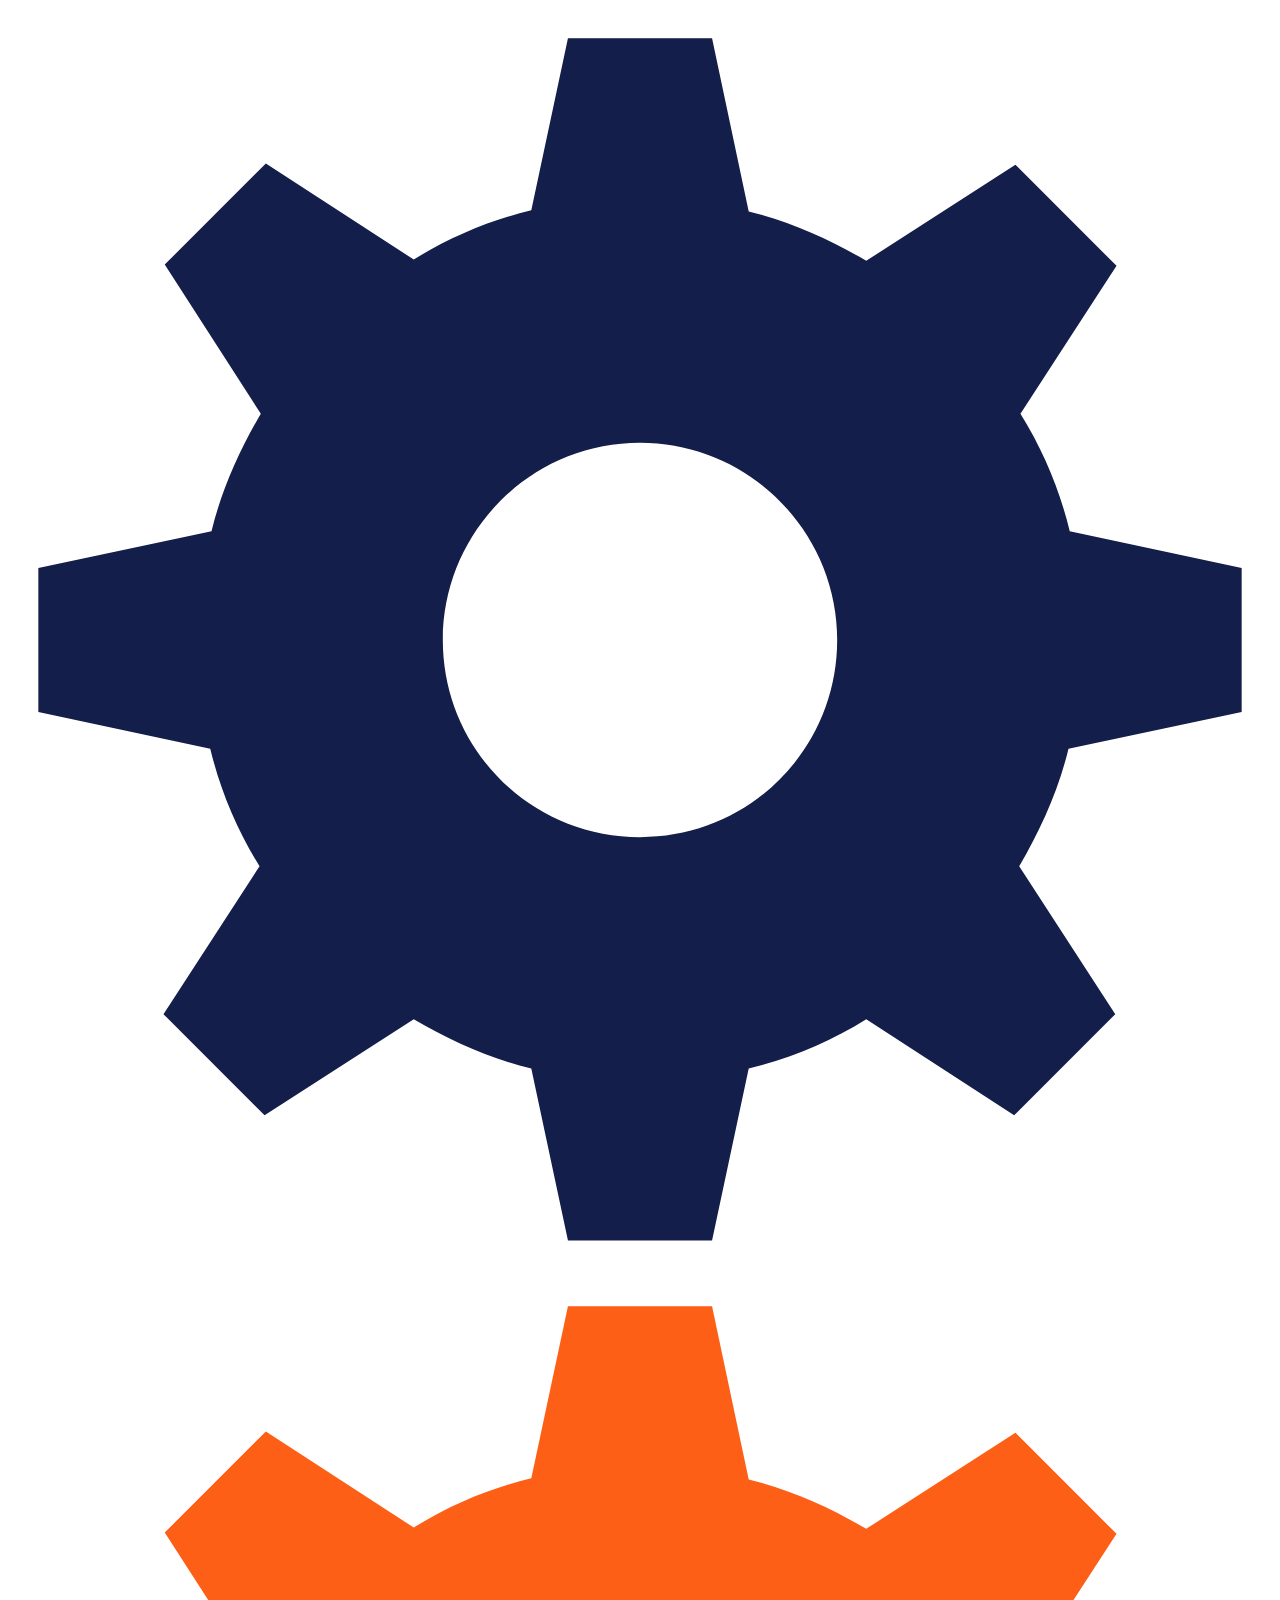
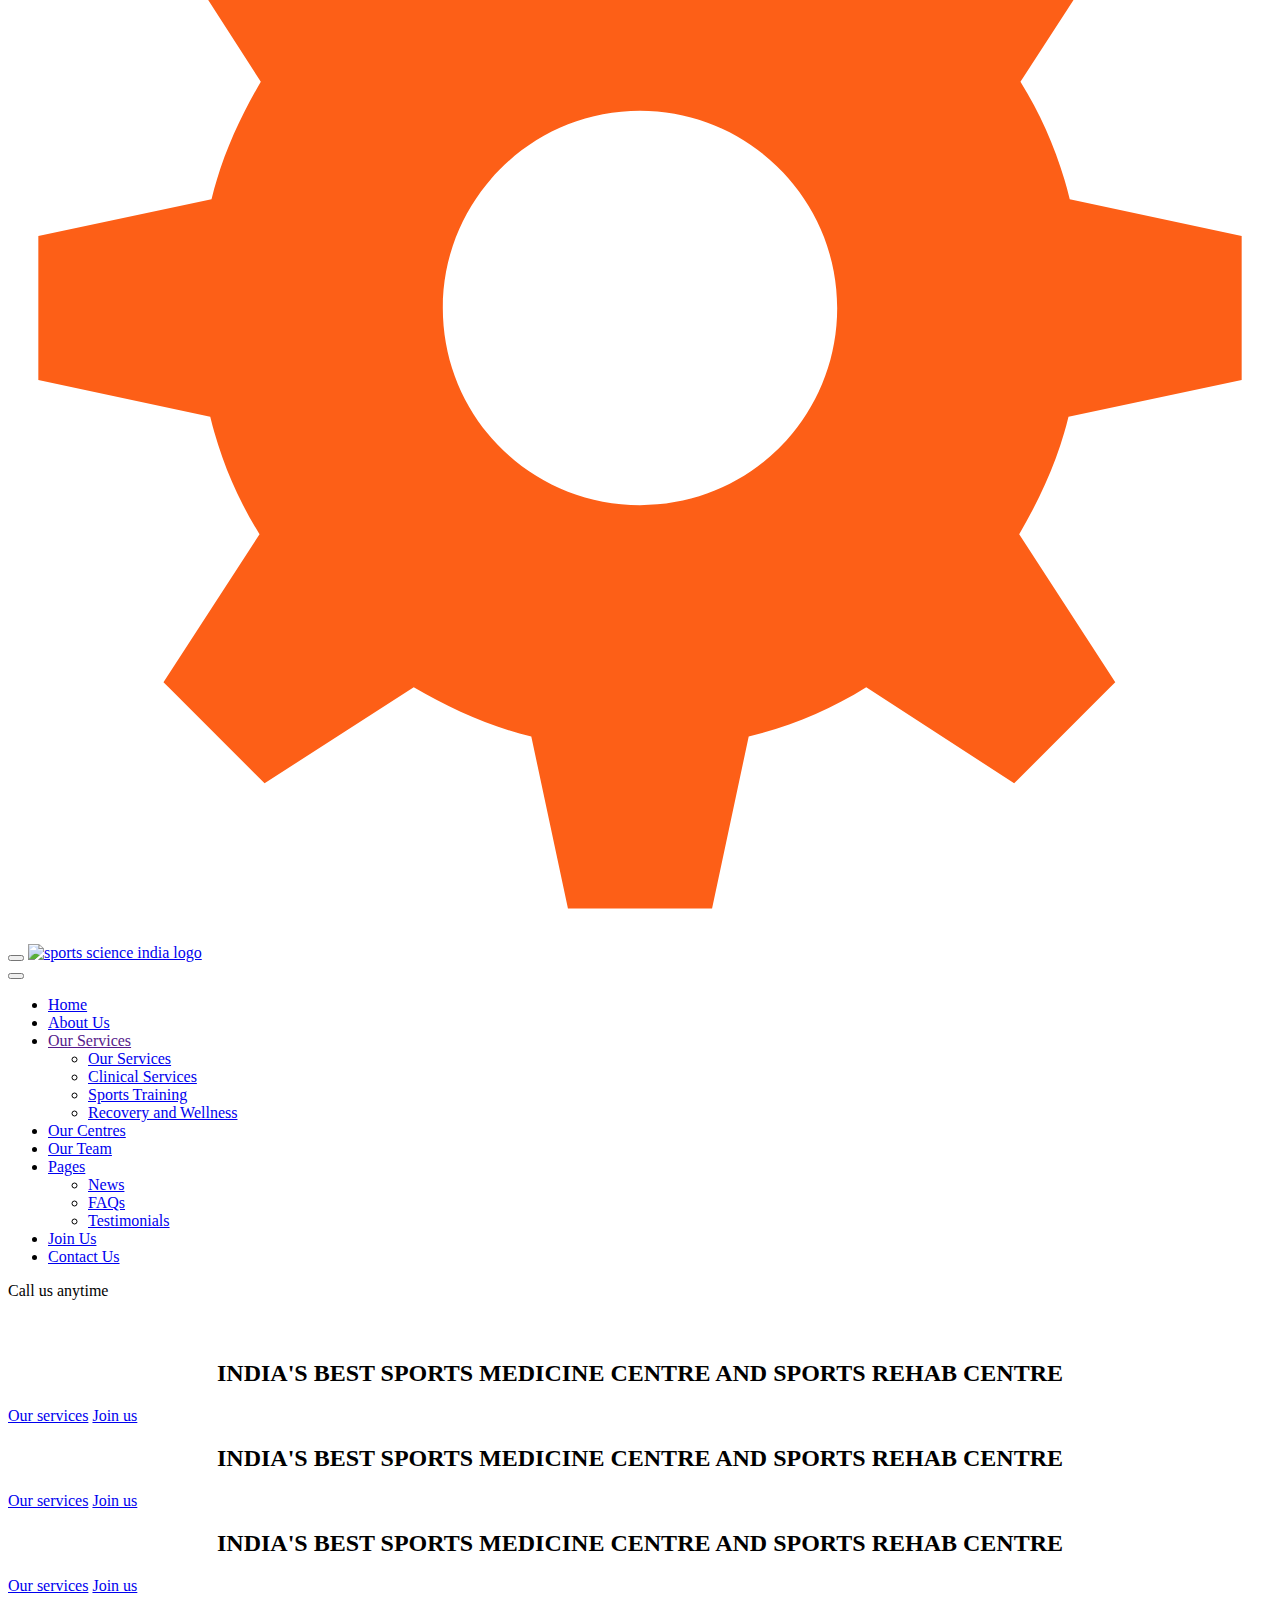
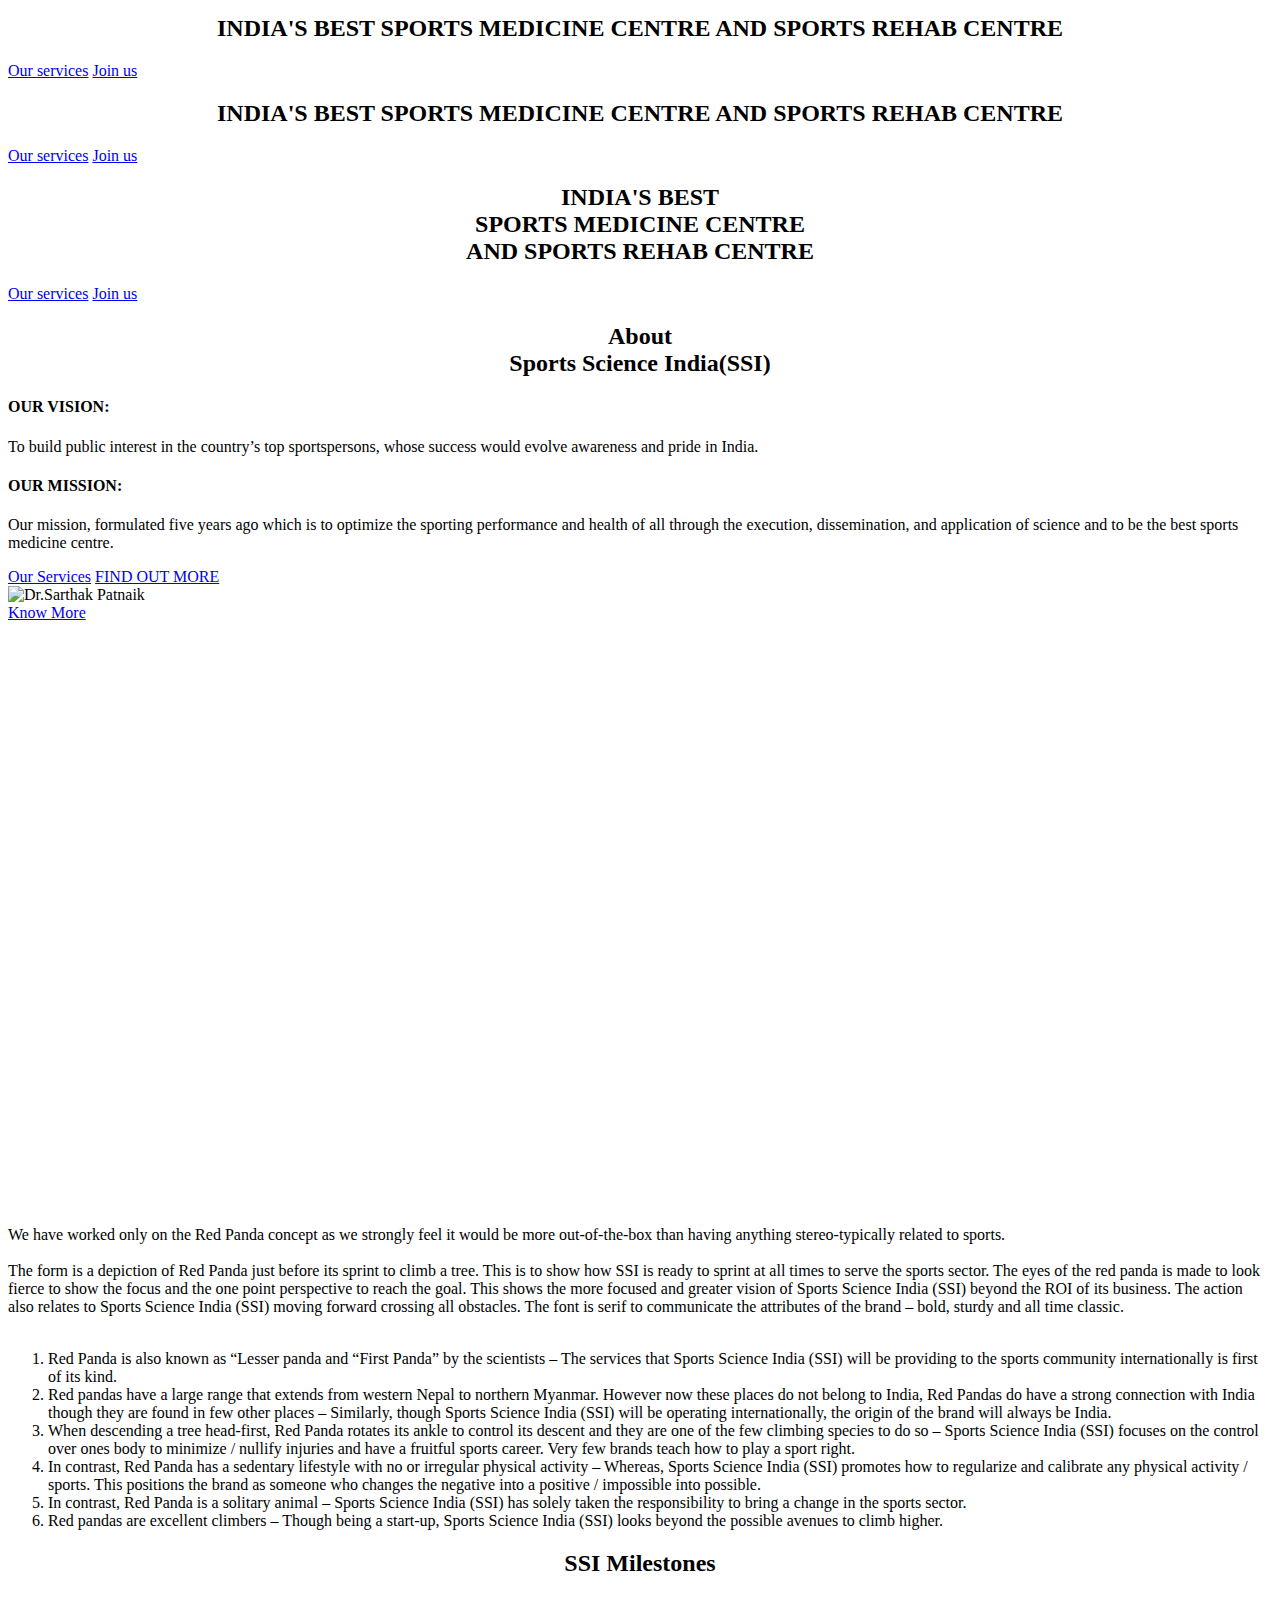
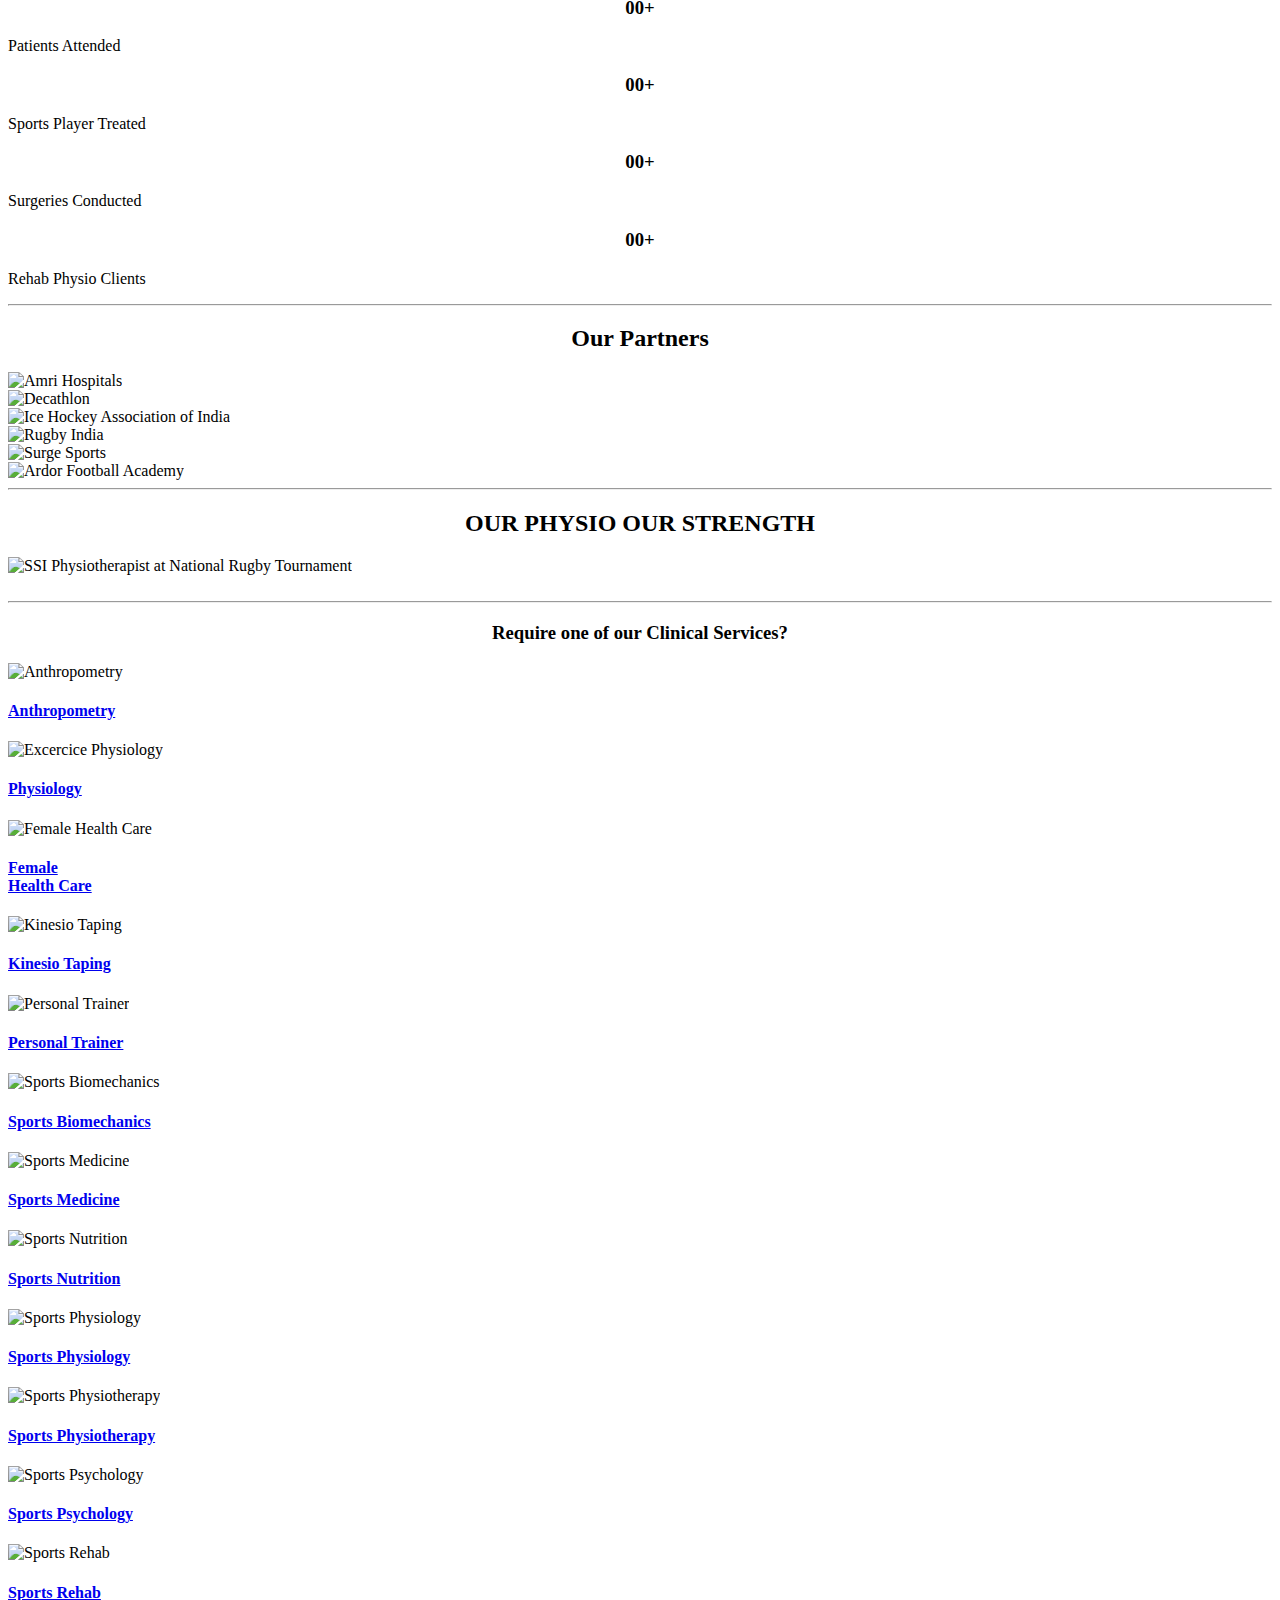
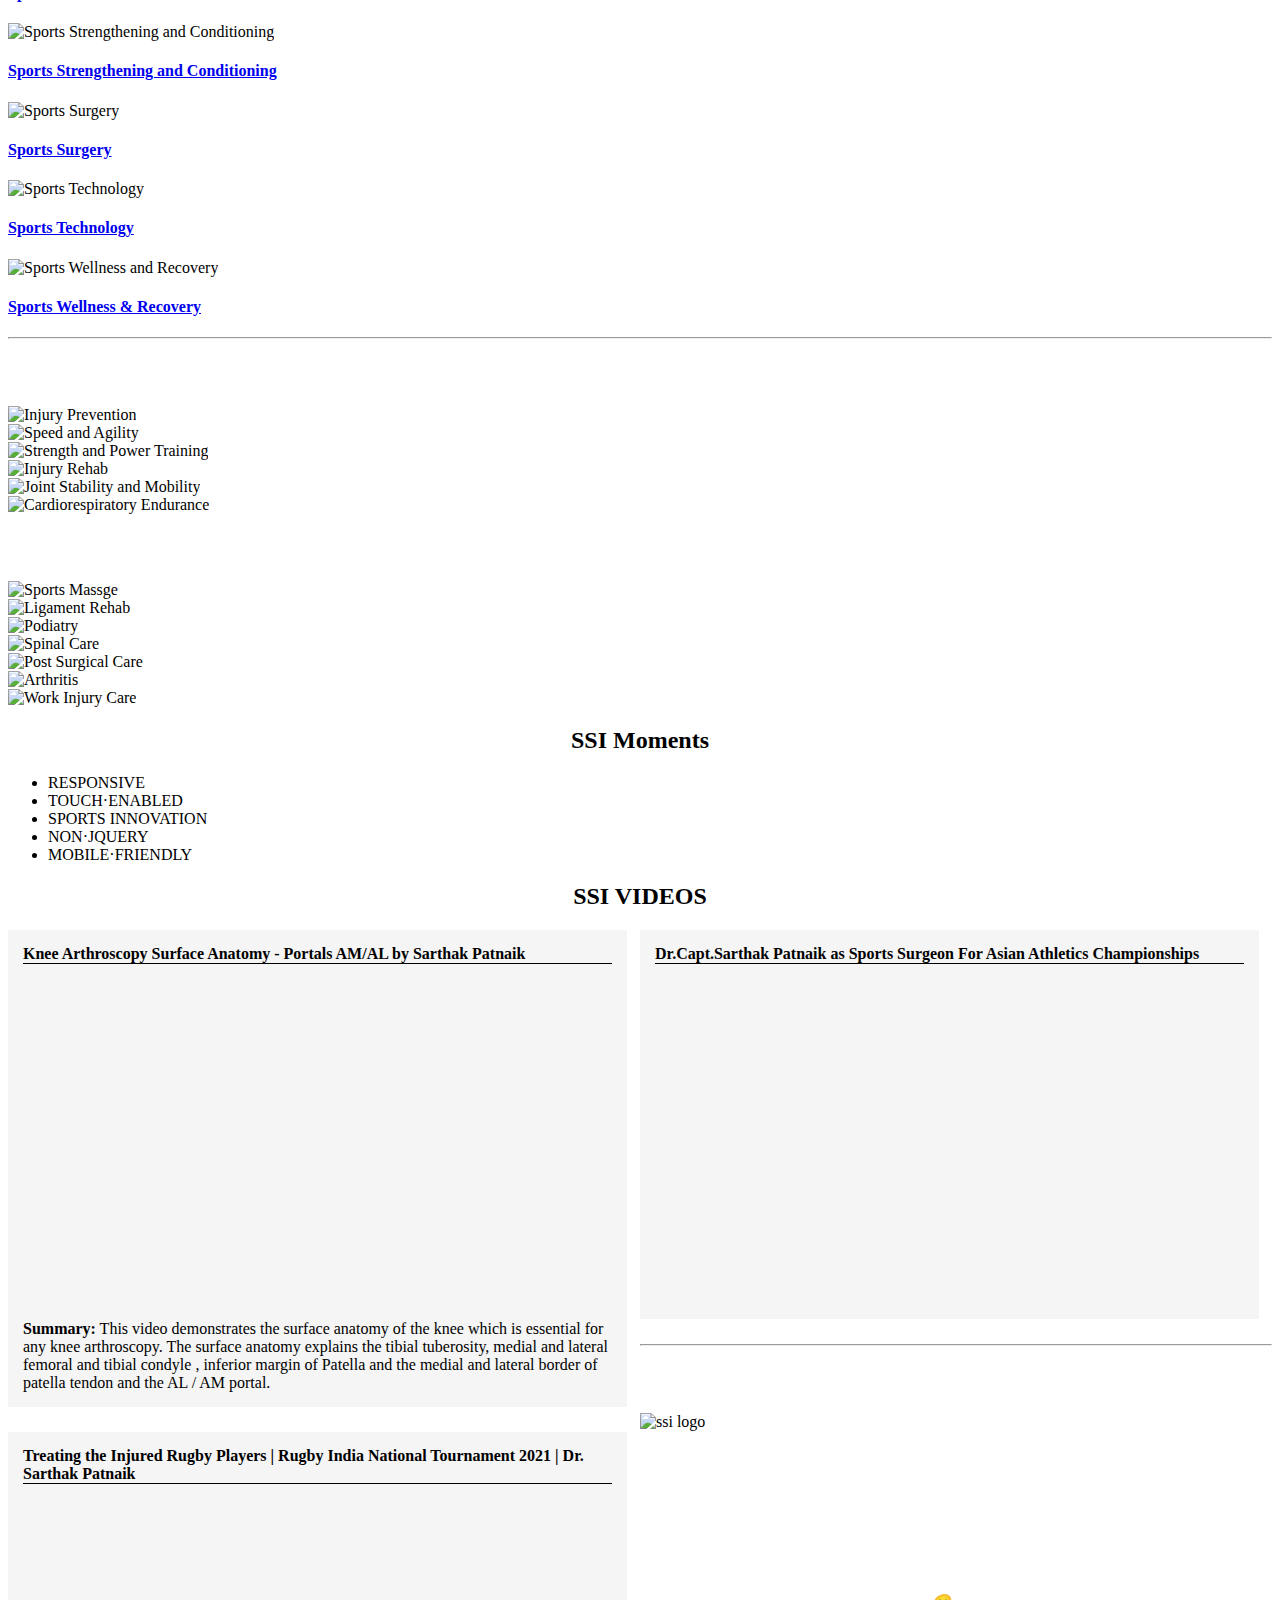
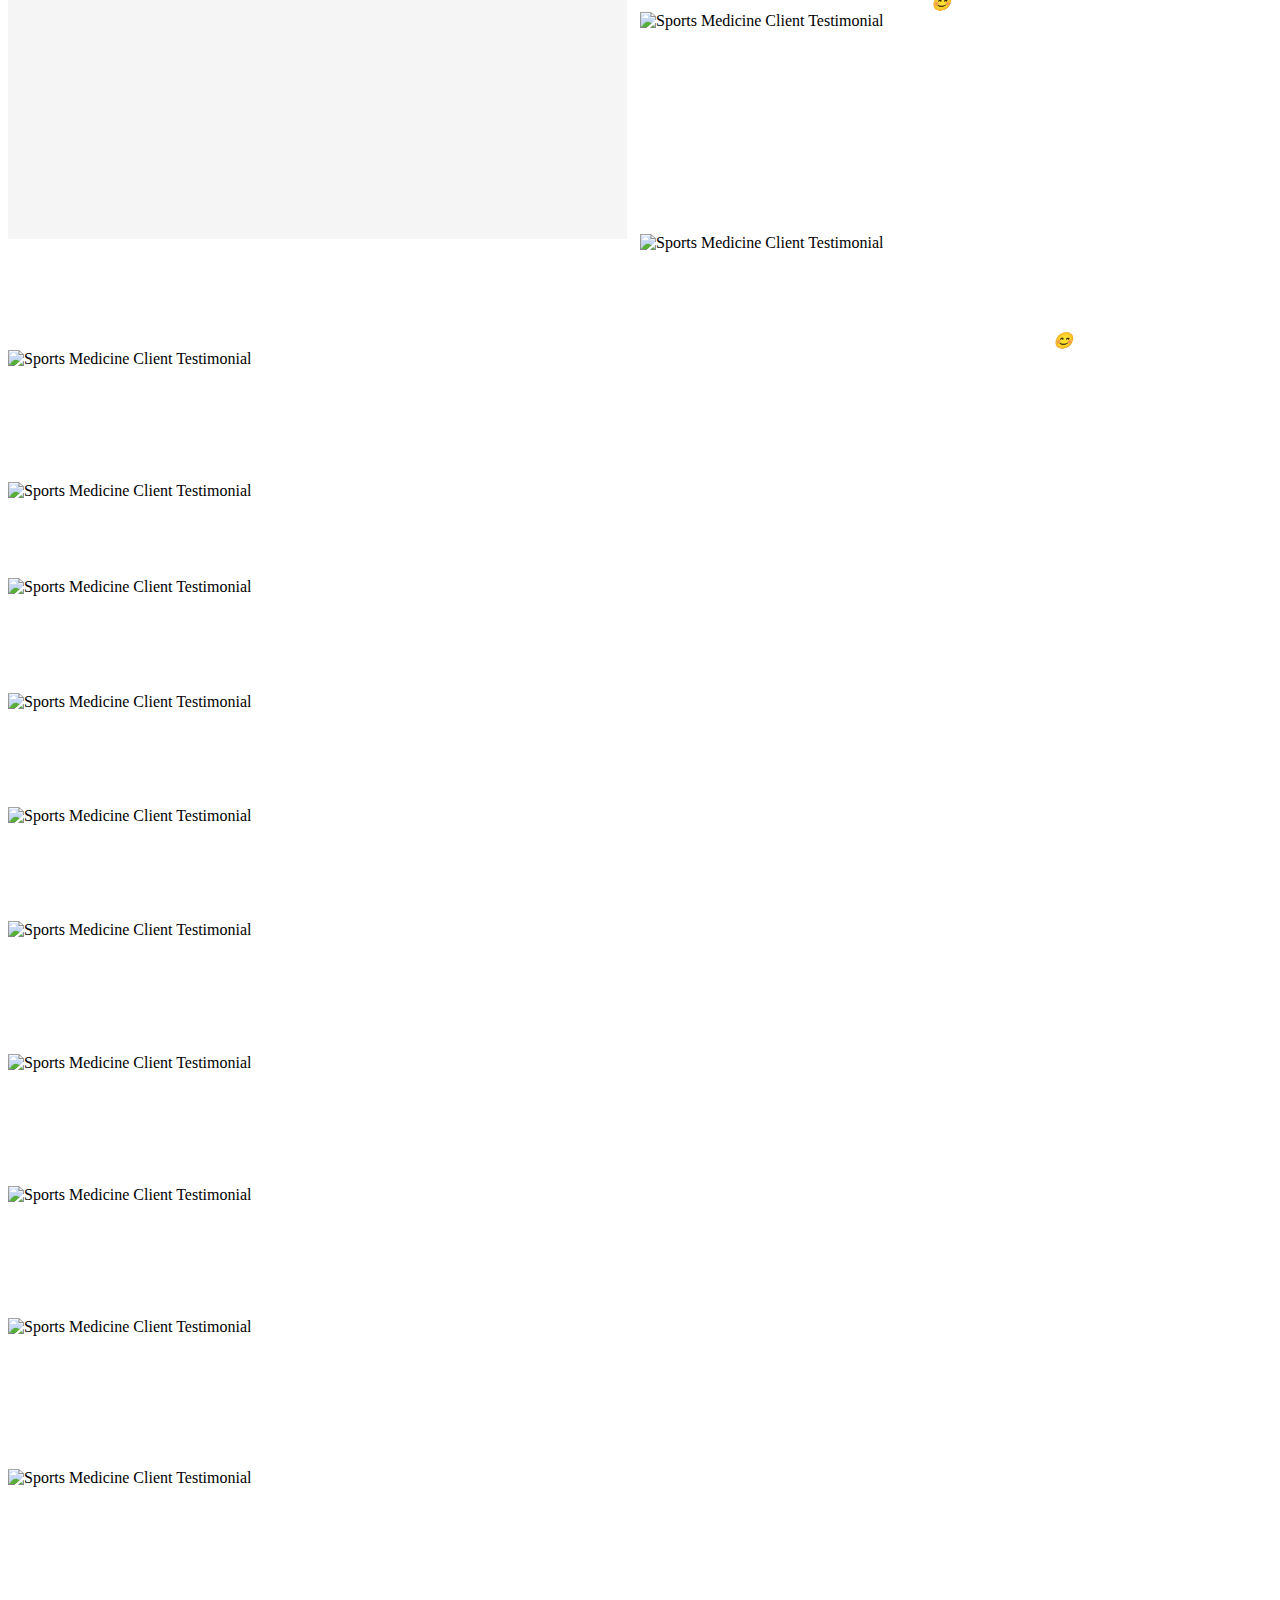
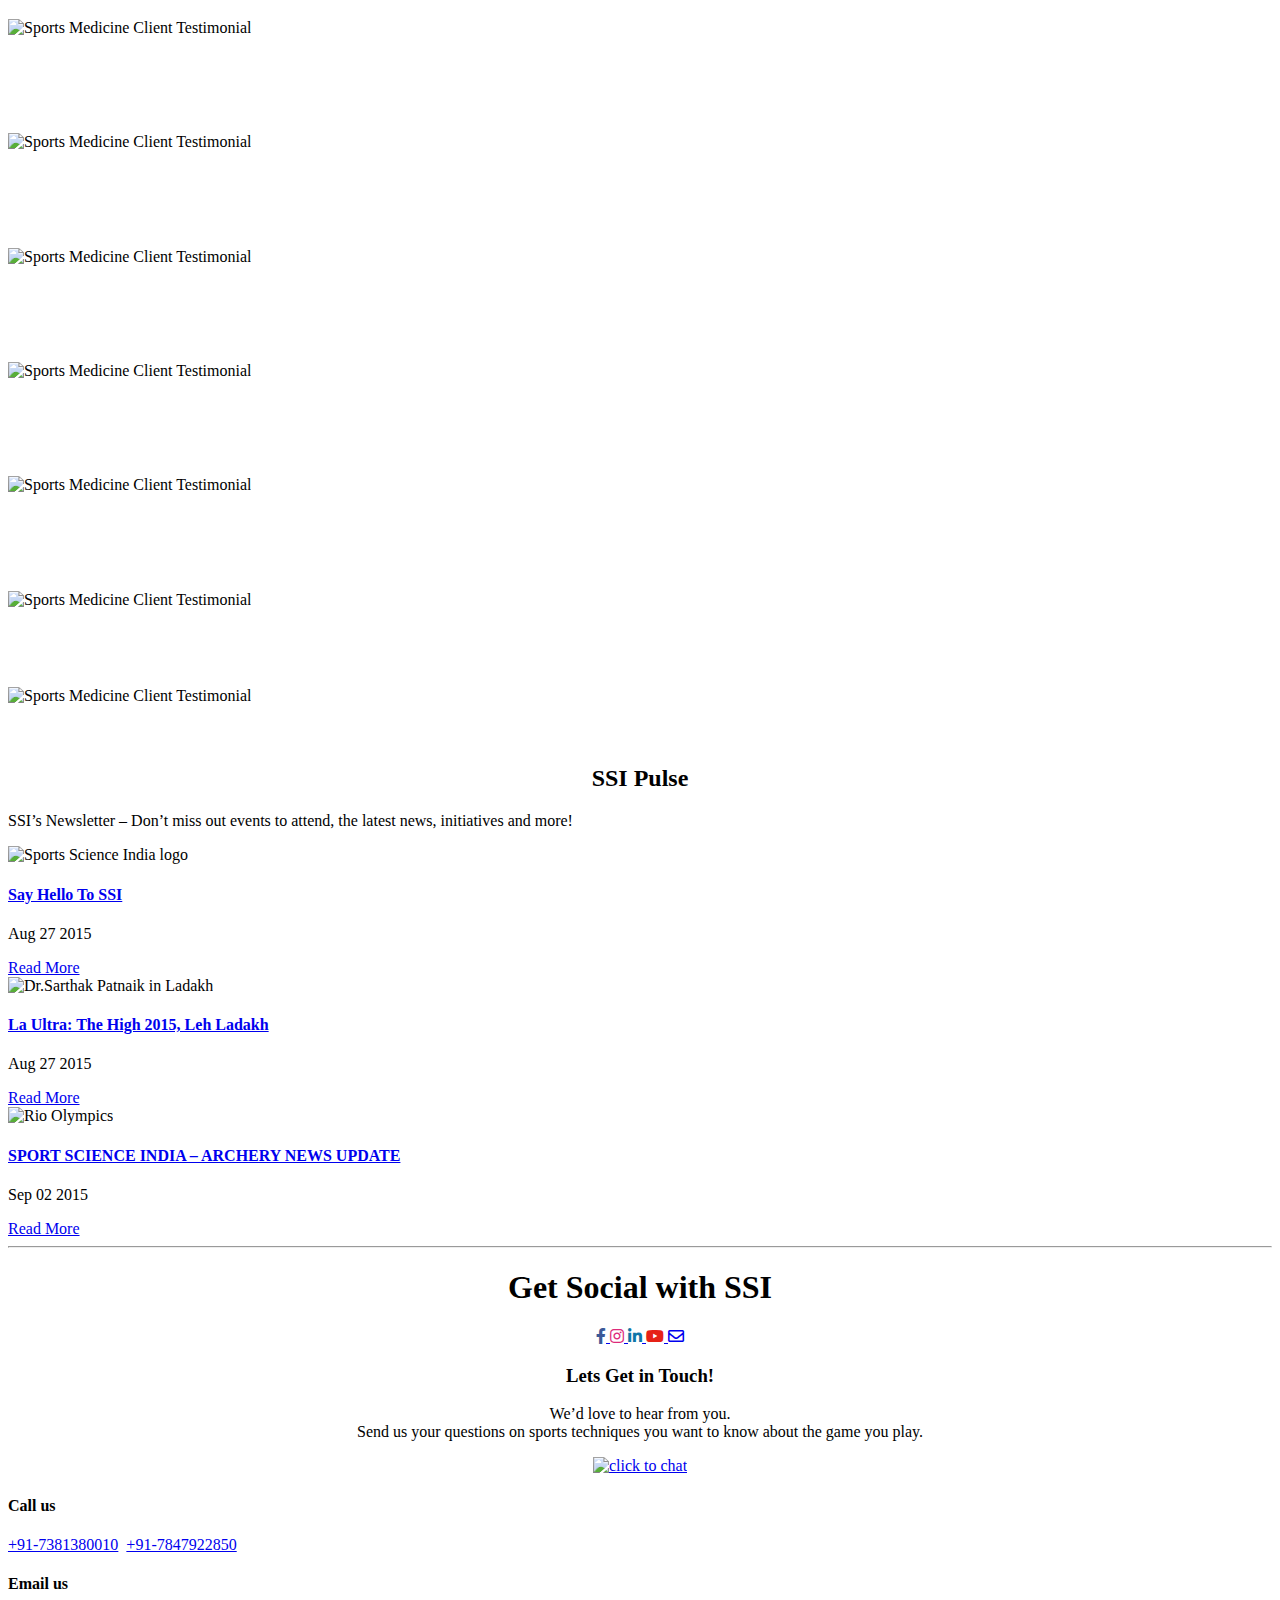
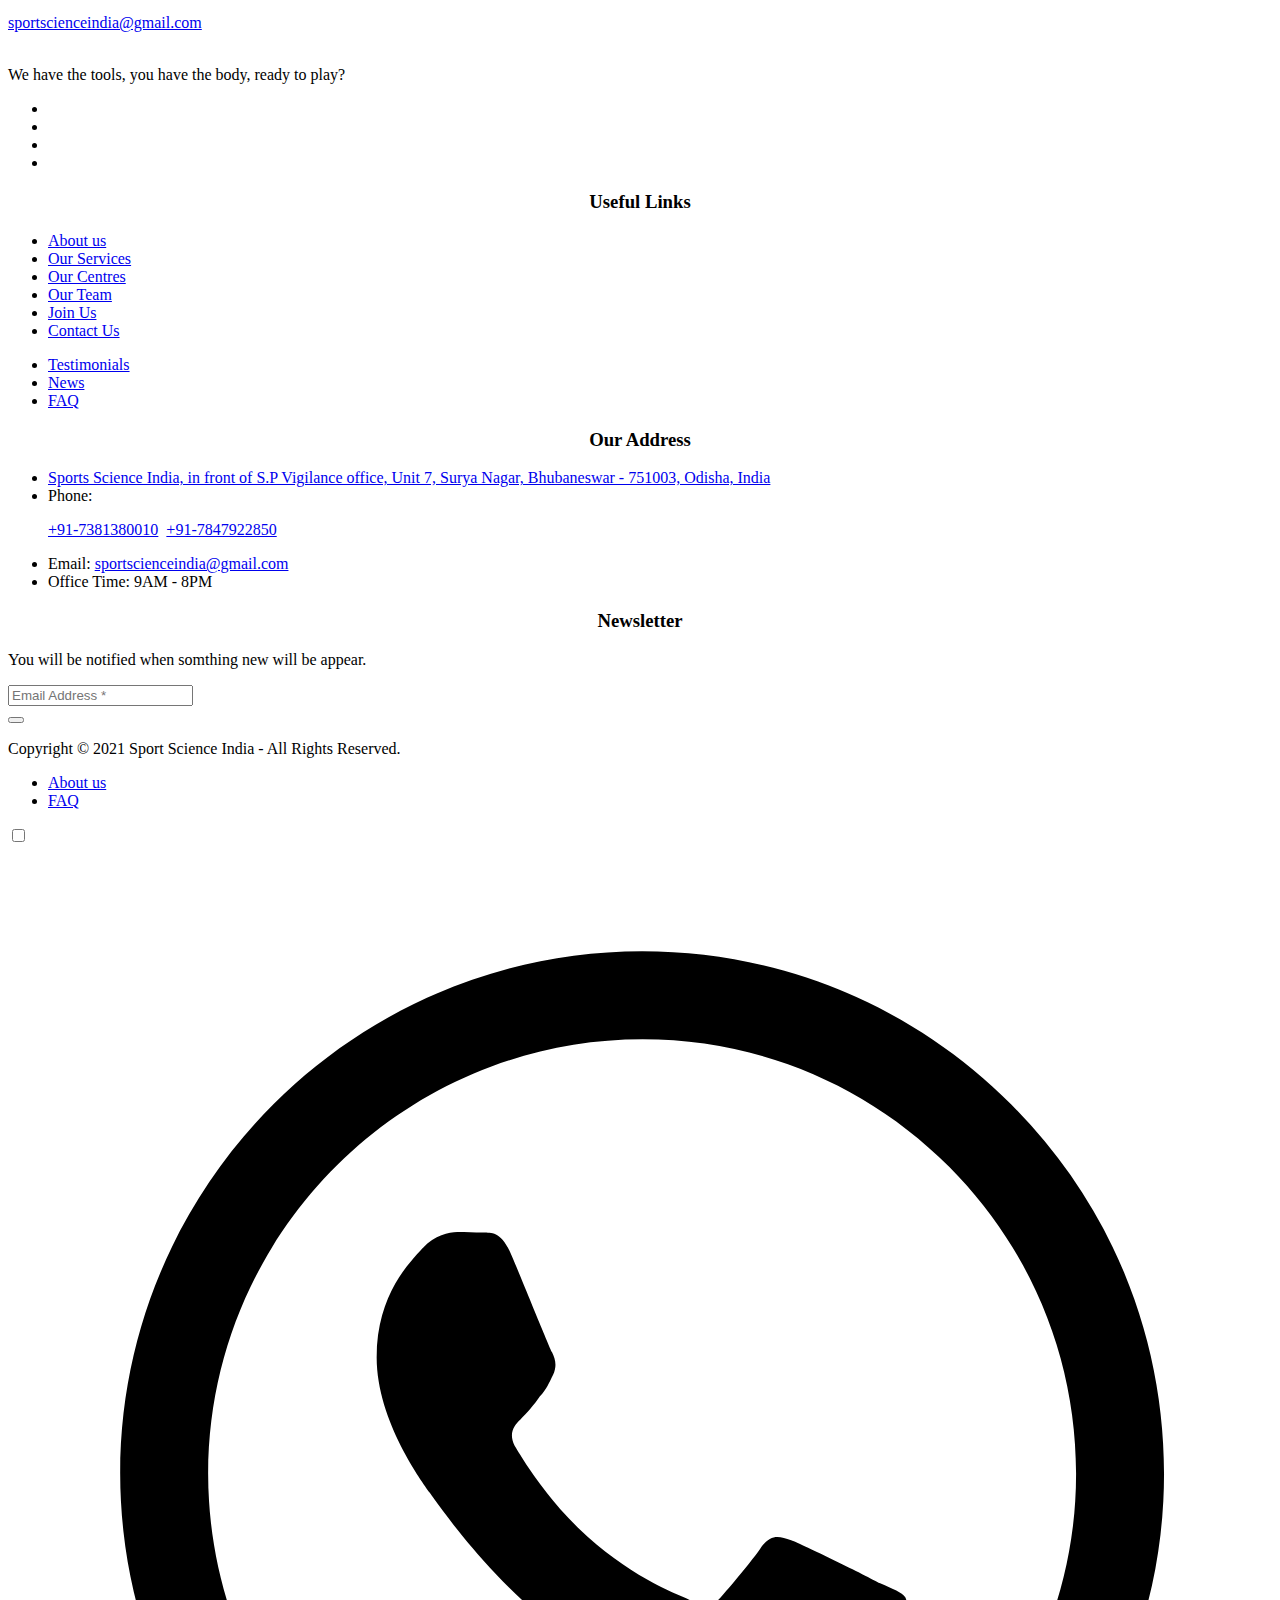
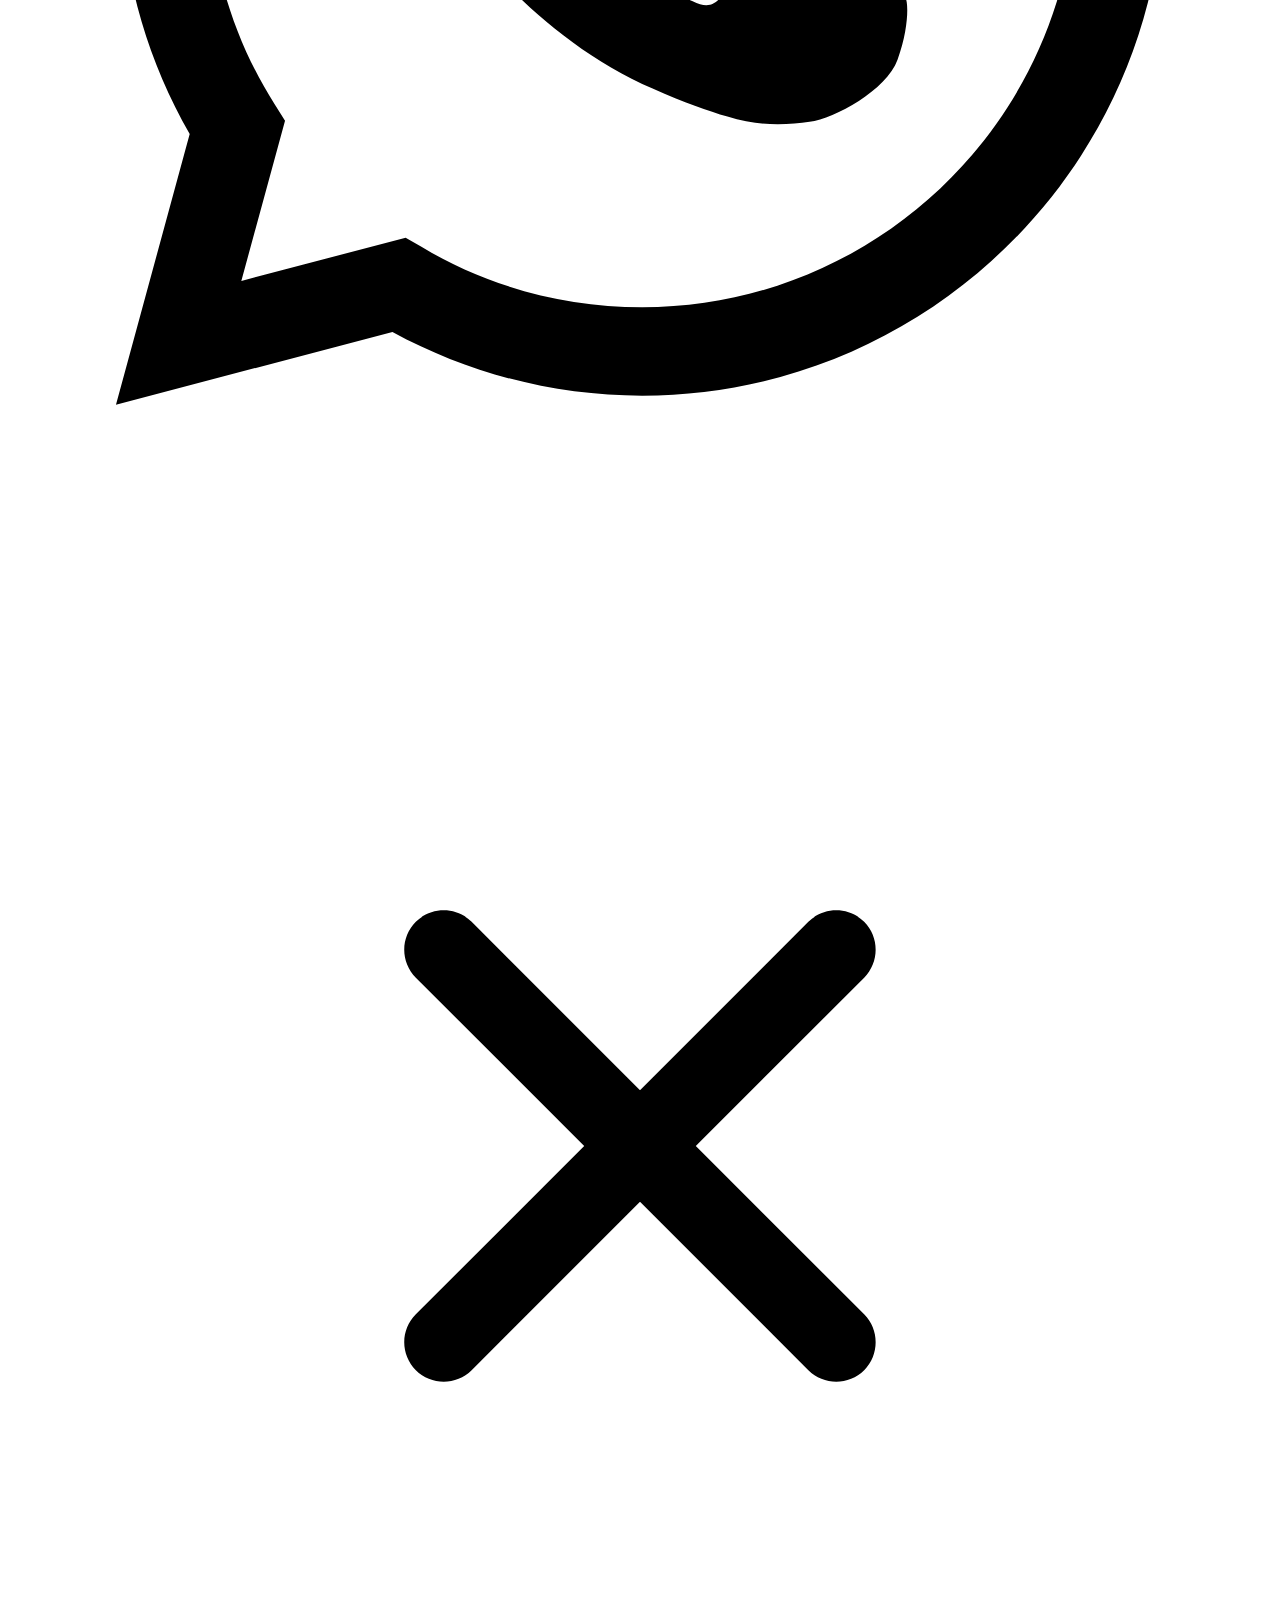
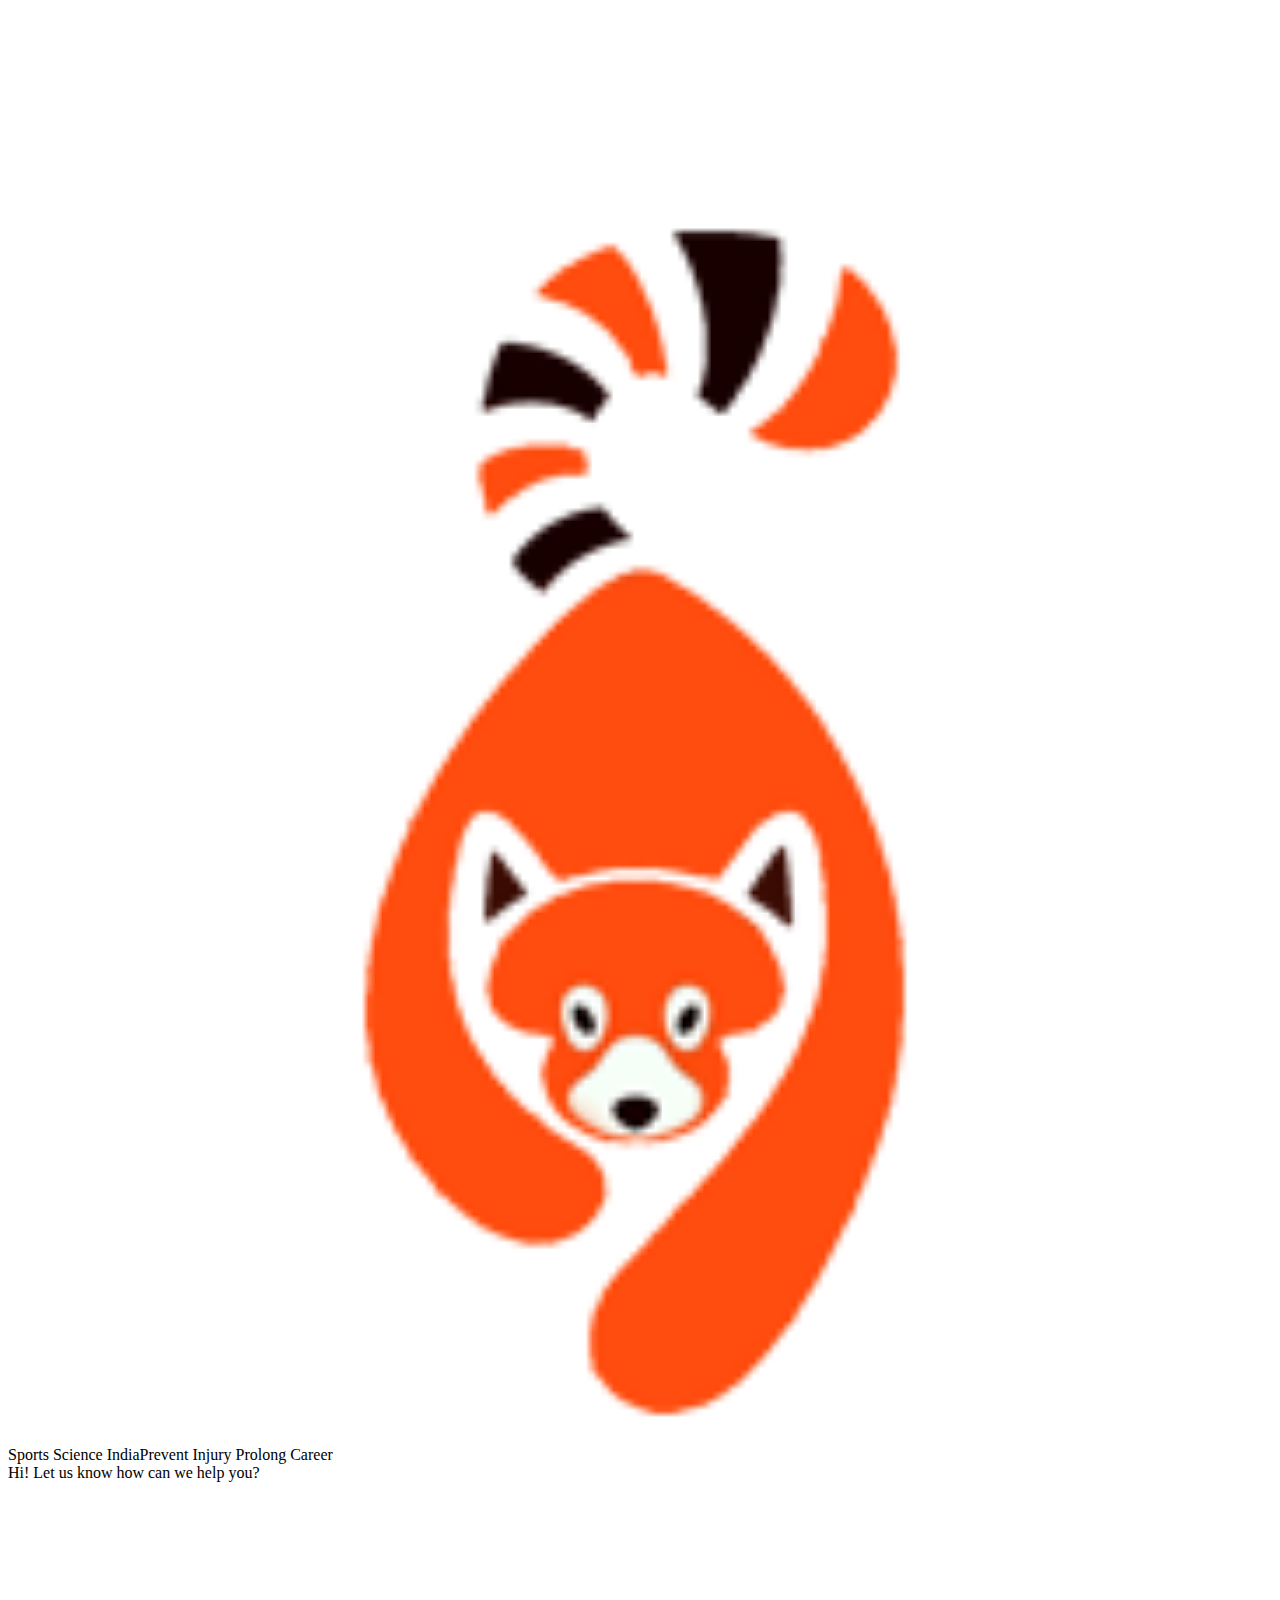
==== index.html @ 955af153 "Update index.html" ====
<!DOCTYPE html>
<html lang="en">


<head>
    <meta charset="utf-8">
    <meta http-equiv="X-UA-Compatible" content="IE=edge">
    <meta name="viewport" content="width=device-width, initial-scale=1">
    <meta name="author" content="irstheme">

    <title> Home - Sports Science India </title>
    
	<link rel="icon" href="assets/images/favicon.png" type="image/png" sizes="16x16">
    <link href="assets/css/themify-icons.css" rel="stylesheet">
    <link href="assets/css/flaticon.css" rel="stylesheet">
    <link href="assets/css/bootstrap.min.css" rel="stylesheet">
    <link href="assets/css/animate.css" rel="stylesheet">
    <link href="assets/css/owl.carousel.css" rel="stylesheet">
    <link href="assets/css/owl.theme.css" rel="stylesheet">
    <link href="assets/css/slick.css" rel="stylesheet">
    <link href="assets/css/slick-theme.css" rel="stylesheet">
    <link href="assets/css/swiper.min.css" rel="stylesheet">
    <link href="assets/css/odometer-theme-default.css" rel="stylesheet">
    <link href="assets/css/owl.transitions.css" rel="stylesheet">
    <link href="assets/css/jquery.fancybox.css" rel="stylesheet">
    <link href="assets/css/style.css" rel="stylesheet">
	

    <!-- HTML5 shim and Respond.js for IE8 support of HTML5 elements and media queries -->
    <!--[if lt IE 9]>
    <script src="https://oss.maxcdn.com/html5shiv/3.7.3/html5shiv.min.js"></script>
    <script src="https://oss.maxcdn.com/respond/1.4.2/respond.min.js"></script>
    <![endif]-->

</head>

<body>

    <!-- start page-wrapper -->
    <div class="page-wrapper">

        <!-- start preloader -->
        <div class="preloader">
            <div class="loader">
                <div class="gear two">
                    <svg viewbox="0 0 100 100" fill="#131e4a">
                        <path d="M97.6,55.7V44.3l-13.6-2.9c-0.8-3.3-2.1-6.4-3.9-9.3l7.6-11.7l-8-8L67.9,20c-2.9-1.7-6-3.1-9.3-3.9L55.7,2.4H44.3l-2.9,13.6      c-3.3,0.8-6.4,2.1-9.3,3.9l-11.7-7.6l-8,8L20,32.1c-1.7,2.9-3.1,6-3.9,9.3L2.4,44.3v11.4l13.6,2.9c0.8,3.3,2.1,6.4,3.9,9.3      l-7.6,11.7l8,8L32.1,80c2.9,1.7,6,3.1,9.3,3.9l2.9,13.6h11.4l2.9-13.6c3.3-0.8,6.4-2.1,9.3-3.9l11.7,7.6l8-8L80,67.9      c1.7-2.9,3.1-6,3.9-9.3L97.6,55.7z M50,65.6c-8.7,0-15.6-7-15.6-15.6s7-15.6,15.6-15.6s15.6,7,15.6,15.6S58.7,65.6,50,65.6z"></path>
                    </svg>
                </div>
                <div class="gear three">
                    <svg viewbox="0 0 100 100" fill="#fd5f17">
                        <path d="M97.6,55.7V44.3l-13.6-2.9c-0.8-3.3-2.1-6.4-3.9-9.3l7.6-11.7l-8-8L67.9,20c-2.9-1.7-6-3.1-9.3-3.9L55.7,2.4H44.3l-2.9,13.6      c-3.3,0.8-6.4,2.1-9.3,3.9l-11.7-7.6l-8,8L20,32.1c-1.7,2.9-3.1,6-3.9,9.3L2.4,44.3v11.4l13.6,2.9c0.8,3.3,2.1,6.4,3.9,9.3      l-7.6,11.7l8,8L32.1,80c2.9,1.7,6,3.1,9.3,3.9l2.9,13.6h11.4l2.9-13.6c3.3-0.8,6.4-2.1,9.3-3.9l11.7,7.6l8-8L80,67.9      c1.7-2.9,3.1-6,3.9-9.3L97.6,55.7z M50,65.6c-8.7,0-15.6-7-15.6-15.6s7-15.6,15.6-15.6s15.6,7,15.6,15.6S58.7,65.6,50,65.6z"></path>
                    </svg>
                </div>
            </div>
        </div>
        <!-- end preloader -->



        <!-- Start header -->
        <header id="header" class="site-header header-style-1">
            <nav class="navigation navbar navbar-default">
                <div class="container-fluid">
                    <div class="navbar-header">
                        <button type="button" class="open-btn">
                            <span class="sr-only">Toggle navigation</span>
                            <span class="icon-bar"></span>
                            <span class="icon-bar"></span>
                            <span class="icon-bar"></span>
                        </button>
                        <a class="navbar-brand" href="index.html"><img src="assets/images/ssi white text.png" alt="sports science india logo"></a>
                    </div>
                    <div id="navbar" class="navbar-collapse collapse navigation-holder">
                        <button class="close-navbar"><i class="ti-close"></i></button>
                        <ul class="nav navbar-nav">
                            <li>
                                <a href="index.html">Home</a>
                            </li>
                            <li><a href="about.html">About Us</a></li>
							<li class="menu-item-has-children">
                                <a href="">Our Services</a>
                                <ul class="sub-menu">
                                    <li><a href="services.html">Our Services</a></li>
                                    <li><a href="clinical-services.html">Clinical Services</a></li>
                                    <li><a href="sports-training.html">Sports Training</a></li>
                                    <li><a href="recovery-wellness.html">Recovery and Wellness</a></li>
                                </ul>
                            </li>
							<li><a href="our-centres.html">Our Centres</a></li>
							<li><a href="our-team.html">Our Team</a></li>
                            <li class="menu-item-has-children">
                                <a href="#">Pages</a>
                                <ul class="sub-menu">
									<li><a href="news.html">News</a></li>
                                    <li><a href="faq.html">FAQs</a></li>
                                    <li><a href="testimonials.html">Testimonials</a></li>
                                </ul>
                            </li>
                            <li><a href="join-us.html">Join Us</a></li>
                            <li><a href="contact.html">Contact Us</a></li>
                        </ul>
                    </div><!-- end of nav-collapse -->

                    <div class="search-contact">
                        
                        <div class="contact">
                            <div class="call">
                                <i class="fi flaticon-call"></i>
                                <p>Call us anytime</p>
                                <h5><a style="color:white" href="tel:7381380010">+91-738 1380 010</a></h5>
                            </div>
                           
                        </div>
                    </div>
                </div><!-- end of container -->
            </nav>
        </header>
        <!-- end of header -->


        <!-- start of hero -->
        <section class="hero-slider hero-style-1">
            <div class="swiper-container">
                <div class="swiper-wrapper">
                    <div class="swiper-slide">
                        <div class="slide-inner slide-bg-image" data-background="assets/images/slider/1.jpg" alt="Indian Ice Hockey Team">
                            <div class="container">
                                <div data-swiper-parallax="300" class="slide-title">
                                    <h2>INDIA'S BEST SPORTS MEDICINE CENTRE AND SPORTS REHAB CENTRE</h2>
                                </div>
                                <div data-swiper-parallax="400" class="slide-text">
                                    <!--<p>Recently cut out of an illustrated magazine and housed in a nice, gilded frame. It showed a lady fitted out with a fur hat and fur boa</p>-->
                                </div>
                                <div class="clearfix"></div>
                                <div data-swiper-parallax="500" class="slide-btns">
                                    <a href="services.html" class="theme-btn">Our services</a> 
                                    <a href="tel:7381380010" class="theme-btn-s2">Join us</a> 
                                </div>
                            </div>
                        </div> <!-- end slide-inner --> 
                    </div> <!-- end swiper-slide -->

                    <div class="swiper-slide">
                        <div class="slide-inner slide-bg-image" data-background="assets/images/slider/2.jpg" alt="Head Coach Bahadur Singh Chouhan">
                            <div class="container">
                                <div data-swiper-parallax="300" class="slide-title">
                                    <h2>INDIA'S BEST SPORTS MEDICINE CENTRE AND SPORTS REHAB CENTRE</h2>
                                </div>
                                <div data-swiper-parallax="400" class="slide-text">
                                    <!--<p>Recently cut out of an illustrated magazine and housed in a nice, gilded frame. It showed a lady fitted out with a fur hat and fur boa</p>-->
                                </div>
                                <div class="clearfix"></div>
                                <div data-swiper-parallax="500" class="slide-btns">
                                    <a href="#" class="theme-btn">Our services</a> 
                                    <a href="tel:7381380010" class="theme-btn-s2">Join us</a>  
                                </div>
                            </div>
                        </div> <!-- end slide-inner --> 
                    </div> <!-- end swiper-slide -->
					<div class="swiper-slide">
                        <div class="slide-inner slide-bg-image" data-background="assets/images/slider/3.jpg" alt="T-20 World Cup for Blind">
                            <div class="container">
                                <div data-swiper-parallax="300" class="slide-title">
                                    <h2>INDIA'S BEST SPORTS MEDICINE CENTRE AND SPORTS REHAB CENTRE</h2>
                                </div>
                                <div data-swiper-parallax="400" class="slide-text">
                                    <!--<p>Recently cut out of an illustrated magazine and housed in a nice, gilded frame. It showed a lady fitted out with a fur hat and fur boa</p>-->
                                </div>
                                <div class="clearfix"></div>
                                <div data-swiper-parallax="500" class="slide-btns">
                                    <a href="#" class="theme-btn">Our services</a> 
                                    <a href="tel:7381380010" class="theme-btn-s2">Join us</a> 
                                </div>
                            </div>
                        </div> <!-- end slide-inner --> 
                    </div> <!-- end swiper-slide -->
					<div class="swiper-slide">
                        <div class="slide-inner slide-bg-image" data-background="assets/images/slider/4.jpg" alt="Dr.Sarthak Patnaik with Neeraj Chopra">
                            <div class="container">
                                <div data-swiper-parallax="300" class="slide-title">
                                    <h2>INDIA'S BEST SPORTS MEDICINE CENTRE AND SPORTS REHAB CENTRE</h2>
                                </div>
                                <div data-swiper-parallax="400" class="slide-text">
                                    <!--<p>Recently cut out of an illustrated magazine and housed in a nice, gilded frame. It showed a lady fitted out with a fur hat and fur boa</p>-->
                                </div>
                                <div class="clearfix"></div>
                                <div data-swiper-parallax="500" class="slide-btns">
                                    <a href="#" class="theme-btn">Our services</a> 
                                    <a href="tel:7381380010" class="theme-btn-s2">Join us</a> 
                                </div>
                            </div>
                        </div> <!-- end slide-inner --> 
                    </div> <!-- end swiper-slide -->
					<div class="swiper-slide">
                        <div class="slide-inner slide-bg-image" data-background="assets/images/slider/5.jpg" alt="SSI Medical Partner for ISL">
                            <div class="container">
                                <div data-swiper-parallax="300" class="slide-title">
                                    <h2>INDIA'S BEST SPORTS MEDICINE CENTRE AND SPORTS REHAB CENTRE</h2>
                                </div>
                                <div data-swiper-parallax="400" class="slide-text">
                                    <!--<p>Recently cut out of an illustrated magazine and housed in a nice, gilded frame. It showed a lady fitted out with a fur hat and fur boa</p>-->
                                </div>
                                <div class="clearfix"></div>
                                <div data-swiper-parallax="500" class="slide-btns">
                                    <a href="#" class="theme-btn">Our services</a> 
                                   <a href="tel:7381380010" class="theme-btn-s2">Join us</a> 
                                </div>
                            </div>
                        </div> <!-- end slide-inner --> 
                    </div> <!-- end swiper-slide -->
					<div class="swiper-slide">
                        <div class="slide-inner slide-bg-image" data-background="assets/images/slider/6.jpg" alt="Dr.Sarthak Patnaik with Jonty Rhodes">
                            <div class="container">
                                <div data-swiper-parallax="300" class="slide-title">
                                    <h2>INDIA'S BEST<br> SPORTS MEDICINE CENTRE </br>AND SPORTS REHAB CENTRE</h2>
                                </div>
                                <div data-swiper-parallax="400" class="slide-text">
                                    <!--<p>Recently cut out of an illustrated magazine and housed in a nice, gilded frame. It showed a lady fitted out with a fur hat and fur boa</p>-->
                                </div>
                                <div class="clearfix"></div>
                                <div data-swiper-parallax="500" class="slide-btns">
                                    <a href="#" class="theme-btn">Our services</a> 
                                   <a href="tel:7381380010" class="theme-btn-s2">Join us</a> 
                                </div>
                            </div>
                        </div> <!-- end slide-inner --> 
                    </div> <!-- end swiper-slide -->
                </div>
                <!-- end swiper-wrapper -->

                <!-- swipper controls -->
                <div class="swiper-pagination"></div>
                <div class="swiper-button-next"></div>
                <div class="swiper-button-prev"></div>
            </div>
        </section>
        <!-- end of hero slider -->


        <!-- start about-us-section -->
        <section class="about-us-section section-padding">
            <div class="container">
                <div class="row">
                    <div class="col col-md-6">
                        <div class="section-title">
                            <!--<span>About us</span>-->
                            <h2>About<br>Sports Science India(SSI)</h2>
                        </div>
                        <div class="details">
						<h4>OUR VISION:</h4>
                            <p>To build public interest in the country’s top sportspersons, whose success would evolve awareness and pride in India.</p>
							<h4>OUR MISSION:</h4>
                            <p>Our mission, formulated five years ago which is to optimize the sporting performance and health of all through the execution, dissemination, and application of science and to be the best sports medicine centre.</p>
                           <!-- <div class="clearfix">
                                <ul>
                                    <li><i class="ti-check"></i> Cut out of an illustrated magazine</li>
                                    <li><i class="ti-check"></i> Showed a lady fitted out</li>
                                </ul>
                                <ul>
                                    <li><i class="ti-check"></i> Raising a heavy fur muff</li>
                                    <li><i class="ti-check"></i> Magazine and housed in a nice</li>
                                </ul>
                            </div>-->
                            <div class="btns">
                                <a href="services.html" class="theme-btn">Our Services</a>
                                <a href="tel:7381380010" class="theme-btn-s3">FIND OUT MORE</a>
                            </div>
                        </div>
                    </div>
                    <div class="col col-md-6">
                        <div class="right-col">
                            <div class="img-holder">
                                <img src="assets/images/about 1.jpg" alt="Dr.Sarthak Patnaik">
                            </div>
                            <div class="video-holder">
                                <a href="https://www.youtube.com/embed/AU0IUBCdCoA" class="hero-video-btn video-btn"  data-type="iframe" tabindex="0"><i class="fi flaticon-play-button"></i>Know More </a> 
                            </div>
                        </div>
                    </div>
                </div>
            </div> <!-- end container -->
		</section>
		
        <!-- end about-us-section -->
		       
                            <!--<span>About us</span>-->
							<div class="width=device-width">
							<style>
                            video {
                            width: 100%;
                            height: auto;
                             }
                            </style>
							<video width="1000" height="400" autoplay muted loop playsinline preload="metadata">
	                        <source src="assets/images/intro.mp4" type="video/mp4" alt="Sports Science India Intro Video">
                            </video>
                            </div>
							<section class="red-panda section-padding">
							<div class="container">
                            <h2 style="color:white;">HOW RED PANDA REPRESENTS<br>SPORTS SCIENCE INDIA?</br></h2>
							<div class="title-text">
							    We have worked only on the Red Panda concept as we strongly feel it would be more  out-of-the-box than having anything stereo-typically related to sports.<br>
								<br>The form is a depiction of Red Panda just before its sprint to climb a tree. This is to show how SSI is ready to sprint at all times to serve the sports sector. The eyes of the red panda is made to look fierce to show the focus and the one point perspective to reach the goal. This shows the more focused and greater vision of Sports Science India (SSI) beyond the ROI of its business. The action also relates to Sports Science India (SSI) moving forward crossing all obstacles. The font is serif to communicate the attributes of the brand – bold, sturdy and all time classic.<br>
							  <br>
							  <ol>
							   <li style="text-align:left;">Red Panda is also known as “Lesser panda and “First Panda” by the scientists – The services that Sports Science India (SSI) will be providing to the sports community internationally is first of its kind.</li>
                               <li style="text-align:left;">Red pandas have a large range that extends from western Nepal to northern Myanmar. However now these places do not belong to India, Red Pandas do have a strong connection with India though they are found in few other places – Similarly, though Sports Science India (SSI) will be operating internationally, the origin of the brand will always be India.</li>
                               <li style="text-align:left;">When descending a tree head-first, Red Panda rotates its ankle to control its descent and they are one of the few climbing species to do so – Sports Science India (SSI) focuses on the control over ones body to minimize / nullify injuries and have a fruitful sports career. Very few brands teach how to play a sport right.</li>
                               <li style="text-align:left;">In contrast, Red Panda has a sedentary lifestyle with no or irregular physical activity – Whereas, Sports Science India (SSI) promotes how to regularize and calibrate any physical activity / sports. This positions the brand as someone who changes the negative into a positive / impossible into possible.</li>
                               <li style="text-align:left;">In contrast, Red Panda is a solitary animal – Sports Science India (SSI) has solely taken the responsibility to bring a change in the sports sector.</li>
                               <li style="text-align:left;">Red pandas are excellent climbers – Though being a start-up, Sports Science India (SSI) looks beyond the possible avenues to climb higher.</li>
							  </ol>
							</div>
							</div>
							</section>
							
		<!-- start fun-fact-section -->
        <section class="fun-fact-section">
		<style>
		h2 {text-align: center;}
		</style>
		<h2>SSI Milestones</h2>
            <div class="container">
                <div class="row">
                    <div class="col col-xs-12">
                        <div class="fun-fact-grids clearfix">
                            <div class="grid">
                                <div class="info">
                                    <h3><span class="odometer" data-count="11000">00</span>+</h3>
                                    <p>Patients Attended</p>
                                </div>
                            </div>
                            <div class="grid">
                                <div class="info">
                                    <h3><span class="odometer" data-count="800">00</span>+</h3>
                                    <p>Sports Player Treated</p>
                                </div>
                            </div>
                            <div class="grid">
                                <div class="info">
                                    <h3><span class="odometer" data-count="1200">00</span>+</h3>
                                    <p>Surgeries Conducted</p>
                                </div>
                            </div>
                            <div class="grid">
                                <div class="info">
                                    <!--<i class="fi flaticon-like-1"></i>-->
                                    <h3><span class="odometer" data-count="18000">00</span>+</h3>
                                    <p>Rehab Physio Clients</p>
                                </div>
                            </div>
                        </div>
                    </div>
                </div>
            <hr>
			</div> <!-- end container -->
		</section>
        <!-- end fun-fact-section -->


       <!-- start partners-section -->
        <section class="partners-section">
		<body style="background-color:#161616:">
		<style>
		h2 {text-align: center;}
		</style>
            <h2>Our Partners</h2>
            <div class="container">
                <div class="row">
                    <div class="col col-xs-12">
                        <div class="partner-grids partners-slider">
                            <div class="grid">
                                <img src="assets/images/partners/amri.png" alt="Amri Hospitals">
                            </div>
                            <div class="grid">
                                <img src="assets/images/partners/decathlon.png" alt="Decathlon">
                            </div>
                            <div class="grid">
                                <img src="assets/images/partners/ice hockey.png" alt="Ice Hockey Association of India">
                            </div>
                            <div class="grid">
                                <img src="assets/images/partners/rugby india.png" alt="Rugby India">
                            </div>
                            <div class="grid">
                                <img src="assets/images/partners/sports surge logo.png" alt="Surge Sports">
                            </div>
							<div class="grid">
                                <img src="assets/images/partners/ardor.png" alt="Ardor Football Academy">
                            </div>
                        </div>
                    </div>
                </div>
				<hr>
            </div> <!-- end container -->
        </body>
		</section>
        <!-- end partners-section -->

		
		
		<!-- Begin Slide Image gallery -->
				<div class="container">
					<meta name="viewport" content="width=device-width, initial-scale=1">
					<h2>OUR PHYSIO OUR STRENGTH</h2>

					<div class="slideshow-container">

					<div class="mySlides fade">
					  <img src="assets/images/our-physio/1.jpeg" style="width:100%" alt="SSI Physiotherapist at National Rugby Tournament">
					</div>

					<div class="mySlides fade">
					  <img src="assets/images/our-physio/2.jpeg" style="width:100%" alt="SSI Physiotherapist at National Rugby Tournament">
					</div>

					<div class="mySlides fade">
					  <img src="assets/images/our-physio/3.jpeg" style="width:100%" alt="SSI Physiotherapist at National Rugby Tournament">
					</div>

					<div class="mySlides fade">
					  <img src="assets/images/our-physio/4.jpeg" style="width:100%" alt="SSI Physiotherapist at National Rugby Tournament">
					</div>

					<div class="mySlides fade">
					  <img src="assets/images/our-physio/5.jpeg" style="width:100%" alt="SSI Physiotherapist at National Rugby Tournament">
					</div>

					<div class="mySlides fade">
					  <img src="assets/images/our-physio/6.jpeg" style="width:100%" alt="SSI Physiotherapist at National Rugby Tournament">
					</div>

					<div class="mySlides fade">
					  <img src="assets/images/our-physio/7.jpeg" style="width:100%" alt="SSI Physiotherapist at National Rugby Tournament">
					</div>

					<div class="mySlides fade">
					  <img src="assets/images/our-physio/8.jpeg" style="width:100%" alt="SSI Physiotherapist at National Rugby Tournament">
					</div>
					  
					<div class="mySlides fade">
					  <img src="assets/images/our-physio/9.jpeg" style="width:100%" alt="SSI Physiotherapist at National Rugby Tournament">
					</div>
					  
					<div class="mySlides fade">
					  <img src="assets/images/our-physio/10.jpeg" style="width:100%" alt="SSI Physiotherapist at National Rugby Tournament">
					</div>

					<div class="mySlides fade">
					  <img src="assets/images/our-physio/11.jpeg" style="width:100%" alt="SSI Physiotherapist at National Rugby Tournament">
					</div>

					<div class="mySlides fade">
					  <img src="assets/images/our-physio/12.jpeg" style="width:100%" alt="SSI Physiotherapist at National Rugby Tournament">
					</div>

					<div class="mySlides fade">
					  <img src="assets/images/our-physio/13.jpeg" style="width:100%" alt="SSI Physiotherapist at National Rugby Tournament">
					</div>

					</div>
					<br>

					<div style="text-align:center">
					  <span class="dot"></span> 
					  <span class="dot"></span> 
					  <span class="dot"></span> 
					  <span class="dot"></span> 
					  <span class="dot"></span> 
					  <span class="dot"></span> 
					  <span class="dot"></span> 
					  <span class="dot"></span> 
					  <span class="dot"></span> 
					  <span class="dot"></span> 
					  <span class="dot"></span> 
					  <span class="dot"></span> 
					  <span class="dot"></span> 
					</div>
					</div>


					<script>
					var slideIndex = 0;
					showSlides();

					function showSlides() {
					  var i;
					  var slides = document.getElementsByClassName("mySlides");
					  var dots = document.getElementsByClassName("dot");
					  for (i = 0; i < slides.length; i++) {
						slides[i].style.display = "none";  
					  }
					  slideIndex++;
					  if (slideIndex > slides.length) {slideIndex = 1}    
					  for (i = 0; i < dots.length; i++) {
						dots[i].className = dots[i].className.replace(" on ", "");
					  }
					  slides[slideIndex-1].style.display = "block";  
					  dots[slideIndex-1].className += " on ";
					  setTimeout(showSlides, 3000); // Change image every 3 seconds
					}
					</script>
					<hr>



	<!-- start clinical service section -->
	<section class="partners-section">
		<body style="background-color:#161616:">
		<style>
		h3 {text-align: center;}
		</style>
            <h3>Require one of our Clinical Services?</h3>
            <div class="container">
                <div class="row">
                    <div class="col col-xs-12">
                        <div class="partner-grids partners-slider">
                            <div class="grid">
                                <img src="assets/images/services/anthropometry.png" alt="Anthropometry">
								<h4><a href="clinical-services.html">Anthropometry</a></h4>
                            </div>
                            <div class="grid">
                                <img src="assets/images/services/exercise physiology.png" alt="Excercice Physiology">
								<h4><a href="clinical-services.html">Physiology</a></h4>
                            </div>
                            <div class="grid">
                                <img src="assets/images/services/female health care.png" alt="Female Health Care">
								<h4><a href="clinical-services.html">Female<br>Health Care</a></h4>
                            </div>                               
                            <div class="grid">
							<img src="assets/images/services/kinesotaping.png" alt="Kinesio Taping">
								<h4><a href="clinical-services.html">Kinesio Taping</a></h4>
                            </div>
                            <div class="grid">
                                <img src="assets/images/services/personal trainer.png" alt="Personal Trainer">
								<h4><a href="clinical-services.html">Personal Trainer</a></h4>
                            </div>
							<div class="grid">
                                <img src="assets/images/services/sports biomechanics.png" alt="Sports Biomechanics">
								<h4><a href="clinical-services.html">Sports Biomechanics</a></h4>
                            </div>
							<div class="grid">
                                <img src="assets/images/services/sports medicine.png" alt="Sports Medicine">
								<h4><a href="clinical-services.html">Sports Medicine</a></h4>
                            </div>
							<div class="grid">
                                <img src="assets/images/services/sports nutrition.png" alt="Sports Nutrition">
								<h4><a href="clinical-services.html">Sports Nutrition</a></h4>
                            </div>
							<div class="grid">
                                <img src="assets/images/services/sports physiology.png" alt="Sports Physiology">
								<h4><a href="clinical-services.html">Sports Physiology</a></h4>
                            </div>
							<div class="grid">
                                <img src="assets/images/services/sports physiotherapy.png" alt="Sports Physiotherapy">
								<h4><a href="clinical-services.html">Sports Physiotherapy</a></h4>
                            </div>
							<div class="grid">
                                <img src="assets/images/services/sports psychology.png" alt="Sports Psychology">
								<h4><a href="clinical-services.html">Sports Psychology</a></h4>
                            </div>
							<div class="grid">
                                <img src="assets/images/services/sports rehab.png" alt="Sports Rehab">
								<h4><a href="clinical-services.html">Sports Rehab</a></h4>
                            </div>
							<div class="grid">
                                <img src="assets/images/services/sports strengthening and conditioning.png" alt="Sports Strengthening and Conditioning">
								<h4><a href="clinical-services.html">Sports Strengthening and Conditioning</a></h4>
                            </div>
							<div class="grid">
                                <img src="assets/images/services/sports surgery.png" alt="Sports Surgery">
								<h4><a href="clinical-services.html">Sports Surgery</a></h4>
                            </div>
							<div class="grid">
                                <img src="assets/images/services/sports technology.png" alt="Sports Technology">
								<h4><a href="clinical-services.html">Sports Technology</a></h4>
                            </div>
							<div class="grid">
                                <img src="assets/images/services/sports wellness and recovery.png" alt="Sports Wellness and Recovery">
								<h4><a href="clinical-services.html">Sports Wellness & Recovery</a></h4>
                            </div>
                        </div>
                    </div>
                </div>
				<hr>
            </div> <!-- end container -->
        </body>
		</section>
   <!--  end clinical section -->
   
   <!-- Sports Science Training Process -->
   
  <section class="mygallery section-padding"> 
  <h2 style="color:white;">SPORTS SCIENCE TRAINING PROCESS</h2>
<div class="myGallery">
  <div class="item">
    <img src="assets/images/training-process/injury prevention.jpg" alt="Injury Prevention">
    <span class="caption"><a style="color:white;" href="sports-training.html">Injury Prevention</a></span>
  </div>
  <div class="item">
    <img src="assets/images/training-process/speed and agility.jpg" alt="Speed and Agility">
    <span class="caption"><a style="color:white;" href="sports-training.html">Speed And Agility</a></span>
  </div>
  <div class="item">
    <img src="assets/images/training-process/strength and power training.jpg" alt="Strength and Power Training">
    <span class="caption"><a style="color:white;" href="sports-training.html">Strength and power Training</a></span>
  </div>
  <div class="item">
    <img src="assets/images/training-process/injury rehab.jpg" alt="Injury Rehab">
    <span class="caption"><a style="color:white;" href="sports-training.html">Injury Rehab</a></span>
  </div>
  <div class="item">
    <img src="assets/images/training-process/joint stability and mobility.jpg" alt="Joint Stability and Mobility">
    <span class="caption"><a style="color:white;" href="sports-training.html">Joint Stability and Mobility</a></span>
  </div>
  <div class="item">
    <img src="assets/images/training-process/cardiorespiratory.jpg" alt="Cardiorespiratory Endurance">
    <span class="caption"><a style="color:white;" href="sports-training.html">Cardiorespiratory Endurance</a></span>
  </div>
</div>
</section>  
 
<!-- img gallery -->
   
   <!-- start sports recovery and wellness -->
  <section class="mygallery section-padding"> 
  <h2 style="color:white;">SPORTS RECOVERY AND WELLNESS</h2>
<div class="myGallery">
  <div class="item">
    <img src="assets/images/recovery-wellness/sports massage.jpg" alt="Sports Massge">
    <span class="caption"><a style="color:white;" href="recovery-wellness.html">Sports Massage</a></span>
  </div>
  <div class="item">
    <img src="assets/images/recovery-wellness/ligament rehab.jpg" alt="Ligament Rehab">
    <span class="caption"><a style="color:white;" href="recovery-wellness.html">Ligament Rehab</a></span>
  </div>
  <div class="item">
    <img src="assets/images/recovery-wellness/podiatry.jpg" alt="Podiatry">
    <span class="caption"><a style="color:white;" href="recovery-wellness.html">Podiatry</a></span>
  </div>
  <div class="item">
    <img src="assets/images/recovery-wellness/spinal care.jpg" alt="Spinal Care">
    <span class="caption"><a style="color:white;" href="recovery-wellness.html">Spinal Care</a></span>
  </div>
  <div class="item">
    <img src="assets/images/recovery-wellness/post surgical care.jpg" alt="Post Surgical Care">
    <span class="caption"><a style="color:white;" href="recovery-wellness.html">Post Surgical Care</a></span>
  </div>
  <div class="item">
    <img src="assets/images/recovery-wellness/Arthritis care.jpg" alt="Arthritis">
    <span class="caption"><a style="color:white;" href="recovery-wellness.html">Arthritis</a></span>
  </div>
  <div class="item">
    <img src="assets/images/recovery-wellness/work injury care.jpg" alt="Work Injury Care">
    <span class="caption"><a style="color:white;" href="recovery-wellness.html">Work Injury Care</a></span>
  </div>
</div>
</section>
   
   <!-- end sports recovery and wellness -->
   
   

<!-- img gallery -->

<html>
<head>
	<section class="container">
    <title>SSI Gallery</title>
	<h2>SSI Moments</h2>
    <meta name="viewport" content="width=device-width, initial-scale=1.0" />
    <link href='http://fonts.googleapis.com/css?family=Bree+Serif' rel='stylesheet' type='text/css'>
    <link href="assets/css/ninja-slider.css" rel="stylesheet" type="text/css" />
    <script src="assets/js/ninja-slider.js" type="text/javascript"></script>
    <!--<style>
        body {font: normal 0.9em Arial;margin:0;}
        a {color:#1155CC;}
        ul li {padding: 10px 0;}
        header {display:block;padding:60px 0 20px;text-align:center;position:absolute;top:8%;left:8%;z-index:4;}
        header a {
            font-family: sans-serif;
            font-size: 24px;
            line-height: 24px;
            padding: 8px 13px 7px;
            color: #fff;
            text-decoration:none;
            transition: color 0.7s;
        }
        header a.active {
            font-weight:bold;
            width: 24px;
            height: 24px;
            padding: 4px;
            text-align: center;
            display:inline-block;
            border-radius: 50%;
            background: #C00;
            color: #fff;
        }
    </style>-->
</head>
<body>
    <!--start-->
    <div id="ninja-slider">
        <div class="slider-inner">
            <ul>
                <li>
                    <a class="ns-img" href="assets/images/slide/1.jpeg"></a>
                    <div class="caption">RESPONSIVE</div>
                </li>
                <li>
                    <a class="ns-img" href="assets/images/slide/2.jpeg"></a>
                    <div class="caption">TOUCH·ENABLED</div>
                </li>
                <li>
                    <a class="ns-img" href="assets/images/slide/3.jpg"></a>
                    <div class="caption">SPORTS INNOVATION</div>
                </li>
                <li>
                    <a class="ns-img" href="img/4.jpg"></a>
                    <div class="caption">NON·JQUERY</div>
                </li>
                <li>
                    <a class="ns-img" href="img/5.jpg"></a>
                    <div class="caption">MOBILE·FRIENDLY</div>
                </li>
            </ul>
            <div class="navsWrapper">
                <div id="ninja-slider-prev"></div>
                <div id="ninja-slider-next"></div>
            </div>
        </div>
    </div>
	</section>
    <!--end-->  
</body>
</html>


		<!-- end img gallery -->

<!-- end img gallery -->
		
   <!-- End Sports Science Training Process -->
		
<!-- -----------------------------YOUTUBE-------------------------------------------------- -->
 <section class="container">
 <h2>SSI VIDEOS</h2>
<!-- Left Column -->
<div style="width: 50%; min-width: 300px; float: left;">
  <!-- Video 1 -->
  <div style="background-color: whitesmoke; padding: 15px; margin: 0 2% 4% 0;">
    <h4 style="border-bottom: 1px solid; margin: 0 0 8px 0;">Knee Arthroscopy Surface Anatomy - Portals AM/AL by Sarthak Patnaik</h4>
    <div style="position: relative; width: 100%; padding-top: 56.25%;">
      <iframe style="position: absolute; top: 0; left: 0; width: 100%; height: 100%;" src="https://www.youtube.com/embed/2O3K_e8lDZY" frameborder="0" allow="autoplay; encrypted-media" allowfullscreen></iframe>
    </div>
    <p style="margin: 16px 0 0 0;"><strong>Summary:</strong> This video demonstrates the surface anatomy of the knee which is essential for any knee arthroscopy. The surface anatomy explains the tibial tuberosity, medial and lateral femoral and tibial condyle , inferior margin of Patella and the medial and lateral border of patella tendon and the AL / AM portal.</p>
  </div>
   <div style="background-color: whitesmoke; padding: 15px; margin: 0 2% 4% 0;">
    <h4 style="border-bottom: 1px solid; margin: 0 0 8px 0;">Treating the Injured Rugby Players | Rugby India National Tournament 2021 | Dr. Sarthak Patnaik</h4>
    <div style="position: relative; width: 100%; padding-top: 56.25%;">
      <iframe style="position: absolute; top: 0; left: 0; width: 100%; height: 100%;" src="https://www.youtube.com/embed/borkHQHx2wU" frameborder="0" allow="autoplay; encrypted-media" allowfullscreen></iframe>
    </div>
    <!--<p style="margin: 16px 0 0 0;"><strong>Summary:</strong> This video demonstrates the surface anatomy of the knee which is essential for any knee arthroscopy. The surface anatomy explains the tibial tuberosity, medial and lateral femoral and tibial condyle , inferior margin of Patella and the medial and lateral border of patella tendon and the AL / AM portal.</p>-->
  </div>
</div>

<!-- Right Column -->
<div style="width: 50%; min-width: 300px; float: left;">
  <!-- Video 3 -->
  <div style="background-color: whitesmoke; padding: 15px; margin: 0 2% 4% 0;">
    <h4 style="border-bottom: 1px solid; margin: 0 0 8px 0;">Dr.Capt.Sarthak Patnaik as Sports Surgeon For Asian Athletics Championships</h4>
    <div style="position: relative; width: 100%; padding-top: 56.25%;">
      <iframe style="position: absolute; top: 0; left: 0; width: 100%; height: 100%;" src="https://www.youtube.com/embed/AU0IUBCdCoA" frameborder="0" allow="autoplay; encrypted-media" allowfullscreen></iframe>
    </div>
    <!--<p style="margin: 16px 0 0 0;"><strong>Summary:</strong> ssi journey </p>-->
  </div>
</div>
<hr>
</section>
<!-- --------------------------------------------------------------------- -->

        <!-- start testimonials-section -->
        <section class="testimonials-section">
            <div class="container">
                <div class="row">
                    <div class="col col-lg-6 col-lg-offset-3">
                        <div class="section-title-s4">
                            <h2 style="color:white;">What People say’s About us</h2>
                        </div>
                    </div>
                </div>
                <div class="row">
                    <div class="col col-md-4">
                        <div class="testimonial-left-img-holder">
                            <img src="assets/images/testimonials/ssi black text.png" alt="ssi logo">
                        </div>
                    </div>
                    <div class="col col-md-8">
                        <div class="testimonial-grids testimonial-slider clearfix">
                            <div class="grid">
                                <div class="quote">
                                    <i class="fi flaticon-quote"></i>
                                    <i style="color:white;">“Some months back i had an ACL surgery and the doctor and my coach said me to have sports physiotherapy for better and sooner recovery. I searched google and i got to know about this SSI and by reading all the informations i was very keen to go there for my therapy. I went there with my friends and i met Dr. Gayatri, i thought she might be very strict and all but believe me she is very friendly and will always help you in your problems. I was always scared and used to question myself will i be able to play again?...then Gayatri maam with full confidence said me Yes. Her confidence gave me confidence to recover faster. Thankyou so much maam. If any sports injury person is reading this review..then you are advised to have a visit there..i swear you will recover faster. But i have a complain to SSI and that is they should open more branches in other areas also..so that it would be easy for all to travel 😊. Love You Gayatri Maam❤”</i>
                                </div>
                                <div class="client-info">
                                    <div class="img-holder">
                                        <img src="assets/images/testimonials/ankita dalai.png" alt="Sports Medicine Client Testimonial">
                                    </div>
                                    <div class="details">
                                        <h5 style="color:white;">Ankita Dalai</h5>
                                    </div>
                                </div>
                            </div>
							<!--<div class="grid">
                                <div class="quote">
                                    <i class="fi flaticon-quote"></i>
                                    <i style="color:white;">“I have been nursing an ACL and Meniscus injury for some time. After numerous physiotherapy sessions at different places I stumbled upon SSI which made wonders for my injury. Pre-surgery SSI conditioned and strengthened my knee to the optimum level making it ready for surgery. Post my ACL and Meniscus surgery it was SSI which came to my rescue again and how. The way they carefully handle and push you during your post-surgery rehab is commendable. They take utmost care with a friendly environment and put you at ease from the very beginning making it easier for you to cope with the rigours of rehabilitation. Now it has been over 10 months post surgery and now I don't even feel I ever had one, all thanks to effort and expertise of SSI personnel. A big shout out to Mr. ABHISHEK who has at every step taken care of my injury and the rehab that followed after surgery. If not for his continuous push, effort and experience I probably would not have reached the fitness level I am at now. He is a very friendly guy always wearing a smile on his face. Thanks a lot Mr. ABHISHEK. If any one out there is seeking for a sports physiotherapy center or just a physiotherapy center, Sports Science India (SSI) is the ultimate place for you. Go ahead without a doubt.</i>
                                </div>
                                <div class="client-info">
                                    <div class="img-holder">
                                        <img src="assets/images/testimonials/avijeet pattnaik.png" alt>
                                    </div>
                                    <div class="details">
                                        <h5 style="color:white;">Avijeet Pattnaik</h5>
                                    </div>
                                </div>
                            </div>-->
							<div class="grid">
                                <div class="quote">
                                    <i class="fi flaticon-quote"></i>
                                    <i style="color:white;">Well, I would only call it a miracle of " alternative medicine " that was God sent ! Thank you Dr . SARTHAK PATNAIK & SATYAJIT , who changed the way I saw and experienced pain. Our only resort to an injury or soreness would be popping a few pills, rather spoiling the gut and ruining the natural defense mechanism of fighting, recovering , relaxing and rejuvenation. A 13 year old pain , got diagnosed, and fixed in just 3 days without a single medicine! I am amazed, thrilled and feeling so full of energy !. I am coming back again and again and again .. And recommendating it to every human I know of any body pain.. go back stronger and positive into a great life full of health and .. excellent anesthetics of self healing.</i>
                                </div>
                                <div class="client-info">
                                    <div class="img-holder">
                                        <img src="assets/images/testimonials/Luma R.P. Rath.png" alt="Sports Medicine Client Testimonial">
                                    </div>
                                    <div class="details">
                                        <h5 style="color:white;">Luma R.P. Rath</h5>
                                    </div>
                                </div>
                            </div>
							<div class="grid">
                                <div class="quote">
                                    <i class="fi flaticon-quote"></i>
                                    <i style="color:white;">I had a ligament tear in my ankle after 1 year I had severe pain due to which I was unable to work properly. I consulted Dr. Sarthak Patnaik and he is very patient and kind, the physio team and staff are very supportive and Dr.Anish is a very good physiotherapist and I am very much thankful to him and he truly care about his patients. Thank you so much! 😊</i>
                                </div>
                                <div class="client-info">
                                    <div class="img-holder">
                                        <img src="assets/images/testimonials/abha patnaik.png" alt="Sports Medicine Client Testimonial">
                                    </div>
                                    <div class="details">
                                        <h5 style="color:white;">Abha Patnaik</h5>
                                    </div>
                                </div>
                            </div>
							<div class="grid">
                                <div class="quote">
                                    <i class="fi flaticon-quote"></i>
                                    <i style="color:white;">Talking with Dr. Sathak Patnaik on the scheduling of the surgery was effortless. He knew exactly what we needed and was very reassuring. My wife has done ACL Reconstruction Surgery under guidance of Dr Sarthak Patnaik. She is recovering very well. This is happened due to magical hand of Dr Sarthak Pattnaik. He is really co-operative and after all very nice human being. Currently she is undergoing Physiotherapy in SSI. The staffs of SSI are really co-operative. I would recommend Dr Sarthak patnaik for ACL and Ligament problem..</i>
                                </div>
                                <div class="client-info">
                                    <div class="img-holder">
                                        <img src="assets/images/testimonials/satya nath.png" alt="Sports Medicine Client Testimonial">
                                    </div>
                                    <div class="details">
                                        <h5 style="color:white;">Satya Nath</h5>
                                    </div>
                                </div>
                            </div>
							<div class="grid">
                                <div class="quote">
                                    <i class="fi flaticon-quote"></i>
                                    <i style="color:white;">This place is a blessing for all the sports fraternity of Odisha. Very professional and scientific approach gives the players an edge to work on their rehabilitation from injury as well as prevention.</i>
                                </div>
                                <div class="client-info">
                                    <div class="img-holder">
                                        <img src="assets/images/testimonials/durga prasad.png" alt="Sports Medicine Client Testimonial">
                                    </div>
                                    <div class="details">
                                        <h5 style="color:white;">Durga Prasad</h5>
                                    </div>
                                </div>
                            </div>
							<div class="grid">
                                <div class="quote">
                                    <i class="fi flaticon-quote"></i>
                                    <i style="color:white;">Underwent knee surgery while playing and thanks to sessions by Abhishek and Sudeep banerjee recovered within 4 months and got back on field within least time expected by everyone. Currently playing full fledged matches and also working with Odisha fc as a youth and grassroot trainer . Best place for sportsperson, if you want proper and quick rehabilitation and recovery.</i>
                                </div>
                                <div class="client-info">
                                    <div class="img-holder">
                                        <img src="assets/images/testimonials/Saurav Virdi.png" alt="Sports Medicine Client Testimonial">
                                    </div>
                                    <div class="details">
                                        <h5 style="color:white;">Saurav Virdi</h5>
                                    </div>
                                </div>
                            </div>
							<div class="grid">
                                <div class="quote">
                                    <i class="fi flaticon-quote"></i>
                                    <i style="color:white;">Really Professional and Careful Help and Analysis of your problems and solutions made available tailor-made to your ailments. I have come across very VERY FEW establishments like these in India. And if you are a Sports person,you DEFINITELY NEED TO visit here..</i>
                                </div>
                                <div class="client-info">
                                    <div class="img-holder">
                                        <img src="assets/images/testimonials/Anshuman Bhagwati.png" alt="Sports Medicine Client Testimonial">
                                    </div>
                                    <div class="details">
                                        <h5 style="color:white;">Ansuman Bhagwati</h5>
                                    </div>
                                </div>
                            </div>
							<div class="grid">
                                <div class="quote">
                                    <i class="fi flaticon-quote"></i>
                                    <i style="color:white;">I was suffering from knee injury , there guidance and physiotherapy techinque was very gud and were very cooperative specially Mr Sudip Sir and Abhishek Sir guided me very well now feeling much better than before.....</i>
                                </div>
                                <div class="client-info">
                                    <div class="img-holder">
                                        <img src="assets/images/testimonials/manish ranjan sinku.png" alt="Sports Medicine Client Testimonial">
                                    </div>
                                    <div class="details">
                                        <h5 style="color:white;">Manish Ranjan Sinku</h5>
                                    </div>
                                </div>
                            </div>
							<div class="grid">
                                <div class="quote">
                                    <i class="fi flaticon-quote"></i>
                                    <i style="color:white;">Finest place in Bhubaneswar for sports persons to treat injury and also to get normal sports massage to relax your muscles, relieve pain etc. I do lots of running, cycling and in the process get various types of sports injuries at times. I also regularly visit for sports massage to relax the muscles and body. Dr Sarthak has lots of experience and expertise to give you appropriate guidance. The Centre is neat and clean. Don't expect the luxurious interior or air conditioning as it is meant for sports persons and they know how to rough it out.</i>
                                </div>
                                <div class="client-info">
                                    <div class="img-holder">
                                        <img src="assets/images/testimonials/sanjeeb panda.png" alt="Sports Medicine Client Testimonial">
                                    </div>
                                    <div class="details">
                                        <h5 style="color:white;">Sanjeeb Panda</h5>
                                    </div>
                                </div>
                            </div>
							<div class="grid">
                                <div class="quote">
                                    <i class="fi flaticon-quote"></i>
                                    <i style="color:white;">First of all I sending a warm thanks to Doctor Sri Sarthak Pattanaik, Physio Sri satyajit, Gokula and Abhishek and all staff of SSI for giving their valueable time for me. I am so happy for their behaviour with all the patient, dedication of their assigned work and time to time guidelines to patient for early recovery of their enjury. In my view SSI is best rehab center for sports person as well as civilian.. Once again thanking to all.... </i>
                                </div>
                                <div class="client-info">
                                    <div class="img-holder">
                                        <img src="assets/images/testimonials/rahul biswakarma.png" alt="Sports Medicine Client Testimonial">
                                    </div>
                                    <div class="details">
                                        <h5 style="color:white;">Rahul Biswakarma</h5>
                                    </div>
                                </div>
                            </div>
							<div class="grid">
                                <div class="quote">
                                    <i class="fi flaticon-quote"></i>
                                    <i style="color:white;">Would highly recommend Dr. Gayatri she is a wonderful physiotherapist. I would 100% recommend the clinic to any of my friends and family. I would also like to give a massive thanks. After few days of work on my knee I felt better. She has helped me overcome my injury, mainly sports injuries from running. Her each treatment is unique and brilliant with so much expertise and also such a nice friendly person. Thank you so much Ma'am</i>
                                </div>
                                <div class="client-info">
                                    <div class="img-holder">
                                        <img src="assets/images/testimonials/nivedita john.png" alt="Sports Medicine Client Testimonial">
                                    </div>
                                    <div class="details">
                                        <h5 style="color:white;">Nivedita John</h5>
                                    </div>
                                </div>
                            </div>
							<div class="grid">
                                <div class="quote">
                                    <i class="fi flaticon-quote"></i>
                                    <i style="color:white;">I had a acl strain and get operated and after that I went to ssi for post off rehab.After1 week of rehab at ssi my range of motion improved and my quadriceps strength improved and I got the knee joint stability. Abhishek sir & sudip sir helped me a lot his training program is really tough.But it will give me very fast recovery after I went to ssi I got so many of information about the rehab exercise and many more thnks a lot abhi sir and ssi he is a champ and I suggest other u must visit ssi for post of rehab it will help to speedy recovery and help you guys to return to sporting activities.</i>
                                </div>
                                <div class="client-info">
                                    <div class="img-holder">
                                        <img src="assets/images/testimonials/mantu jnp.png" alt="Sports Medicine Client Testimonial">
                                    </div>
                                    <div class="details">
                                        <h5 style="color:white;">Mantu JNP</h5>
                                    </div>
                                </div>
                            </div>
							<div class="grid">
                                <div class="quote">
                                    <i class="fi flaticon-quote"></i>
                                    <i style="color:white;">Pradeep Kumar Dash, at present working as Public Prosecutor(O.S.P.S-1 -Sr)at Angul, in Govt. of Orissa State cadre prosecution, highly recommend Dr. Gayatree, Physiotherapist for her advice and treatment for getting rid of my severe physical pain in the right side arm and right leg thigh within a few appointments.I would like to extend my heartfelt thanks to her, because presently I felt relaxed and better. I have 100% recommendation to her and also from my family and friends. I star her 100 out of 100. Her treatment is unique with expertise. She is one of the efficient and versatile Physiotherapist, I have ever consulted. I wish her all the success and achievement in her profession and life. Thanks and highly obliged Madam.</i>
                                </div>
                                <div class="client-info">
                                    <div class="img-holder">
                                        <img src="assets/images/testimonials/pradeep kumar dash.png" alt="Sports Medicine Client Testimonial">
                                    </div>
                                    <div class="details">
                                        <h5 style="color:white;">Pradeep Kumar Dash</h5>
                                    </div>
                                </div>
                            </div>
							<div class="grid">
                                <div class="quote">
                                    <i class="fi flaticon-quote"></i>
                                    <i style="color:white;">Very effective Thank you Satyajit Saren, a very good physiotherapist.. Really relaxed my back pain and other muscular problems... Over all ambiance and behavior of staff are excellent... Good rehab centre..</i>
                                </div>
                                <div class="client-info">
                                    <div class="img-holder">
                                        <img src="assets/images/testimonials/Dr. Durga Prasan Nayak.png" alt="Sports Medicine Client Testimonial">
                                    </div>
                                    <div class="details">
                                        <h5 style="color:white;">Dr.Durga Pasan Nayak</h5>
                                    </div>
                                </div>
                            </div>
							<div class="grid">
                                <div class="quote">
                                    <i class="fi flaticon-quote"></i>
                                    <i style="color:white;">Dr. Sarthak sir and team are really hardworking, knowledgeable and professional. They hear out the patient with a lot of patience and recommend the best treatment. That is all a patient wants! They always ensure that your visit was worth it!</i>
                                </div>
                                <div class="client-info">
                                    <div class="img-holder">
                                        <img src="assets/images/testimonials/s s.png" alt="Sports Medicine Client Testimonial">
                                    </div>
                                    <div class="details">
                                        <h5 style="color:white;">S S</h5>
                                    </div>
                                </div>
                            </div>
							<div class="grid">
                                <div class="quote">
                                    <i class="fi flaticon-quote"></i>
                                    <i style="color:white;">Got treated on many injuries and niggles in past and thanks to Abhishek malla and sudip Banerjee I was able to play a rough cricket season of 6 months. Best place for physiotherapy and strengthening. Highly recommend to go if you're suffering from any Pain or even looking for some guidance on strengthening</i>
                                </div>
                                <div class="client-info">
                                    <div class="img-holder">
                                        <img src="assets/images/testimonials/preet singh chohan.png" alt="Sports Medicine Client Testimonial">
                                    </div>
                                    <div class="details">
                                        <h5 style="color:white;">Preet Singh Chohan</h5>
                                    </div>
                                </div>
                            </div>
							<div class="grid">
                                <div class="quote">
                                    <i class="fi flaticon-quote"></i>
                                    <i style="color:white;">If you have any joint or muscle pain do yourself a favour and give the clinic a call. You wont regret it. Totally relaxed atmosphere and professional service. i cant praise them enough. Best place for treatment for sports persons. Doctors are well trained and very patient in nature. I will surely recommend dis</i>
                                </div>
                                <div class="client-info">
                                    <div class="img-holder">
                                        <img src="assets/images/testimonials/nikita mohanty.png" alt="Sports Medicine Client Testimonial">
                                    </div>
                                    <div class="details">
                                        <h5 style="color:white;">Nikita Mohanty</h5>
                                    </div>
                                </div>
                            </div>
							<div class="grid">
                                <div class="quote">
                                    <i class="fi flaticon-quote"></i>
                                    <i style="color:white;">I hv done my ACL Reconstruction Surgery yesterday, The feeling a day after surgery is awesome.I am able to keep my feet on ground today with no difficulties. It is due to only for the magical hand of Dr Sarthak Pattnaik, a gift for Odisha in the field of Orthoscopic surgery. I personally recommend him for the treatment of any sort of Ligament problem.</i>
                                </div>
                                <div class="client-info">
                                    <div class="img-holder">
                                        <img src="assets/images/testimonials/nihar panda.png" alt="Sports Medicine Client Testimonial">
                                    </div>
                                    <div class="details">
                                        <h5 style="color:white;">Nihar Panda</h5>
                                    </div>
                                </div>
                            </div>
							<div class="grid">
                                <div class="quote">
                                    <i class="fi flaticon-quote"></i>
                                    <i style="color:white;">when in doubt about your body functionality. just come here.</i>
                                </div>
                                <div class="client-info">
                                    <div class="img-holder">
                                        <img src="assets/images/testimonials/suhaas tsunduru.png" alt="Sports Medicine Client Testimonial">
                                    </div>
                                    <div class="details">
                                        <h5 style="color:white;">Suhaas Tsunduru</h5>
                                    </div>
                                </div>
                            </div>
                        </div>
                    </div>
                </div>
            </div> <!-- end container -->
        </section>
        <!-- end testimonials-section -->

        <!-- start blog-section -->
        <section class="blog-section section-padding">
            <div class="container">
                <div class="row">
                    <div class="col col-lg-6 col-lg-offset-3 col-md-8 col-md-offset-2">
                        <div class="section-title-s5">
                            <h2><span>SSI Pulse</h2>
                            <p>SSI’s Newsletter – Don’t miss out events to attend, the latest news, initiatives and more!</p>
                        </div>
                    </div>
                </div> 
                <div class="row">
                    <div class="col col-xs-12">
                        <div class="blog-grids">
                            <div class="grid">
                                <div class="entry-media">
                                    <img src="assets/images/blog/logo.jpg" alt="Sports Science India logo">
                                </div>
                                <div class="entry-body">
                                    <div class="cats"></div>
                                    <h4><a href="news.html">Say Hello To SSI</a></h4>
                                    <p class="date">Aug 27 2015</p>
                                    <a href="news.html" class="read-more">Read More <i class="fi flaticon-next"></i></a>
                                </div>
                            </div>
                            <div class="grid">
                                <div class="entry-media">
                                    <img src="assets/images/blog/ladakh.jpg" alt="Dr.Sarthak Patnaik in Ladakh">
                                </div>
                                <div class="entry-body">
                                    <div class="cats"></div>
                                    <h4><a href="news.html">La Ultra: The High 2015, Leh Ladakh</a></h4>
                                    <p class="date">Aug 27 2015</p>
                                    <a href="#" class="read-more">Read More <i class="fi flaticon-next"></i></a>
                                </div>
                            </div>
                            <div class="grid">
                                <div class="entry-media">
                                    <img src="assets/images/blog/rio.png" alt="Rio Olympics">
                                </div>
                                <div class="entry-body">
                                    <div class="cats"></div>
                                    <h4><a href="news.html">SPORT SCIENCE INDIA – ARCHERY NEWS UPDATE</a></h4>
                                    <p class="date">Sep 02 2015</p>
                                    <a href="news.html" class="read-more">Read More <i class="fi flaticon-next"></i></a>
                                </div>
                            </div>
                        </div>
                    </div>
                </div>               
            </div> <!-- end container -->
			<hr>
        </section>
        <!-- end blog-section -->
		
<!-- ------------------------------------------------------------------------------ -->
<head>
<link href="https://use.fontawesome.com/releases/v5.6.1/css/all.css" rel="stylesheet">
</head>

<center><body>
 <section class="container">
  <center><h1>Get Social with SSI</h1></center>
  <div class ="frame">
    <a href="https://www.facebook.com/sportscienceindia" class="btn">
 <i class="fab fa-facebook-f" style="color: #3b5998;"></i>
</a>
    <a href="https://www.instagram.com/sports_science_india/" class="btn">
  <i class="fab fa-instagram" style="color: #dd2a7b;"></i>
</a>
    <a href="https://www.linkedin.com/company/sports-science-india/?originalSubdomain=in" class="btn">
 <i class="fab fa-linkedin-in" style="color:#0e76a8;"></i>
</a>
    <a href="https://www.youtube.com/channel/UCtOvDuCReussgDKGEo9REAQ" class="btn">
 <i class="fab fa-youtube" style="color:#e62117;"></i>
</a>
    <a href="mailto:sportscienceindia@gmail.com" class="btn">
 <i class="far fa-envelope"></i>
</a>
</div>
</section>
</body></center>
<!-- ------------------------------------------------------------------------------ -->

        <!-- start cta-section -->
        <section class="cta-section">
            <div class="container">
                <div class="row">
                    <div class="col col-lg-6 col-md-6">
                        <div class="cta-text">
                            <h3>Lets Get in Touch!</h3>
                            <p style="text-align:center;">We’d love to hear from you.<br>Send us your questions on sports techniques you want to know about the game you play.</p>
							<center><a href="https://wa.me/7381380010"><img src="assets/images/whatsapp-footer.png" alt="click to chat"/></a></center>
                        </div>
                    </div>
                    <div class="col col-lg-5 col-lg-offset-1 col-md-6">
                        <div class="contact-info">
                            <div>
                                <i class="fi flaticon-call"></i>
                                <h4>Call us</h4>
                                <a href="tel:7381380010">+91-7381380010</a>&nbsp;&nbsp;<a href="tel:7847922850">+91-7847922850</a>
                            </div>
                            <div>
                                <i class="fi flaticon-contact"></i>
                                <h4>Email us</h4>
                                <a href="mailto:sportscienceindia@gmail.com">sportscienceindia@gmail.com</a>
                            </div>
                        </div>
                    </div>
                </div>
            </div> <!-- end container -->
        </section>
        <!-- end cta-section -->


        <!-- start site-footer -->
        <footer class="site-footer">
            <div class="upper-footer">
                <div class="container">
                    <div class="row">
                        <div class="col col-lg-3 col-md-3 col-sm-6">
                            <div class="widget about-widget">
                                <div class="logo widget-title">
                                    <img src="assets/images/ssi original.png" alt>
                                </div>
                                <p>We have the tools, you have the body, ready to play?</p>
                                <div class="social-icons">
                                    <ul>
                                        <li><a href="https://www.facebook.com/sportscienceindia"><i class="ti-facebook"></i></a></li>
										<li><a href="https://www.instagram.com/sports_science_india/"><i class="ti-instagram"></i></a></li>
                                        <li><a href="https://www.linkedin.com/company/sports-science-india/?originalSubdomain=in"><i class="ti-linkedin"></i></a></li>
                                        <li><a href="https://www.youtube.com/channel/UCtOvDuCReussgDKGEo9REAQ"><i class="ti-youtube"></i></a></li>
                                    </ul>
                                </div>
                            </div>
                        </div>
                        <div class="col col-lg-3 col-md-3 col-sm-6">
                            <div class="widget link-widget">
                                <div class="widget-title">
                                    <h3>Useful Links</h3>
                                </div>
                                <ul>
                                    <li><a href="about.html">About us</a></li>
                                    <li><a href="services.html">Our Services</a></li>
									<li><a href="our-centres">Our Centres</a></li>
                                    <li><a href="our-team.html">Our Team</a></li>
                                    <li><a href="join-us.html">Join Us</a></li>
									<li><a href="contact.html">Contact Us</a></li>
                                </ul>
                                <ul>
                                    
                                    <li><a href="testimonials.html">Testimonials</a></li>
                                    <li><a href="news.html">News</a></li>
                                    <li><a href="faq.html">FAQ</a></li>
                                </ul>
                            </div>
                        </div>
                        <div class="col col-lg-3 col-md-3 col-sm-6">
                            <div class="widget contact-widget service-link-widget">
                                <div class="widget-title">
                                    <h3>Our Address</h3>
                                </div>
                                <ul>
                                    <li><a href="https://maps.app.goo.gl/Rnhb8DfFu7na8LeN9"> Sports Science India, in front of S.P Vigilance office, Unit 7, Surya Nagar, Bhubaneswar - 751003, Odisha, India </a></li>
                                    <li><span>Phone:</span> 
									<p><a href="tel:7381380010">+91-7381380010</a>&nbsp;&nbsp;<a href="tel:7847922850">+91-7847922850</a></li></p>
                                    <li><span>Email:</span> <a href="mailto:sportscienceindia@gmail.com">sportscienceindia@gmail.com</a></li>
                                    <li><span>Office Time:</span> 9AM - 8PM</li>
                                </ul>
                            </div>
                        </div>
                        <div class="col col-lg-3 col-md-3 col-sm-6">
                            <div class="widget newsletter-widget">
                                <div class="widget-title">
                                    <h3>Newsletter</h3>
                                </div>
                                <p>You will be notified when somthing new will be appear.</p>
                                <form>
                                    <div class="input-1">
                                        <input type="email" class="form-control" placeholder="Email Address *" required>
                                    </div>
                                    <div class="submit clearfix">
                                        <button type="submit"><i class="ti-email"></i></button>
                                    </div>
                                </form>
                            </div>
                        </div>
                    </div>
                </div> <!-- end container -->
            </div>
            <div class="lower-footer">
                <div class="container">
                    <div class="row">
                        <div class="separator"></div>
                        <div class="col col-xs-12">
                            <p class="copyright">Copyright © 2021 Sport Science India - All Rights Reserved.</a></p>
                            <div class="extra-link">
                                <ul>
                                    
                                    <li><a href="about.html">About us</a></li>
                                    <li><a href="faq.html">FAQ</a></li>
                                </ul>
                            </div>
                        </div>
                    </div>
                </div>
            </div>
        </footer>
        <!-- end site-footer -->


    </div>
    <!-- end of page-wrapper -->

<input class="chat-menu hidden" id="offchat-menu" type="checkbox"/>
<div class="sticky-button" id="sticky-button">
	<label for="offchat-menu">
		<svg class="chat-icon" viewBox="0 0 24 24">
			<path d="M12.04 2C6.58 2 2.13 6.45 2.13 11.91C2.13 13.66 2.59 15.36 3.45 16.86L2.05 22L7.3 20.62C8.75 21.41 10.38 21.83 12.04 21.83C17.5 21.83 21.95 17.38 21.95 11.92C21.95 9.27 20.92 6.78 19.05 4.91C17.18 3.03 14.69 2 12.04 2M12.05 3.67C14.25 3.67 16.31 4.53 17.87 6.09C19.42 7.65 20.28 9.72 20.28 11.92C20.28 16.46 16.58 20.15 12.04 20.15C10.56 20.15 9.11 19.76 7.85 19L7.55 18.83L4.43 19.65L5.26 16.61L5.06 16.29C4.24 15 3.8 13.47 3.8 11.91C3.81 7.37 7.5 3.67 12.05 3.67M8.53 7.33C8.37 7.33 8.1 7.39 7.87 7.64C7.65 7.89 7 8.5 7 9.71C7 10.93 7.89 12.1 8 12.27C8.14 12.44 9.76 14.94 12.25 16C12.84 16.27 13.3 16.42 13.66 16.53C14.25 16.72 14.79 16.69 15.22 16.63C15.7 16.56 16.68 16.03 16.89 15.45C17.1 14.87 17.1 14.38 17.04 14.27C16.97 14.17 16.81 14.11 16.56 14C16.31 13.86 15.09 13.26 14.87 13.18C14.64 13.1 14.5 13.06 14.31 13.3C14.15 13.55 13.67 14.11 13.53 14.27C13.38 14.44 13.24 14.46 13 14.34C12.74 14.21 11.94 13.95 11 13.11C10.26 12.45 9.77 11.64 9.62 11.39C9.5 11.15 9.61 11 9.73 10.89C9.84 10.78 10 10.6 10.1 10.45C10.23 10.31 10.27 10.2 10.35 10.04C10.43 9.87 10.39 9.73 10.33 9.61C10.27 9.5 9.77 8.26 9.56 7.77C9.36 7.29 9.16 7.35 9 7.34C8.86 7.34 8.7 7.33 8.53 7.33Z"/>
		</svg>
		<svg class="close-icon" viewBox="0 0 512 512">
			<path d="M278.6 256l68.2-68.2c6.2-6.2 6.2-16.4 0-22.6-6.2-6.2-16.4-6.2-22.6 0L256 233.4l-68.2-68.2c-6.2-6.2-16.4-6.2-22.6 0-3.1 3.1-4.7 7.2-4.7 11.3 0 4.1 1.6 8.2 4.7 11.3l68.2 68.2-68.2 68.2c-3.1 3.1-4.7 7.2-4.7 11.3 0 4.1 1.6 8.2 4.7 11.3 6.2 6.2 16.4 6.2 22.6 0l68.2-68.2 68.2 68.2c6.2 6.2 16.4 6.2 22.6 0 6.2-6.2 6.2-16.4 0-22.6L278.6 256z"/>
		</svg>
	</label>
</div>
<div class="sticky-chat">
	<div class="chat-content">
		<div class="chat-header">
			<svg version="1.1" id="Layer_1" xmlns="http://www.w3.org/2000/svg" xmlns:xlink="http://www.w3.org/1999/xlink" x="0px" y="0px"
	 viewBox="0 0 612 610" style="enable-background:new 0 0 612 610;" xml:space="preserve">
<image style="overflow:visible;" width="180" height="180" xlink:href="[data-uri]" transform="matrix(3.3889 0 0 3.3889 0 0)">
</image>
</svg>
			<div class="title">Sports Science India<span>Prevent Injury Prolong Career</span>
			</div>
		</div>
		<div class="chat-text"><span>Hi! Let us know how can we help you?</span>
      <span class="typing">
        <svg viewBox="0 0 512 512">
          <circle cx="256" cy="256" r="48"></circle>
          <circle cx="416" cy="256" r="48"></circle>
          <circle cx="96" cy="256" r="48"></circle>
        </svg>
       </span>
      </div>
	  </div>
  <a class="chat-button" href="https://wa.me/+917381380010" rel="nofollow noreferrer" target="_blank">
    <span>Type a message</span>
    <svg viewBox="0 0 32 32">
      <path d="M19.47,31a2,2,0,0,1-1.8-1.09l-4-7.57a1,1,0,0,1,1.77-.93l4,7.57L29,3.06,3,12.49l9.8,5.26,8.32-8.32a1,1,0,0,1,1.42,1.42l-8.85,8.84a1,1,0,0,1-1.17.18L2.09,14.33a2,2,0,0,1,.25-3.72L28.25,1.13a2,2,0,0,1,2.62,2.62L21.39,29.66A2,2,0,0,1,19.61,31Z"/>
    </svg> 
   </a>
  </div>

    <!-- All JavaScript files
    ================================================== -->
    <script src="assets/js/jquery.min.js"></script>
    <script src="assets/js/bootstrap.min.js"></script>

    <!-- Plugins for this template -->
    <script src="assets/js/jquery-plugin-collection.js"></script>

    <!-- Custom script for this template -->
    <script src="assets/js/script.js"></script>
</body>


</html>
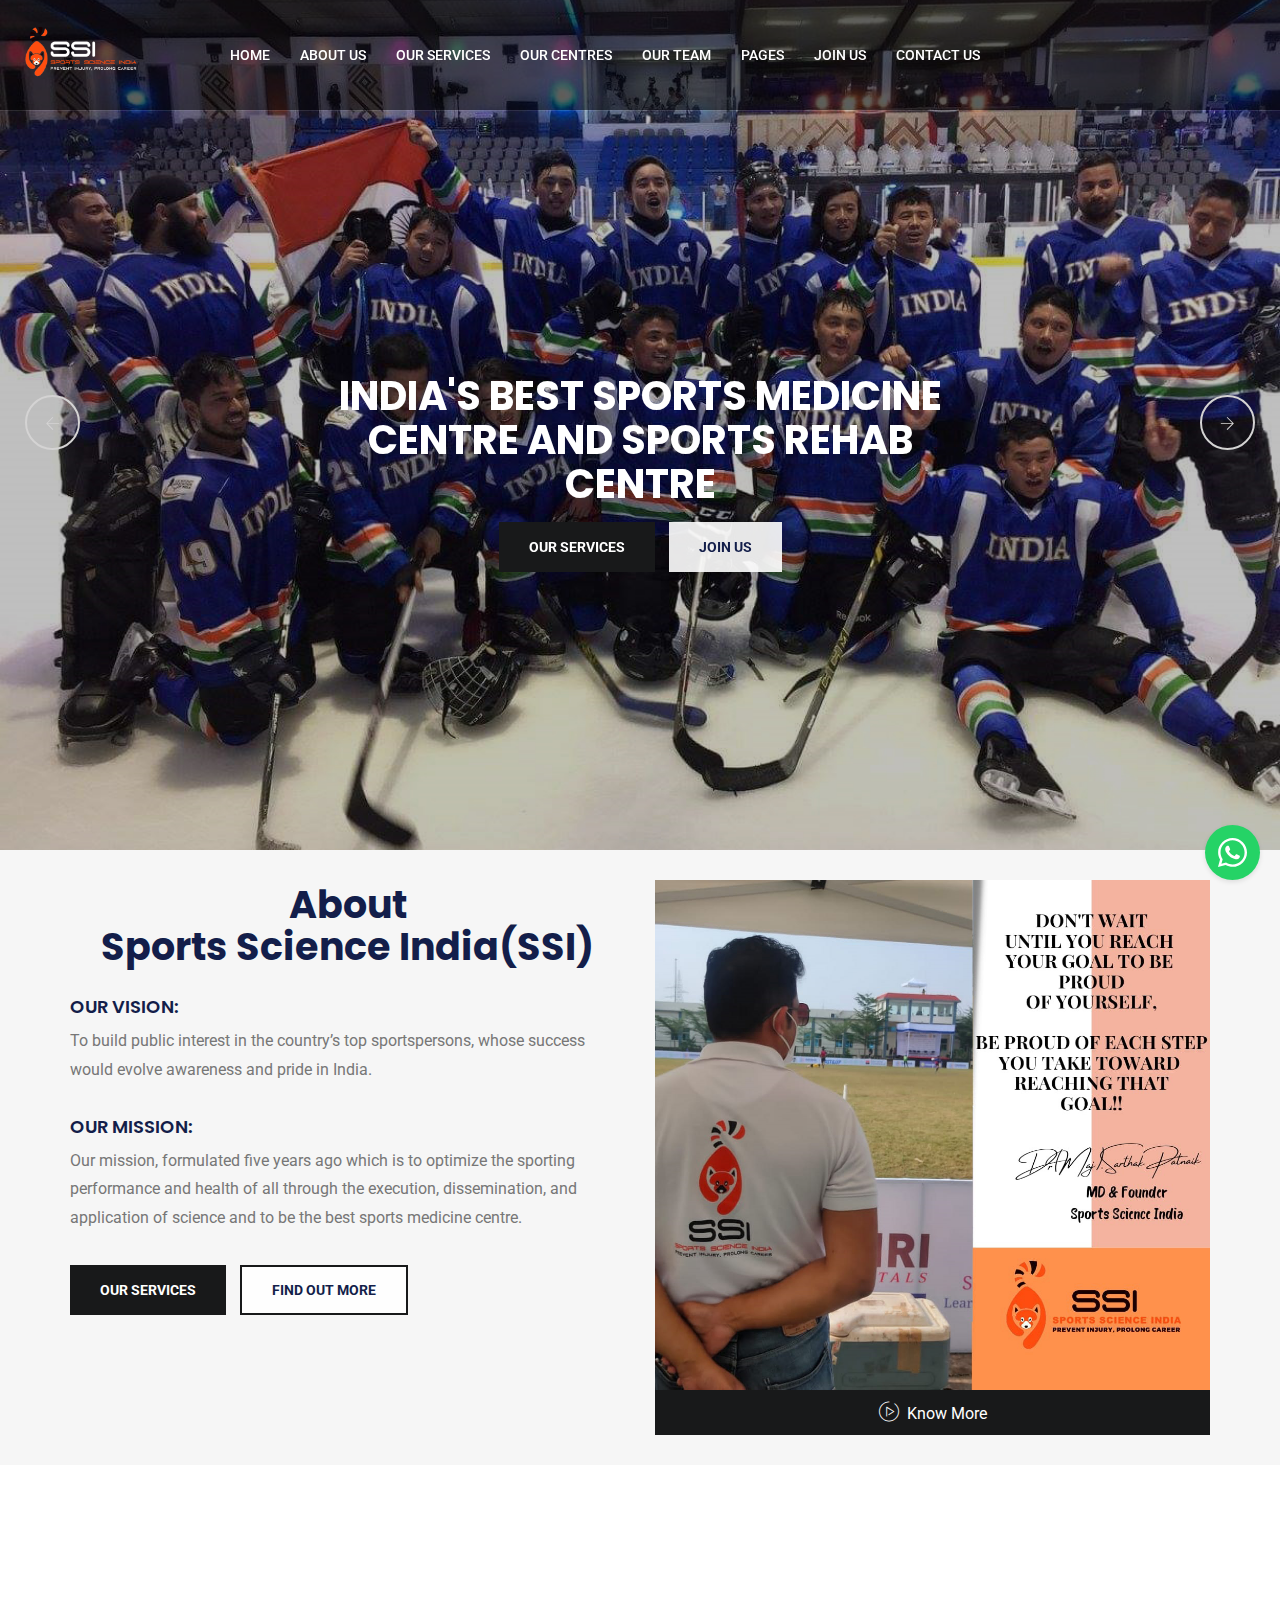
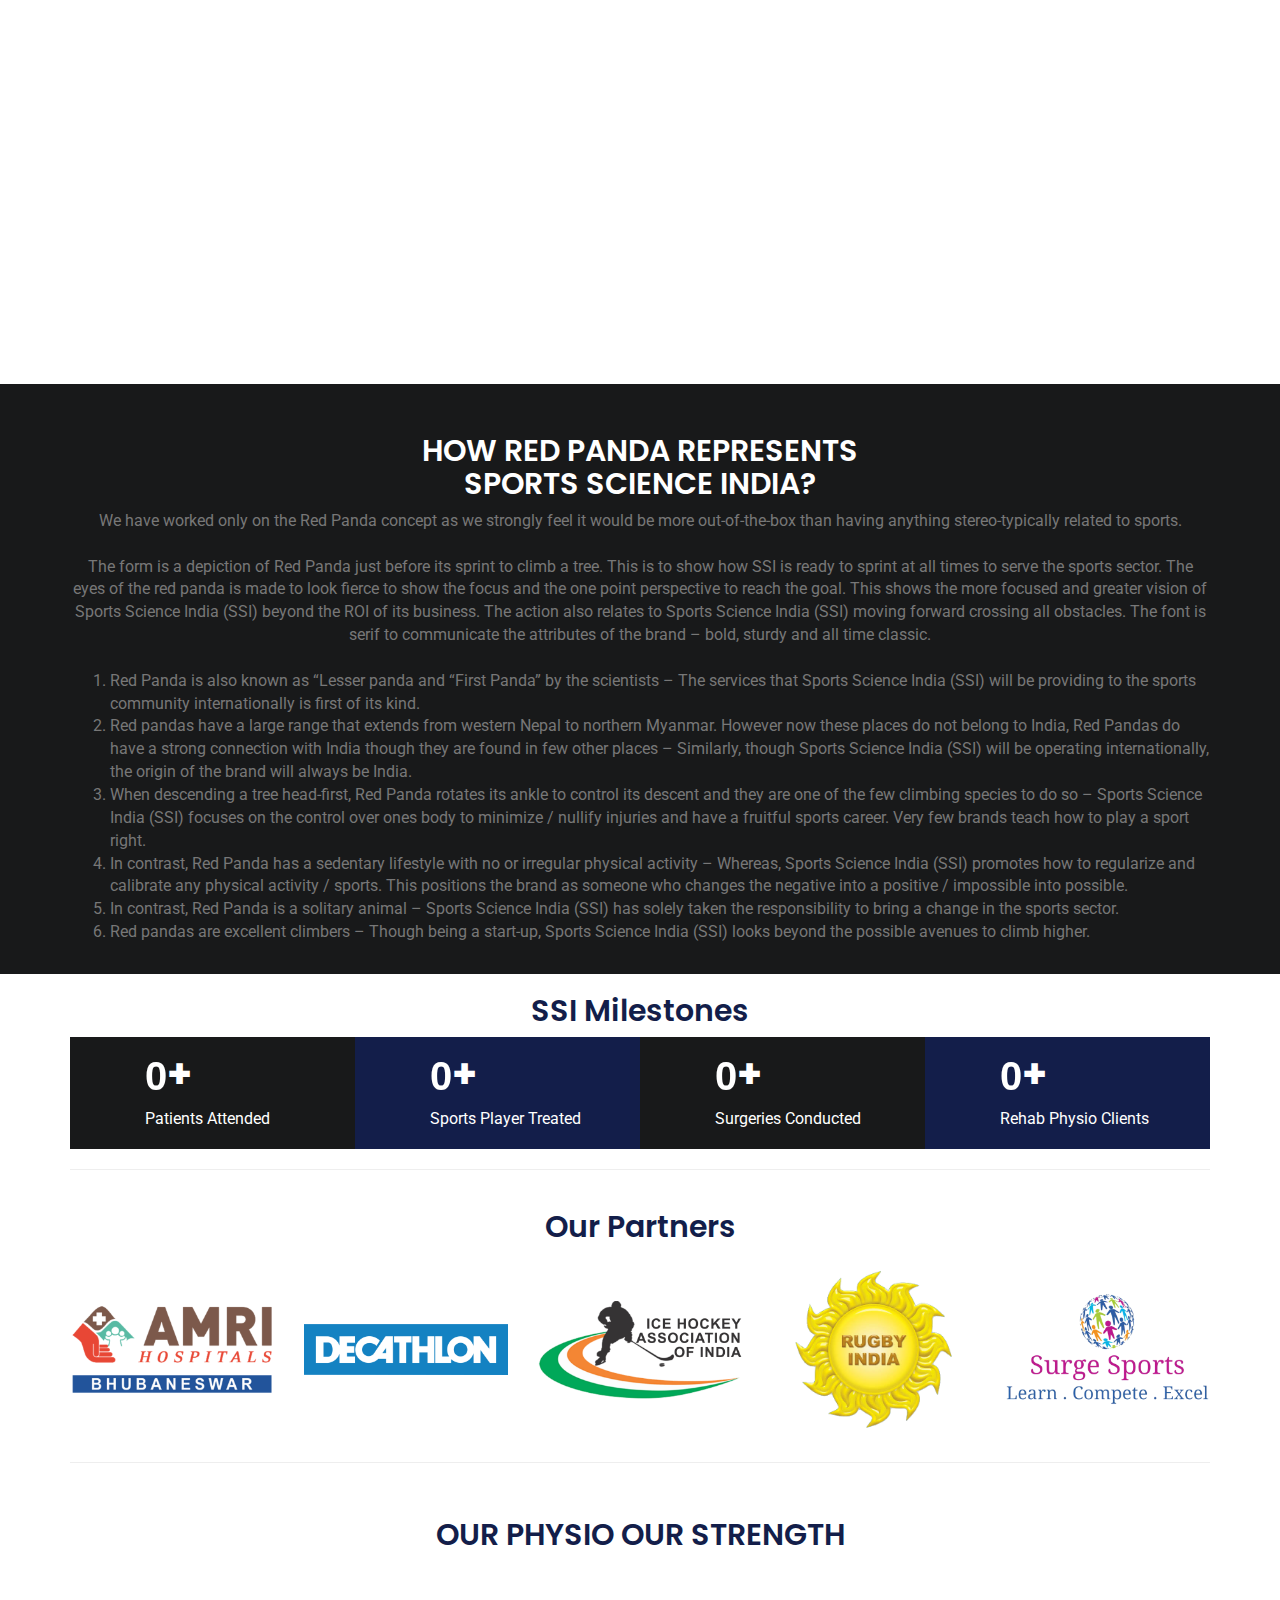
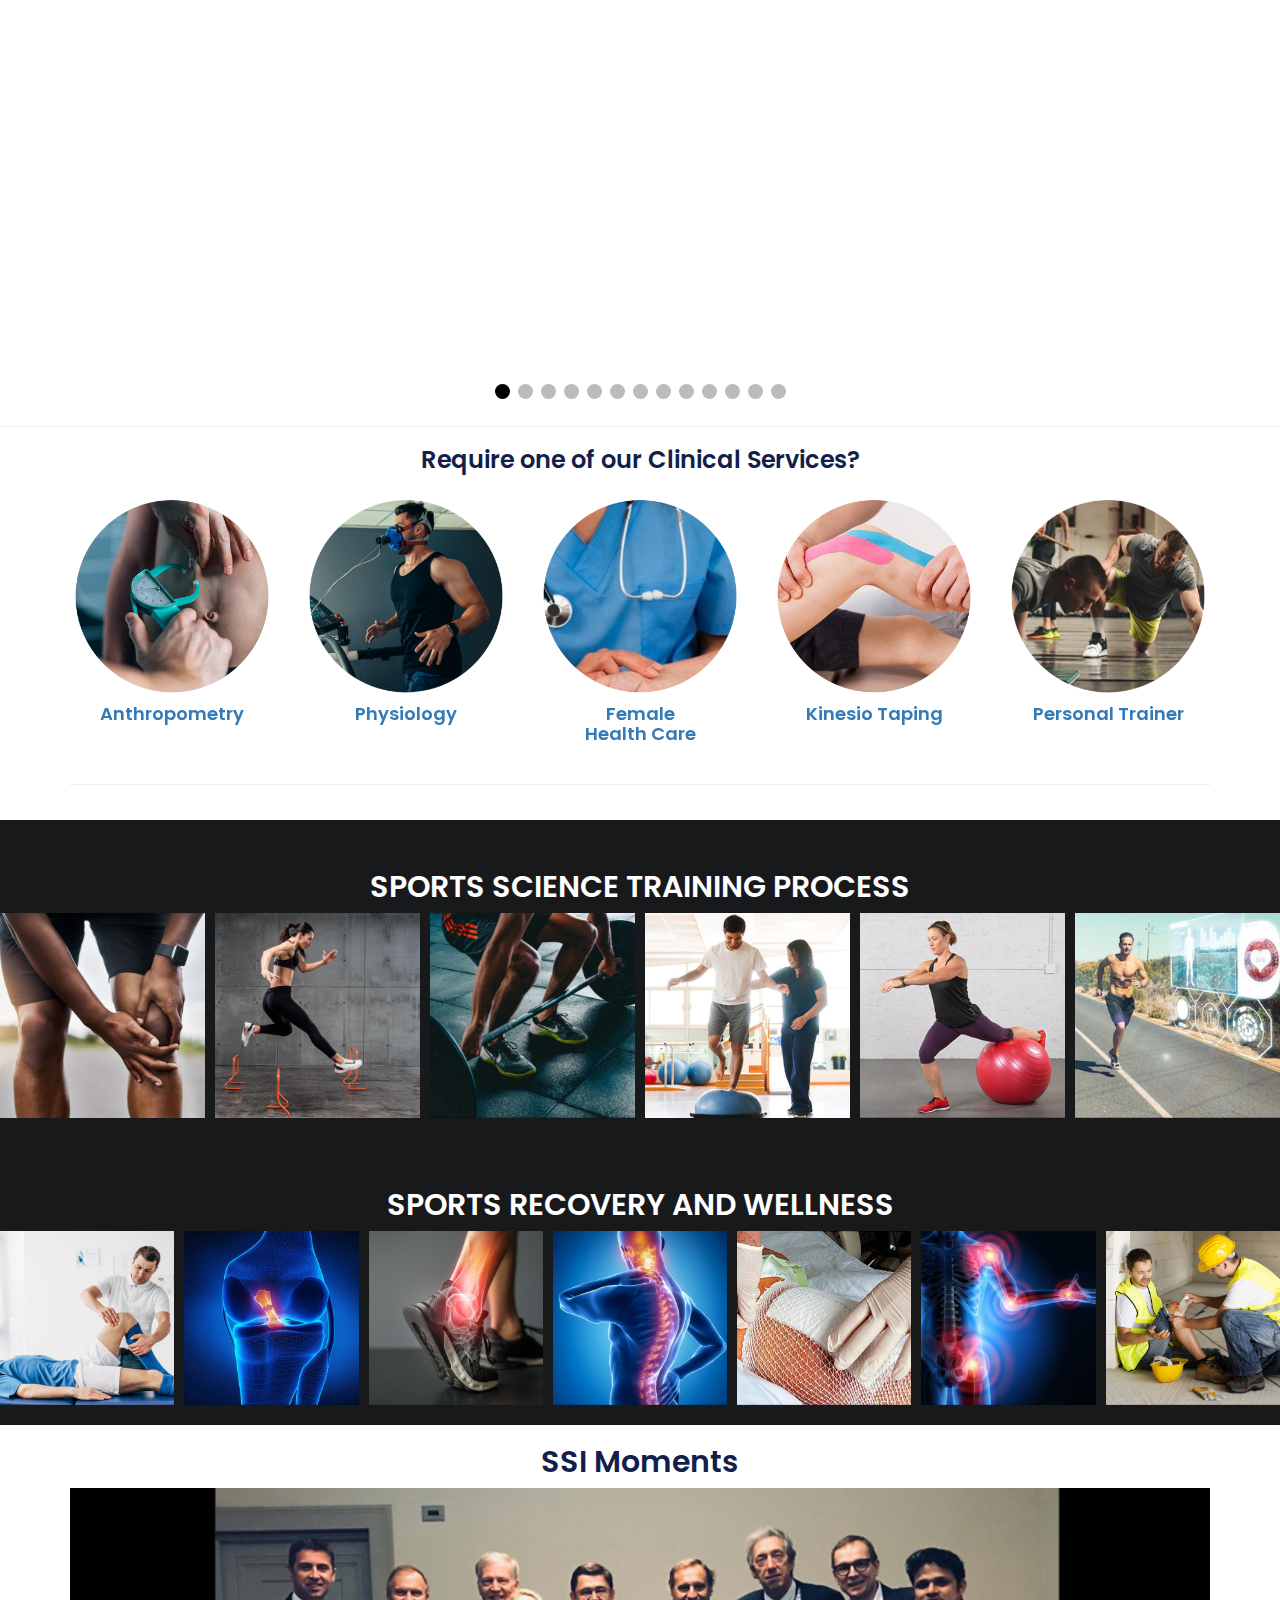
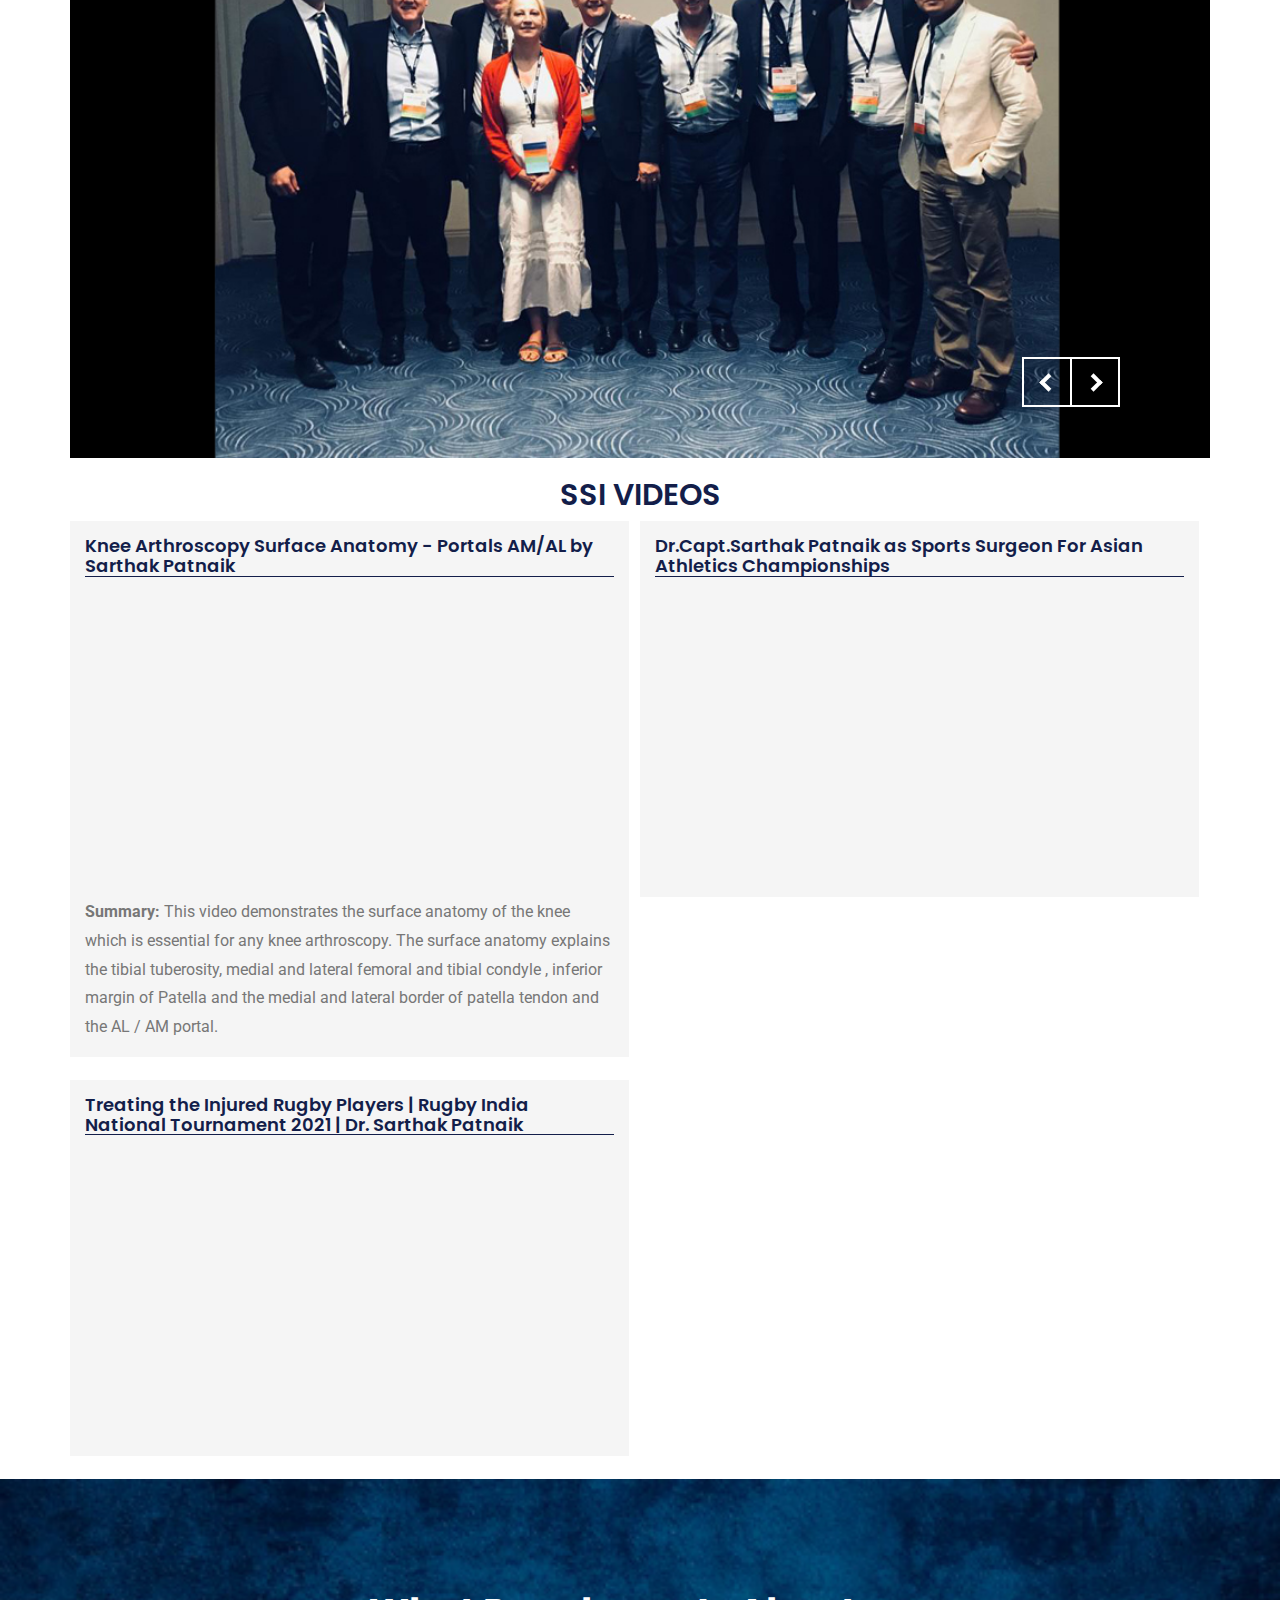
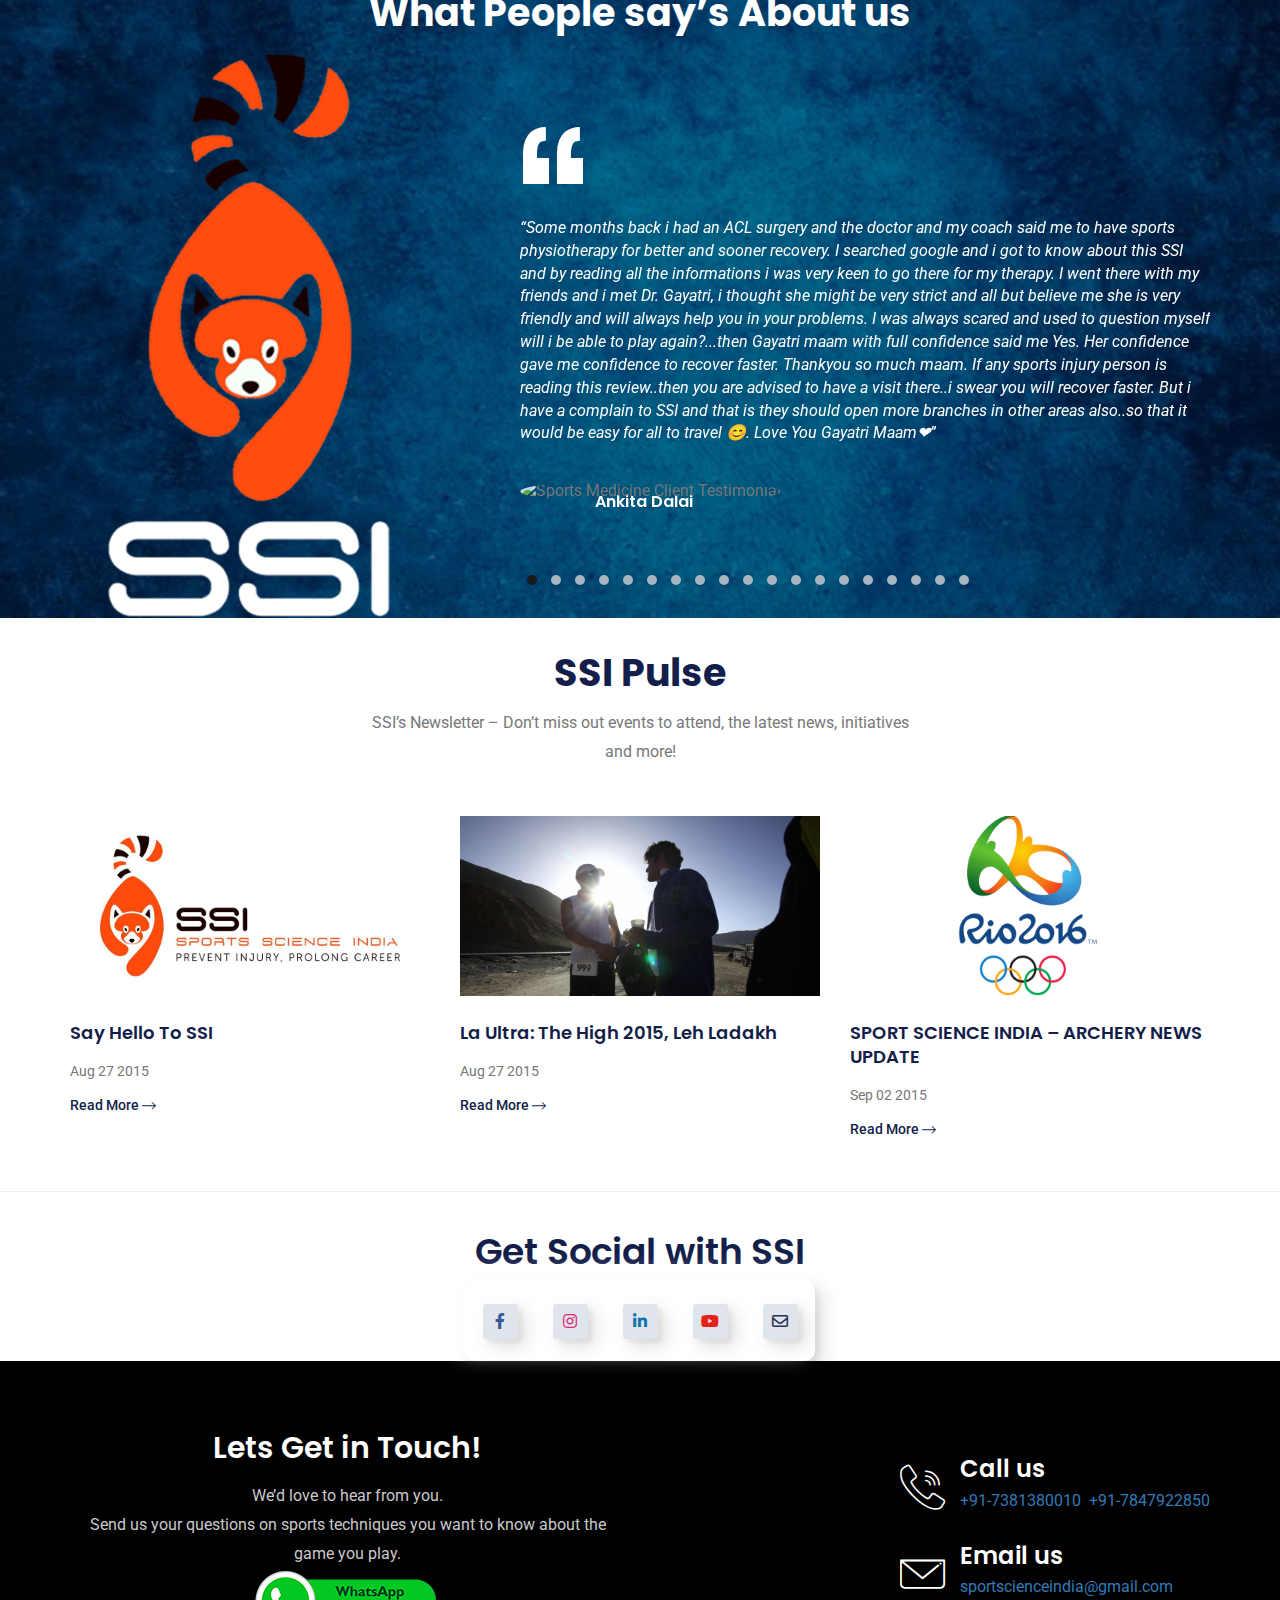
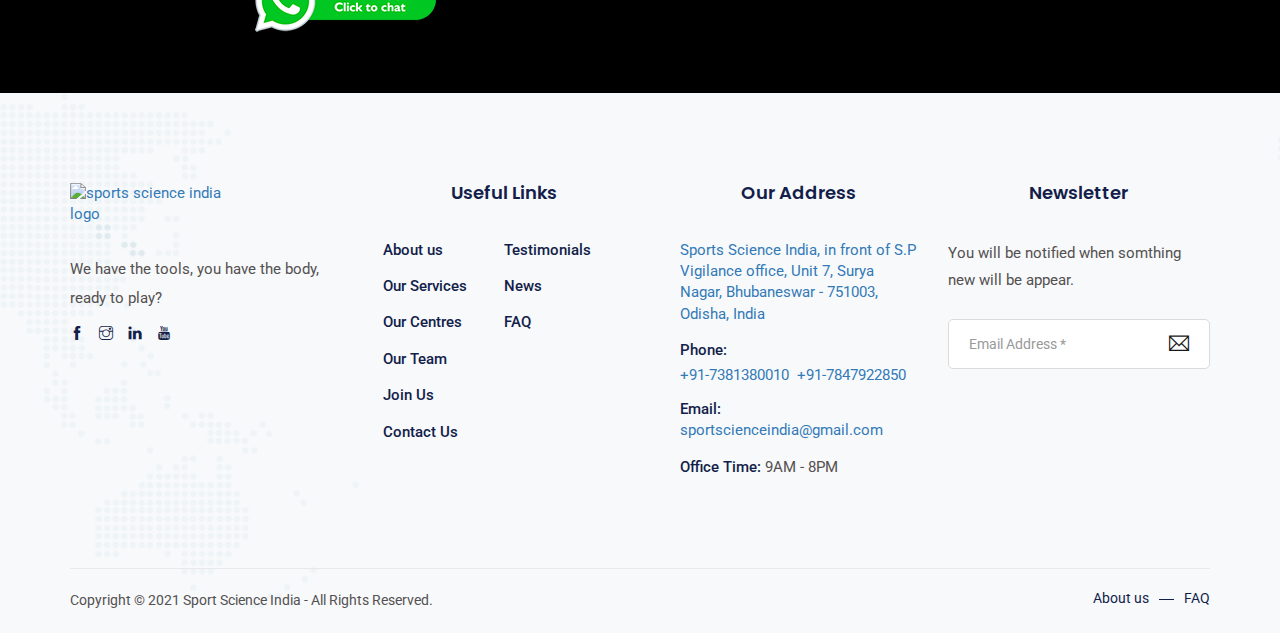
==== commit cf4218b6: "ssi" ====
--- a/index.html
+++ b/index.html
@@ -152,7 +152,7 @@
                                 </div>
                                 <div class="clearfix"></div>
                                 <div data-swiper-parallax="500" class="slide-btns">
-                                    <a href="#" class="theme-btn">Our services</a> 
+                                    <a href="services.html" class="theme-btn">Our services</a> 
                                     <a href="tel:7381380010" class="theme-btn-s2">Join us</a>  
                                 </div>
                             </div>
@@ -169,7 +169,7 @@
                                 </div>
                                 <div class="clearfix"></div>
                                 <div data-swiper-parallax="500" class="slide-btns">
-                                    <a href="#" class="theme-btn">Our services</a> 
+                                    <a href="services.html" class="theme-btn">Our services</a> 
                                     <a href="tel:7381380010" class="theme-btn-s2">Join us</a> 
                                 </div>
                             </div>
@@ -186,7 +186,7 @@
                                 </div>
                                 <div class="clearfix"></div>
                                 <div data-swiper-parallax="500" class="slide-btns">
-                                    <a href="#" class="theme-btn">Our services</a> 
+                                    <a href="services.html" class="theme-btn">Our services</a> 
                                     <a href="tel:7381380010" class="theme-btn-s2">Join us</a> 
                                 </div>
                             </div>
@@ -203,7 +203,7 @@
                                 </div>
                                 <div class="clearfix"></div>
                                 <div data-swiper-parallax="500" class="slide-btns">
-                                    <a href="#" class="theme-btn">Our services</a> 
+                                    <a href="services.html" class="theme-btn">Our services</a> 
                                    <a href="tel:7381380010" class="theme-btn-s2">Join us</a> 
                                 </div>
                             </div>
@@ -220,7 +220,7 @@
                                 </div>
                                 <div class="clearfix"></div>
                                 <div data-swiper-parallax="500" class="slide-btns">
-                                    <a href="#" class="theme-btn">Our services</a> 
+                                    <a href="services.html" class="theme-btn">Our services</a> 
                                    <a href="tel:7381380010" class="theme-btn-s2">Join us</a> 
                                 </div>
                             </div>
@@ -620,7 +620,7 @@
 </div>
 </section>  
  
-<!-- img gallery -->
+ <!-- End Sports Science Training Process -->
    
    <!-- start sports recovery and wellness -->
   <section class="mygallery section-padding"> 
@@ -705,24 +705,71 @@
         <div class="slider-inner">
             <ul>
                 <li>
-                    <a class="ns-img" href="assets/images/slide/1.jpeg"></a>
-                    <div class="caption">RESPONSIVE</div>
+                    <a class="ns-img" href="assets/images/slide/1.png"></a>
+                    <div class="caption"></div>
                 </li>
                 <li>
-                    <a class="ns-img" href="assets/images/slide/2.jpeg"></a>
-                    <div class="caption">TOUCH·ENABLED</div>
+                    <a class="ns-img" href="assets/images/slide/2.png"></a>
+                    <div class="caption"></div>
                 </li>
                 <li>
-                    <a class="ns-img" href="assets/images/slide/3.jpg"></a>
-                    <div class="caption">SPORTS INNOVATION</div>
+                    <a class="ns-img" href="assets/images/slide/3.png"></a>
+                    <div class="caption"></div>
                 </li>
                 <li>
-                    <a class="ns-img" href="img/4.jpg"></a>
-                    <div class="caption">NON·JQUERY</div>
+                    <a class="ns-img" href="assets/images/slide/4.png"></a>
+                    <div class="caption"></div>
                 </li>
                 <li>
-                    <a class="ns-img" href="img/5.jpg"></a>
-                    <div class="caption">MOBILE·FRIENDLY</div>
+                    <a class="ns-img" href="assets/images/slide/5.png"></a>
+                    <div class="caption"></div>
+                </li>
+				<li>
+                    <a class="ns-img" href="assets/images/slide/6.png"></a>
+                    <div class="caption"></div>
+                </li>
+				<li>
+                    <a class="ns-img" href="assets/images/slide/7.png"></a>
+                    <div class="caption"></div>
+                </li>
+				<li>
+                    <a class="ns-img" href="assets/images/slide/8.png"></a>
+                    <div class="caption"></div>
+                </li>
+				<li>
+                    <a class="ns-img" href="assets/images/slide/9.png"></a>
+                    <div class="caption"></div>
+                </li>
+				<li>
+                    <a class="ns-img" href="assets/images/slide/10.png"></a>
+                    <div class="caption"></div>
+                </li>
+				<li>
+                    <a class="ns-img" href="assets/images/slide/11.png"></a>
+                    <div class="caption">NTHA BMD CAMP</div>
+                </li>
+				<li>
+                    <a class="ns-img" href="assets/images/slide/12.png"></a>
+                    <div class="caption"></div>
+                </li><li>
+                    <a class="ns-img" href="assets/images/slide/13.png"></a>
+                    <div class="caption"></div>
+                </li>
+				<li>
+                    <a class="ns-img" href="assets/images/slide/14.png"></a>
+                    <div class="caption"></div>
+                </li>
+				<li>
+                    <a class="ns-img" href="assets/images/slide/15.png"></a>
+                    <div class="caption"></div>
+                </li>
+				<li>
+                    <a class="ns-img" href="assets/images/slide/16.png"></a>
+                    <div class="caption"></div>
+                </li>
+				<li>
+                    <a class="ns-img" href="assets/images/slide/17.png"></a>
+                    <div class="caption"></div>
                 </li>
             </ul>
             <div class="navsWrapper">
@@ -739,9 +786,7 @@
 
 		<!-- end img gallery -->
 
-<!-- end img gallery -->
 		
-   <!-- End Sports Science Training Process -->
 		
 <!-- -----------------------------YOUTUBE-------------------------------------------------- -->
  <section class="container">
@@ -1177,7 +1222,7 @@
                         <div class="cta-text">
                             <h3>Lets Get in Touch!</h3>
                             <p style="text-align:center;">We’d love to hear from you.<br>Send us your questions on sports techniques you want to know about the game you play.</p>
-							<center><a href="https://wa.me/7381380010"><img src="assets/images/whatsapp-footer.png" alt="click to chat"/></a></center>
+							<center><a href="https://wa.me/917381380010"><img src="assets/images/whatsapp-footer.png" alt="click to chat"/></a></center>
                         </div>
                     </div>
                     <div class="col col-lg-5 col-lg-offset-1 col-md-6">
@@ -1207,8 +1252,9 @@
                     <div class="row">
                         <div class="col col-lg-3 col-md-3 col-sm-6">
                             <div class="widget about-widget">
+							 
                                 <div class="logo widget-title">
-                                    <img src="assets/images/ssi original.png" alt>
+                                    <a href="index.html"><img src="assets/images/ssi original.png" alt="sports science india logo"></a>
                                 </div>
                                 <p>We have the tools, you have the body, ready to play?</p>
                                 <div class="social-icons">
@@ -1590,7 +1636,7 @@
        </span>
       </div>
 	  </div>
-  <a class="chat-button" href="https://wa.me/+917381380010" rel="nofollow noreferrer" target="_blank">
+  <a class="chat-button" href="https://wa.me/917381380010" rel="nofollow noreferrer" target="_blank">
     <span>Type a message</span>
     <svg viewBox="0 0 32 32">
       <path d="M19.47,31a2,2,0,0,1-1.8-1.09l-4-7.57a1,1,0,0,1,1.77-.93l4,7.57L29,3.06,3,12.49l9.8,5.26,8.32-8.32a1,1,0,0,1,1.42,1.42l-8.85,8.84a1,1,0,0,1-1.17.18L2.09,14.33a2,2,0,0,1,.25-3.72L28.25,1.13a2,2,0,0,1,2.62,2.62L21.39,29.66A2,2,0,0,1,19.61,31Z"/>
--- a/assets/css/themify-icons.css
+++ b/assets/css/themify-icons.css
@@ -0,0 +1,1081 @@
+@font-face {
+	font-family: 'themify';
+	src:url('../fonts/themify9f24.eot?-fvbane');
+	src:url('../fonts/themifyd41d.eot?#iefix-fvbane') format('embedded-opentype'),
+		url('../fonts/themify9f24.woff?-fvbane') format('woff'),
+		url('../fonts/themify9f24.ttf?-fvbane') format('truetype'),
+		url('../fonts/themify9f24.svg?-fvbane#themify') format('svg');
+	font-weight: normal;
+	font-style: normal;
+}
+
+[class^="ti-"], [class*=" ti-"] {
+	font-family: 'themify';
+	speak: none;
+	font-style: normal;
+	font-weight: normal;
+	font-variant: normal;
+	text-transform: none;
+	line-height: 1;
+
+	/* Better Font Rendering =========== */
+	-webkit-font-smoothing: antialiased;
+	-moz-osx-font-smoothing: grayscale;
+}
+
+.ti-wand:before {
+	content: "\e600";
+}
+.ti-volume:before {
+	content: "\e601";
+}
+.ti-user:before {
+	content: "\e602";
+}
+.ti-unlock:before {
+	content: "\e603";
+}
+.ti-unlink:before {
+	content: "\e604";
+}
+.ti-trash:before {
+	content: "\e605";
+}
+.ti-thought:before {
+	content: "\e606";
+}
+.ti-target:before {
+	content: "\e607";
+}
+.ti-tag:before {
+	content: "\e608";
+}
+.ti-tablet:before {
+	content: "\e609";
+}
+.ti-star:before {
+	content: "\e60a";
+}
+.ti-spray:before {
+	content: "\e60b";
+}
+.ti-signal:before {
+	content: "\e60c";
+}
+.ti-shopping-cart:before {
+	content: "\e60d";
+}
+.ti-shopping-cart-full:before {
+	content: "\e60e";
+}
+.ti-settings:before {
+	content: "\e60f";
+}
+.ti-search:before {
+	content: "\e610";
+}
+.ti-zoom-in:before {
+	content: "\e611";
+}
+.ti-zoom-out:before {
+	content: "\e612";
+}
+.ti-cut:before {
+	content: "\e613";
+}
+.ti-ruler:before {
+	content: "\e614";
+}
+.ti-ruler-pencil:before {
+	content: "\e615";
+}
+.ti-ruler-alt:before {
+	content: "\e616";
+}
+.ti-bookmark:before {
+	content: "\e617";
+}
+.ti-bookmark-alt:before {
+	content: "\e618";
+}
+.ti-reload:before {
+	content: "\e619";
+}
+.ti-plus:before {
+	content: "\e61a";
+}
+.ti-pin:before {
+	content: "\e61b";
+}
+.ti-pencil:before {
+	content: "\e61c";
+}
+.ti-pencil-alt:before {
+	content: "\e61d";
+}
+.ti-paint-roller:before {
+	content: "\e61e";
+}
+.ti-paint-bucket:before {
+	content: "\e61f";
+}
+.ti-na:before {
+	content: "\e620";
+}
+.ti-mobile:before {
+	content: "\e621";
+}
+.ti-minus:before {
+	content: "\e622";
+}
+.ti-medall:before {
+	content: "\e623";
+}
+.ti-medall-alt:before {
+	content: "\e624";
+}
+.ti-marker:before {
+	content: "\e625";
+}
+.ti-marker-alt:before {
+	content: "\e626";
+}
+.ti-arrow-up:before {
+	content: "\e627";
+}
+.ti-arrow-right:before {
+	content: "\e628";
+}
+.ti-arrow-left:before {
+	content: "\e629";
+}
+.ti-arrow-down:before {
+	content: "\e62a";
+}
+.ti-lock:before {
+	content: "\e62b";
+}
+.ti-location-arrow:before {
+	content: "\e62c";
+}
+.ti-link:before {
+	content: "\e62d";
+}
+.ti-layout:before {
+	content: "\e62e";
+}
+.ti-layers:before {
+	content: "\e62f";
+}
+.ti-layers-alt:before {
+	content: "\e630";
+}
+.ti-key:before {
+	content: "\e631";
+}
+.ti-import:before {
+	content: "\e632";
+}
+.ti-image:before {
+	content: "\e633";
+}
+.ti-heart:before {
+	content: "\e634";
+}
+.ti-heart-broken:before {
+	content: "\e635";
+}
+.ti-hand-stop:before {
+	content: "\e636";
+}
+.ti-hand-open:before {
+	content: "\e637";
+}
+.ti-hand-drag:before {
+	content: "\e638";
+}
+.ti-folder:before {
+	content: "\e639";
+}
+.ti-flag:before {
+	content: "\e63a";
+}
+.ti-flag-alt:before {
+	content: "\e63b";
+}
+.ti-flag-alt-2:before {
+	content: "\e63c";
+}
+.ti-eye:before {
+	content: "\e63d";
+}
+.ti-export:before {
+	content: "\e63e";
+}
+.ti-exchange-vertical:before {
+	content: "\e63f";
+}
+.ti-desktop:before {
+	content: "\e640";
+}
+.ti-cup:before {
+	content: "\e641";
+}
+.ti-crown:before {
+	content: "\e642";
+}
+.ti-comments:before {
+	content: "\e643";
+}
+.ti-comment:before {
+	content: "\e644";
+}
+.ti-comment-alt:before {
+	content: "\e645";
+}
+.ti-close:before {
+	content: "\e646";
+}
+.ti-clip:before {
+	content: "\e647";
+}
+.ti-angle-up:before {
+	content: "\e648";
+}
+.ti-angle-right:before {
+	content: "\e649";
+}
+.ti-angle-left:before {
+	content: "\e64a";
+}
+.ti-angle-down:before {
+	content: "\e64b";
+}
+.ti-check:before {
+	content: "\e64c";
+}
+.ti-check-box:before {
+	content: "\e64d";
+}
+.ti-camera:before {
+	content: "\e64e";
+}
+.ti-announcement:before {
+	content: "\e64f";
+}
+.ti-brush:before {
+	content: "\e650";
+}
+.ti-briefcase:before {
+	content: "\e651";
+}
+.ti-bolt:before {
+	content: "\e652";
+}
+.ti-bolt-alt:before {
+	content: "\e653";
+}
+.ti-blackboard:before {
+	content: "\e654";
+}
+.ti-bag:before {
+	content: "\e655";
+}
+.ti-move:before {
+	content: "\e656";
+}
+.ti-arrows-vertical:before {
+	content: "\e657";
+}
+.ti-arrows-horizontal:before {
+	content: "\e658";
+}
+.ti-fullscreen:before {
+	content: "\e659";
+}
+.ti-arrow-top-right:before {
+	content: "\e65a";
+}
+.ti-arrow-top-left:before {
+	content: "\e65b";
+}
+.ti-arrow-circle-up:before {
+	content: "\e65c";
+}
+.ti-arrow-circle-right:before {
+	content: "\e65d";
+}
+.ti-arrow-circle-left:before {
+	content: "\e65e";
+}
+.ti-arrow-circle-down:before {
+	content: "\e65f";
+}
+.ti-angle-double-up:before {
+	content: "\e660";
+}
+.ti-angle-double-right:before {
+	content: "\e661";
+}
+.ti-angle-double-left:before {
+	content: "\e662";
+}
+.ti-angle-double-down:before {
+	content: "\e663";
+}
+.ti-zip:before {
+	content: "\e664";
+}
+.ti-world:before {
+	content: "\e665";
+}
+.ti-wheelchair:before {
+	content: "\e666";
+}
+.ti-view-list:before {
+	content: "\e667";
+}
+.ti-view-list-alt:before {
+	content: "\e668";
+}
+.ti-view-grid:before {
+	content: "\e669";
+}
+.ti-uppercase:before {
+	content: "\e66a";
+}
+.ti-upload:before {
+	content: "\e66b";
+}
+.ti-underline:before {
+	content: "\e66c";
+}
+.ti-truck:before {
+	content: "\e66d";
+}
+.ti-timer:before {
+	content: "\e66e";
+}
+.ti-ticket:before {
+	content: "\e66f";
+}
+.ti-thumb-up:before {
+	content: "\e670";
+}
+.ti-thumb-down:before {
+	content: "\e671";
+}
+.ti-text:before {
+	content: "\e672";
+}
+.ti-stats-up:before {
+	content: "\e673";
+}
+.ti-stats-down:before {
+	content: "\e674";
+}
+.ti-split-v:before {
+	content: "\e675";
+}
+.ti-split-h:before {
+	content: "\e676";
+}
+.ti-smallcap:before {
+	content: "\e677";
+}
+.ti-shine:before {
+	content: "\e678";
+}
+.ti-shift-right:before {
+	content: "\e679";
+}
+.ti-shift-left:before {
+	content: "\e67a";
+}
+.ti-shield:before {
+	content: "\e67b";
+}
+.ti-notepad:before {
+	content: "\e67c";
+}
+.ti-server:before {
+	content: "\e67d";
+}
+.ti-quote-right:before {
+	content: "\e67e";
+}
+.ti-quote-left:before {
+	content: "\e67f";
+}
+.ti-pulse:before {
+	content: "\e680";
+}
+.ti-printer:before {
+	content: "\e681";
+}
+.ti-power-off:before {
+	content: "\e682";
+}
+.ti-plug:before {
+	content: "\e683";
+}
+.ti-pie-chart:before {
+	content: "\e684";
+}
+.ti-paragraph:before {
+	content: "\e685";
+}
+.ti-panel:before {
+	content: "\e686";
+}
+.ti-package:before {
+	content: "\e687";
+}
+.ti-music:before {
+	content: "\e688";
+}
+.ti-music-alt:before {
+	content: "\e689";
+}
+.ti-mouse:before {
+	content: "\e68a";
+}
+.ti-mouse-alt:before {
+	content: "\e68b";
+}
+.ti-money:before {
+	content: "\e68c";
+}
+.ti-microphone:before {
+	content: "\e68d";
+}
+.ti-menu:before {
+	content: "\e68e";
+}
+.ti-menu-alt:before {
+	content: "\e68f";
+}
+.ti-map:before {
+	content: "\e690";
+}
+.ti-map-alt:before {
+	content: "\e691";
+}
+.ti-loop:before {
+	content: "\e692";
+}
+.ti-location-pin:before {
+	content: "\e693";
+}
+.ti-list:before {
+	content: "\e694";
+}
+.ti-light-bulb:before {
+	content: "\e695";
+}
+.ti-Italic:before {
+	content: "\e696";
+}
+.ti-info:before {
+	content: "\e697";
+}
+.ti-infinite:before {
+	content: "\e698";
+}
+.ti-id-badge:before {
+	content: "\e699";
+}
+.ti-hummer:before {
+	content: "\e69a";
+}
+.ti-home:before {
+	content: "\e69b";
+}
+.ti-help:before {
+	content: "\e69c";
+}
+.ti-headphone:before {
+	content: "\e69d";
+}
+.ti-harddrives:before {
+	content: "\e69e";
+}
+.ti-harddrive:before {
+	content: "\e69f";
+}
+.ti-gift:before {
+	content: "\e6a0";
+}
+.ti-game:before {
+	content: "\e6a1";
+}
+.ti-filter:before {
+	content: "\e6a2";
+}
+.ti-files:before {
+	content: "\e6a3";
+}
+.ti-file:before {
+	content: "\e6a4";
+}
+.ti-eraser:before {
+	content: "\e6a5";
+}
+.ti-envelope:before {
+	content: "\e6a6";
+}
+.ti-download:before {
+	content: "\e6a7";
+}
+.ti-direction:before {
+	content: "\e6a8";
+}
+.ti-direction-alt:before {
+	content: "\e6a9";
+}
+.ti-dashboard:before {
+	content: "\e6aa";
+}
+.ti-control-stop:before {
+	content: "\e6ab";
+}
+.ti-control-shuffle:before {
+	content: "\e6ac";
+}
+.ti-control-play:before {
+	content: "\e6ad";
+}
+.ti-control-pause:before {
+	content: "\e6ae";
+}
+.ti-control-forward:before {
+	content: "\e6af";
+}
+.ti-control-backward:before {
+	content: "\e6b0";
+}
+.ti-cloud:before {
+	content: "\e6b1";
+}
+.ti-cloud-up:before {
+	content: "\e6b2";
+}
+.ti-cloud-down:before {
+	content: "\e6b3";
+}
+.ti-clipboard:before {
+	content: "\e6b4";
+}
+.ti-car:before {
+	content: "\e6b5";
+}
+.ti-calendar:before {
+	content: "\e6b6";
+}
+.ti-book:before {
+	content: "\e6b7";
+}
+.ti-bell:before {
+	content: "\e6b8";
+}
+.ti-basketball:before {
+	content: "\e6b9";
+}
+.ti-bar-chart:before {
+	content: "\e6ba";
+}
+.ti-bar-chart-alt:before {
+	content: "\e6bb";
+}
+.ti-back-right:before {
+	content: "\e6bc";
+}
+.ti-back-left:before {
+	content: "\e6bd";
+}
+.ti-arrows-corner:before {
+	content: "\e6be";
+}
+.ti-archive:before {
+	content: "\e6bf";
+}
+.ti-anchor:before {
+	content: "\e6c0";
+}
+.ti-align-right:before {
+	content: "\e6c1";
+}
+.ti-align-left:before {
+	content: "\e6c2";
+}
+.ti-align-justify:before {
+	content: "\e6c3";
+}
+.ti-align-center:before {
+	content: "\e6c4";
+}
+.ti-alert:before {
+	content: "\e6c5";
+}
+.ti-alarm-clock:before {
+	content: "\e6c6";
+}
+.ti-agenda:before {
+	content: "\e6c7";
+}
+.ti-write:before {
+	content: "\e6c8";
+}
+.ti-window:before {
+	content: "\e6c9";
+}
+.ti-widgetized:before {
+	content: "\e6ca";
+}
+.ti-widget:before {
+	content: "\e6cb";
+}
+.ti-widget-alt:before {
+	content: "\e6cc";
+}
+.ti-wallet:before {
+	content: "\e6cd";
+}
+.ti-video-clapper:before {
+	content: "\e6ce";
+}
+.ti-video-camera:before {
+	content: "\e6cf";
+}
+.ti-vector:before {
+	content: "\e6d0";
+}
+.ti-themify-logo:before {
+	content: "\e6d1";
+}
+.ti-themify-favicon:before {
+	content: "\e6d2";
+}
+.ti-themify-favicon-alt:before {
+	content: "\e6d3";
+}
+.ti-support:before {
+	content: "\e6d4";
+}
+.ti-stamp:before {
+	content: "\e6d5";
+}
+.ti-split-v-alt:before {
+	content: "\e6d6";
+}
+.ti-slice:before {
+	content: "\e6d7";
+}
+.ti-shortcode:before {
+	content: "\e6d8";
+}
+.ti-shift-right-alt:before {
+	content: "\e6d9";
+}
+.ti-shift-left-alt:before {
+	content: "\e6da";
+}
+.ti-ruler-alt-2:before {
+	content: "\e6db";
+}
+.ti-receipt:before {
+	content: "\e6dc";
+}
+.ti-pin2:before {
+	content: "\e6dd";
+}
+.ti-pin-alt:before {
+	content: "\e6de";
+}
+.ti-pencil-alt2:before {
+	content: "\e6df";
+}
+.ti-palette:before {
+	content: "\e6e0";
+}
+.ti-more:before {
+	content: "\e6e1";
+}
+.ti-more-alt:before {
+	content: "\e6e2";
+}
+.ti-microphone-alt:before {
+	content: "\e6e3";
+}
+.ti-magnet:before {
+	content: "\e6e4";
+}
+.ti-line-double:before {
+	content: "\e6e5";
+}
+.ti-line-dotted:before {
+	content: "\e6e6";
+}
+.ti-line-dashed:before {
+	content: "\e6e7";
+}
+.ti-layout-width-full:before {
+	content: "\e6e8";
+}
+.ti-layout-width-default:before {
+	content: "\e6e9";
+}
+.ti-layout-width-default-alt:before {
+	content: "\e6ea";
+}
+.ti-layout-tab:before {
+	content: "\e6eb";
+}
+.ti-layout-tab-window:before {
+	content: "\e6ec";
+}
+.ti-layout-tab-v:before {
+	content: "\e6ed";
+}
+.ti-layout-tab-min:before {
+	content: "\e6ee";
+}
+.ti-layout-slider:before {
+	content: "\e6ef";
+}
+.ti-layout-slider-alt:before {
+	content: "\e6f0";
+}
+.ti-layout-sidebar-right:before {
+	content: "\e6f1";
+}
+.ti-layout-sidebar-none:before {
+	content: "\e6f2";
+}
+.ti-layout-sidebar-left:before {
+	content: "\e6f3";
+}
+.ti-layout-placeholder:before {
+	content: "\e6f4";
+}
+.ti-layout-menu:before {
+	content: "\e6f5";
+}
+.ti-layout-menu-v:before {
+	content: "\e6f6";
+}
+.ti-layout-menu-separated:before {
+	content: "\e6f7";
+}
+.ti-layout-menu-full:before {
+	content: "\e6f8";
+}
+.ti-layout-media-right-alt:before {
+	content: "\e6f9";
+}
+.ti-layout-media-right:before {
+	content: "\e6fa";
+}
+.ti-layout-media-overlay:before {
+	content: "\e6fb";
+}
+.ti-layout-media-overlay-alt:before {
+	content: "\e6fc";
+}
+.ti-layout-media-overlay-alt-2:before {
+	content: "\e6fd";
+}
+.ti-layout-media-left-alt:before {
+	content: "\e6fe";
+}
+.ti-layout-media-left:before {
+	content: "\e6ff";
+}
+.ti-layout-media-center-alt:before {
+	content: "\e700";
+}
+.ti-layout-media-center:before {
+	content: "\e701";
+}
+.ti-layout-list-thumb:before {
+	content: "\e702";
+}
+.ti-layout-list-thumb-alt:before {
+	content: "\e703";
+}
+.ti-layout-list-post:before {
+	content: "\e704";
+}
+.ti-layout-list-large-image:before {
+	content: "\e705";
+}
+.ti-layout-line-solid:before {
+	content: "\e706";
+}
+.ti-layout-grid4:before {
+	content: "\e707";
+}
+.ti-layout-grid3:before {
+	content: "\e708";
+}
+.ti-layout-grid2:before {
+	content: "\e709";
+}
+.ti-layout-grid2-thumb:before {
+	content: "\e70a";
+}
+.ti-layout-cta-right:before {
+	content: "\e70b";
+}
+.ti-layout-cta-left:before {
+	content: "\e70c";
+}
+.ti-layout-cta-center:before {
+	content: "\e70d";
+}
+.ti-layout-cta-btn-right:before {
+	content: "\e70e";
+}
+.ti-layout-cta-btn-left:before {
+	content: "\e70f";
+}
+.ti-layout-column4:before {
+	content: "\e710";
+}
+.ti-layout-column3:before {
+	content: "\e711";
+}
+.ti-layout-column2:before {
+	content: "\e712";
+}
+.ti-layout-accordion-separated:before {
+	content: "\e713";
+}
+.ti-layout-accordion-merged:before {
+	content: "\e714";
+}
+.ti-layout-accordion-list:before {
+	content: "\e715";
+}
+.ti-ink-pen:before {
+	content: "\e716";
+}
+.ti-info-alt:before {
+	content: "\e717";
+}
+.ti-help-alt:before {
+	content: "\e718";
+}
+.ti-headphone-alt:before {
+	content: "\e719";
+}
+.ti-hand-point-up:before {
+	content: "\e71a";
+}
+.ti-hand-point-right:before {
+	content: "\e71b";
+}
+.ti-hand-point-left:before {
+	content: "\e71c";
+}
+.ti-hand-point-down:before {
+	content: "\e71d";
+}
+.ti-gallery:before {
+	content: "\e71e";
+}
+.ti-face-smile:before {
+	content: "\e71f";
+}
+.ti-face-sad:before {
+	content: "\e720";
+}
+.ti-credit-card:before {
+	content: "\e721";
+}
+.ti-control-skip-forward:before {
+	content: "\e722";
+}
+.ti-control-skip-backward:before {
+	content: "\e723";
+}
+.ti-control-record:before {
+	content: "\e724";
+}
+.ti-control-eject:before {
+	content: "\e725";
+}
+.ti-comments-smiley:before {
+	content: "\e726";
+}
+.ti-brush-alt:before {
+	content: "\e727";
+}
+.ti-youtube:before {
+	content: "\e728";
+}
+.ti-vimeo:before {
+	content: "\e729";
+}
+.ti-twitter:before {
+	content: "\e72a";
+}
+.ti-time:before {
+	content: "\e72b";
+}
+.ti-tumblr:before {
+	content: "\e72c";
+}
+.ti-skype:before {
+	content: "\e72d";
+}
+.ti-share:before {
+	content: "\e72e";
+}
+.ti-share-alt:before {
+	content: "\e72f";
+}
+.ti-rocket:before {
+	content: "\e730";
+}
+.ti-pinterest:before {
+	content: "\e731";
+}
+.ti-new-window:before {
+	content: "\e732";
+}
+.ti-microsoft:before {
+	content: "\e733";
+}
+.ti-list-ol:before {
+	content: "\e734";
+}
+.ti-linkedin:before {
+	content: "\e735";
+}
+.ti-layout-sidebar-2:before {
+	content: "\e736";
+}
+.ti-layout-grid4-alt:before {
+	content: "\e737";
+}
+.ti-layout-grid3-alt:before {
+	content: "\e738";
+}
+.ti-layout-grid2-alt:before {
+	content: "\e739";
+}
+.ti-layout-column4-alt:before {
+	content: "\e73a";
+}
+.ti-layout-column3-alt:before {
+	content: "\e73b";
+}
+.ti-layout-column2-alt:before {
+	content: "\e73c";
+}
+.ti-instagram:before {
+	content: "\e73d";
+}
+.ti-google:before {
+	content: "\e73e";
+}
+.ti-github:before {
+	content: "\e73f";
+}
+.ti-flickr:before {
+	content: "\e740";
+}
+.ti-facebook:before {
+	content: "\e741";
+}
+.ti-dropbox:before {
+	content: "\e742";
+}
+.ti-dribbble:before {
+	content: "\e743";
+}
+.ti-apple:before {
+	content: "\e744";
+}
+.ti-android:before {
+	content: "\e745";
+}
+.ti-save:before {
+	content: "\e746";
+}
+.ti-save-alt:before {
+	content: "\e747";
+}
+.ti-yahoo:before {
+	content: "\e748";
+}
+.ti-wordpress:before {
+	content: "\e749";
+}
+.ti-vimeo-alt:before {
+	content: "\e74a";
+}
+.ti-twitter-alt:before {
+	content: "\e74b";
+}
+.ti-tumblr-alt:before {
+	content: "\e74c";
+}
+.ti-trello:before {
+	content: "\e74d";
+}
+.ti-stack-overflow:before {
+	content: "\e74e";
+}
+.ti-soundcloud:before {
+	content: "\e74f";
+}
+.ti-sharethis:before {
+	content: "\e750";
+}
+.ti-sharethis-alt:before {
+	content: "\e751";
+}
+.ti-reddit:before {
+	content: "\e752";
+}
+.ti-pinterest-alt:before {
+	content: "\e753";
+}
+.ti-microsoft-alt:before {
+	content: "\e754";
+}
+.ti-linux:before {
+	content: "\e755";
+}
+.ti-jsfiddle:before {
+	content: "\e756";
+}
+.ti-joomla:before {
+	content: "\e757";
+}
+.ti-html5:before {
+	content: "\e758";
+}
+.ti-flickr-alt:before {
+	content: "\e759";
+}
+.ti-email:before {
+	content: "\e75a";
+}
+.ti-drupal:before {
+	content: "\e75b";
+}
+.ti-dropbox-alt:before {
+	content: "\e75c";
+}
+.ti-css3:before {
+	content: "\e75d";
+}
+.ti-rss:before {
+	content: "\e75e";
+}
+.ti-rss-alt:before {
+	content: "\e75f";
+}
--- a/assets/css/flaticon.css
+++ b/assets/css/flaticon.css
@@ -0,0 +1,74 @@
+	/*
+  	Flaticon icon font: Flaticon
+  	Creation date: 03/11/2019 03:38
+  	*/
+
+@font-face {
+  font-family: "Flaticon";
+  src: url("../fonts/Flaticon.eot");
+  src: url("../fonts/Flaticond41d.eot?#iefix") format("embedded-opentype"),
+       url("../fonts/Flaticon.woff2") format("woff2"),
+       url("../fonts/Flaticon.woff") format("woff"),
+       url("../fonts/Flaticon.ttf") format("truetype"),
+       url("../fonts/Flaticon.svg#Flaticon") format("svg");
+  font-weight: normal;
+  font-style: normal;
+}
+
+@media screen and (-webkit-min-device-pixel-ratio:0) {
+  @font-face {
+    font-family: "Flaticon";
+    src: url("../fonts/Flaticon.svg#Flaticon") format("svg");
+  }
+  
+}
+
+[class^="flaticon-"]:before, [class*=" flaticon-"]:before,
+[class^="flaticon-"]:after, [class*=" flaticon-"]:after {   
+  font-family: Flaticon;
+        font-size: 20px;
+font-style: normal;
+margin-left: 20px;
+}
+
+.flaticon-play-button:before { content: "\f100"; }
+.flaticon-play-button-1:before { content: "\f101"; }
+.flaticon-play-button-2:before { content: "\f102"; }
+.flaticon-back:before { content: "\f103"; }
+.flaticon-next:before { content: "\f104"; }
+.flaticon-right-quote:before { content: "\f105"; }
+.flaticon-left-quote:before { content: "\f106"; }
+.flaticon-triangle:before { content: "\f107"; }
+.flaticon-play-button-3:before { content: "\f108"; }
+.flaticon-quote:before { content: "\f109"; }
+.flaticon-phone-call:before { content: "\f10a"; }
+.flaticon-call:before { content: "\f10b"; }
+.flaticon-contact:before { content: "\f10c"; }
+.flaticon-clock:before { content: "\f10d"; }
+.flaticon-fast:before { content: "\f10e"; }
+.flaticon-star:before { content: "\f10f"; }
+.flaticon-trophy:before { content: "\f110"; }
+.flaticon-time-management:before { content: "\f111"; }
+.flaticon-motivation:before { content: "\f112"; }
+.flaticon-leadership:before { content: "\f113"; }
+.flaticon-network:before { content: "\f114"; }
+.flaticon-network-1:before { content: "\f115"; }
+.flaticon-vegan:before { content: "\f116"; }
+.flaticon-circular-label-with-certified-stamp:before { content: "\f117"; }
+.flaticon-chip:before { content: "\f118"; }
+.flaticon-battery:before { content: "\f119"; }
+.flaticon-24-hours-support:before { content: "\f11a"; }
+.flaticon-24-hours:before { content: "\f11b"; }
+.flaticon-worker:before { content: "\f11c"; }
+.flaticon-engineer:before { content: "\f11d"; }
+.flaticon-helmet:before { content: "\f11e"; }
+.flaticon-like:before { content: "\f11f"; }
+.flaticon-like-1:before { content: "\f120"; }
+.flaticon-trophy-1:before { content: "\f121"; }
+.flaticon-trophy-2:before { content: "\f122"; }
+.flaticon-gear:before { content: "\f123"; }
+.flaticon-expansion:before { content: "\f124"; }
+.flaticon-oil:before { content: "\f125"; }
+.flaticon-pharmacy:before { content: "\f126"; }
+.flaticon-paint-palette:before { content: "\f127"; }
+.flaticon-solar-energy:before { content: "\f128"; }--- a/assets/css/odometer-theme-default.css
+++ b/assets/css/odometer-theme-default.css
@@ -0,0 +1,89 @@
+.odometer.odometer-auto-theme, .odometer.odometer-theme-default {
+  display: inline-block;
+  vertical-align: middle;
+  *vertical-align: auto;
+  *zoom: 1;
+  *display: inline;
+  position: relative;
+}
+.odometer.odometer-auto-theme .odometer-digit, .odometer.odometer-theme-default .odometer-digit {
+  display: inline-block;
+  vertical-align: middle;
+  *vertical-align: auto;
+  *zoom: 1;
+  *display: inline;
+  position: relative;
+}
+.odometer.odometer-auto-theme .odometer-digit .odometer-digit-spacer, .odometer.odometer-theme-default .odometer-digit .odometer-digit-spacer {
+  display: inline-block;
+  vertical-align: middle;
+  *vertical-align: auto;
+  *zoom: 1;
+  *display: inline;
+  visibility: hidden;
+}
+.odometer.odometer-auto-theme .odometer-digit .odometer-digit-inner, .odometer.odometer-theme-default .odometer-digit .odometer-digit-inner {
+  text-align: left;
+  display: block;
+  position: absolute;
+  top: 0;
+  left: 0;
+  right: 0;
+  bottom: 0;
+  overflow: hidden;
+}
+.odometer.odometer-auto-theme .odometer-digit .odometer-ribbon, .odometer.odometer-theme-default .odometer-digit .odometer-ribbon {
+  display: block;
+}
+.odometer.odometer-auto-theme .odometer-digit .odometer-ribbon-inner, .odometer.odometer-theme-default .odometer-digit .odometer-ribbon-inner {
+  display: block;
+  -webkit-backface-visibility: hidden;
+}
+.odometer.odometer-auto-theme .odometer-digit .odometer-value, .odometer.odometer-theme-default .odometer-digit .odometer-value {
+  display: block;
+  -webkit-transform: translateZ(0);
+}
+.odometer.odometer-auto-theme .odometer-digit .odometer-value.odometer-last-value, .odometer.odometer-theme-default .odometer-digit .odometer-value.odometer-last-value {
+  position: absolute;
+}
+.odometer.odometer-auto-theme.odometer-animating-up .odometer-ribbon-inner, .odometer.odometer-theme-default.odometer-animating-up .odometer-ribbon-inner {
+  -webkit-transition: -webkit-transform 2s;
+  -moz-transition: -moz-transform 2s;
+  -ms-transition: -ms-transform 2s;
+  -o-transition: -o-transform 2s;
+  transition: transform 2s;
+}
+.odometer.odometer-auto-theme.odometer-animating-up.odometer-animating .odometer-ribbon-inner, .odometer.odometer-theme-default.odometer-animating-up.odometer-animating .odometer-ribbon-inner {
+  -webkit-transform: translateY(-100%);
+  -moz-transform: translateY(-100%);
+  -ms-transform: translateY(-100%);
+  -o-transform: translateY(-100%);
+  transform: translateY(-100%);
+}
+.odometer.odometer-auto-theme.odometer-animating-down .odometer-ribbon-inner, .odometer.odometer-theme-default.odometer-animating-down .odometer-ribbon-inner {
+  -webkit-transform: translateY(-100%);
+  -moz-transform: translateY(-100%);
+  -ms-transform: translateY(-100%);
+  -o-transform: translateY(-100%);
+  transform: translateY(-100%);
+}
+.odometer.odometer-auto-theme.odometer-animating-down.odometer-animating .odometer-ribbon-inner, .odometer.odometer-theme-default.odometer-animating-down.odometer-animating .odometer-ribbon-inner {
+  -webkit-transition: -webkit-transform 2s;
+  -moz-transition: -moz-transform 2s;
+  -ms-transition: -ms-transform 2s;
+  -o-transition: -o-transform 2s;
+  transition: transform 2s;
+  -webkit-transform: translateY(0);
+  -moz-transform: translateY(0);
+  -ms-transform: translateY(0);
+  -o-transform: translateY(0);
+  transform: translateY(0);
+}
+
+.odometer.odometer-auto-theme, .odometer.odometer-theme-default {
+  font-family: "Helvetica Neue", sans-serif;
+  line-height: 1.1em;
+}
+.odometer.odometer-auto-theme .odometer-value, .odometer.odometer-theme-default .odometer-value {
+  text-align: center;
+}
--- a/assets/css/style.css
+++ b/assets/css/style.css
@@ -0,0 +1,7726 @@
+
+/*--------------------------------------------------------------
+>>> TABLE OF CONTENTS:
+----------------------------------------------------------------
+#0.1	Theme Reset Style
+#0.2	Global Elements
+#0.3	header
+#0.4	hero-slider
+#0.5	footer
+#0.6	about-us-section
+#0.7	service-section
+#0.8	why-choose-section
+#0.9	testimonials-section
+#1.0	featured-project-section
+#1.1	partners-section
+#1.2	fun-fact-section
+#1.3	team-section
+#1.4	quote-section
+#1.5	blog-section
+#1.6	cta-section
+
+--------------------------------------------------------------
+	#home style 2
+--------------------------------------------------------------
+#2.1	features-section
+#2.2	service-section-s2
+#2.3	featured-project-section-s2
+#2.4	quote-section-s2
+
+--------------------------------------------------------------
+	#home style 3
+--------------------------------------------------------------
+#3.1	features-section-s2
+#3.2	testimonials-section-s2
+
+
+--------------------------------------------------------------
+	#contact page
+--------------------------------------------------------------
+#4.1	contact-pg-section
+
+
+--------------------------------------------------------------
+	#service single page
+--------------------------------------------------------------
+#5.1	service-single-section
+
+
+--------------------------------------------------------------
+	#portfolio single page
+--------------------------------------------------------------
+#6.1	portfolio-sigle-section
+
+
+--------------------------------------------------------------
+	#blog page
+--------------------------------------------------------------
+#7.1	blog-pg-section
+
+
+--------------------------------------------------------------
+	#blog single page
+--------------------------------------------------------------
+#8.1	blog-single-section
+
+
+--------------------------------------------------------------
+	#404 page
+--------------------------------------------------------------
+#9.1  error-404-section
+
+
+--------------------------------------------------------------
+	#shop page
+--------------------------------------------------------------
+#10.1  shop-pg-section
+
+
+--------------------------------------------------------------
+	#shop single page
+--------------------------------------------------------------
+#11.1	shop-single-section
+
+
+
+
+----------------------------------------------------------------*/
+/*---------------------------
+	Fonts
+----------------------------*/
+@import url("https://fonts.googleapis.com/css?family=Poppins:500,600,700|Roboto:400,400i,500,700&amp;display=swap");
+/*--------------------------------------------------------------
+#0.1    Theme Reset Style
+--------------------------------------------------------------*/
+html {
+  font-size: 16px;
+}
+
+body {
+  font-family: "Roboto", sans-serif;
+  background-color: #fff;
+  font-size: 16px;
+  font-size: 1rem;
+  color: #777777;
+  -webkit-font-smoothing: antialiased;
+  overflow-x: hidden;
+}
+
+@media (max-width: 767px) {
+  body {
+    font-size: 14px;
+  }
+}
+
+p {
+  color: #777777;
+  line-height: 1.8em; 
+  
+}
+
+h1,
+h2,
+h3,
+h4,
+h5,
+h6 {
+  font-family: "Poppins", sans-serif;
+  font-weight: 600;
+  color: #131e4a;
+}
+
+ul {
+  list-style-type: none;
+  padding-left: 0;
+  margin: 0;
+}
+
+a {
+  text-decoration: none;
+  -webkit-transition: all 0.2s;
+  -moz-transition: all 0.2s;
+  -o-transition: all 0.2s;
+  -ms-transition: all 0.2s;
+  transition: all 0.2s;
+}
+
+a:hover {
+  text-decoration: none;
+}
+
+img {
+  max-width: 100%;
+}
+
+
+
+/*--------------------------------------------------------------
+#0.2    Global Elements
+--------------------------------------------------------------*/
+.page-wrapper {
+  position: relative;
+  overflow: hidden;
+}
+
+.wow {
+  visibility: hidden;
+}
+
+.fi:before {
+  margin: 0;
+}
+
+.section-padding {
+  padding: 30px 0;
+}
+
+@media (max-width: 991px) {
+  .section-padding {
+    padding: 10px 0;
+  }
+}
+
+@media (max-width: 767px) {
+  .section-padding {
+    padding: 20px 0;
+  }
+}
+
+/*** contact form error handling ***/
+.contact-validation-active .error-handling-messages {
+  width: 100% !important;
+  margin-top: 15px !important;
+}
+
+.contact-validation-active label.error {
+  color: red;
+  font-size: 0.875rem;
+  font-weight: normal;
+  margin: 5px 0 0 0;
+  text-align: left;
+  display: block;
+}
+
+.contact-validation-active #loader {
+  display: none;
+  margin-top: 10px;
+}
+
+.contact-validation-active #loader i {
+  font-size: 30px;
+  font-size: 1.875rem;
+  color: #18191a;
+  display: inline-block;
+  -webkit-animation: rotating linear 2s infinite;
+  animation: rotating linear 2s infinite;
+}
+
+.contact-validation-active #success,
+.contact-validation-active #error {
+  width: 100%;
+  color: #fff;
+  padding: 5px 10px;
+  font-size: 16px;
+  text-align: center;
+  display: none;
+}
+
+@media (max-width: 767px) {
+  .contact-validation-active #success,
+  .contact-validation-active #error {
+    font-size: 15px;
+  }
+}
+
+.contact-validation-active #success {
+  background-color: #009a00;
+  border-left: 5px solid green;
+  margin-bottom: 5px;
+}
+
+.contact-validation-active #error {
+  background-color: #ff1a1a;
+  border-left: 5px solid red;
+}
+
+@-webkit-keyframes rotating {
+  from {
+    -webkit-transform: rotate(0deg);
+    transform: rotate(0deg);
+  }
+  to {
+    -webkit-transform: rotate(360deg);
+    transform: rotate(360deg);
+  }
+}
+
+@keyframes rotating {
+  from {
+    -webkit-transform: rotate(0deg);
+    transform: rotate(0deg);
+  }
+  to {
+    -webkit-transform: rotate(360deg);
+    transform: rotate(360deg);
+  }
+}
+
+.rotating {
+  -webkit-animation: rotating 5s alternate infinite;
+  animation: rotating 5s alternate infinite;
+}
+
+/** for popup image ***/
+.mfp-wrap {
+  background-color: rgba(0, 0, 0, 0.9);
+  z-index: 99999;
+}
+
+.mfp-with-zoom .mfp-container,
+.mfp-with-zoom.mfp-bg {
+  opacity: 0;
+  -webkit-backface-visibility: hidden;
+  -webkit-transition: all 0.3s ease-out;
+  -moz-transition: all 0.3s ease-out;
+  -o-transition: all 0.3s ease-out;
+  transition: all 0.3s ease-out;
+}
+
+.mfp-with-zoom.mfp-ready .mfp-container {
+  opacity: 1;
+}
+
+.mfp-with-zoom.mfp-ready.mfp-bg {
+  opacity: 0.8;
+}
+
+.mfp-with-zoom.mfp-removing .mfp-container,
+.mfp-with-zoom.mfp-removing.mfp-bg {
+  opacity: 0;
+}
+
+/*** for fancybox video ***/
+.fancybox-overlay {
+  background: rgba(0, 0, 0, 0.9);
+  z-index: 9999 !important;
+}
+
+.fancybox-wrap {
+  z-index: 99999 !important;
+}
+
+.section-title, .section-title-s2, .section-title-s3, .section-title-s4, .section-title-s5 {
+  margin-bottom: 30px;
+}
+
+@media (max-width: 767px) {
+  .section-title, .section-title-s2, .section-title-s3, .section-title-s4, .section-title-s5 {
+    margin-bottom: 20px;
+  }
+}
+
+.section-title > span, .section-title-s2 > span, .section-title-s3 > span, .section-title-s4 > span, .section-title-s5 > span {
+  font-size: 15px;
+  font-size: 0.9375rem;
+  font-weight: 500;
+  color: #18191a;
+  text-transform: capitalize;
+  display: block;
+  margin-top: -0.2em;
+}
+
+.section-title h2, .section-title-s2 h2, .section-title-s3 h2, .section-title-s4 h2, .section-title-s5 h2 {
+  font-size: 38px;
+  font-size: 2.375rem;
+  font-weight: bold;
+  margin: 0.1em 0 0;
+}
+
+@media (max-width: 991px) {
+  .section-title h2, .section-title-s2 h2, .section-title-s3 h2, .section-title-s4 h2, .section-title-s5 h2 {
+    font-size: 35px;
+    font-size: 2.1875rem;
+  }
+}
+
+@media (max-width: 767px) {
+  .section-title h2, .section-title-s2 h2, .section-title-s3 h2, .section-title-s4 h2, .section-title-s5 h2 {
+    font-size: 30px;
+    font-size: 1.875rem;
+  }
+}
+
+.section-title-s2, .section-title-s3, .section-title-s4, .section-title-s5 {
+  margin-bottom: 60px;
+}
+
+@media (max-width: 991px) {
+  .section-title-s2, .section-title-s3, .section-title-s4, .section-title-s5 {
+    margin-bottom: 20px;
+  }
+}
+
+@media (max-width: 767px) {
+  .section-title-s2, .section-title-s3, .section-title-s4, .section-title-s5 {
+    margin-bottom: 20px;
+  }
+}
+
+.section-title-s3, .section-title-s4 {
+  text-align: center;
+}
+
+@media (max-width: 991px) {
+  .section-title-s3, .section-title-s4 {
+    margin-bottom: 40px;
+  }
+}
+
+@media (max-width: 767px) {
+  .section-title-s3, .section-title-s4 {
+    margin-bottom: 40px;
+  }
+}
+
+.section-title-s3 h2, .section-title-s4 h2 {
+  color: #fff;
+  margin-bottom: 0.5em;
+}
+
+.section-title-s3 p, .section-title-s4 p {
+  color: #d2d2d2;
+  margin: 0;
+}
+
+.section-title-s4 {
+  margin-bottom: 0;
+}
+
+.section-title-s4 h2 {
+  color: #131e4a;
+}
+
+@media (max-width: 991px) {
+  .section-title-s4 {
+    margin-bottom: 0;
+  }
+}
+
+@media (max-width: 767px) {
+  .section-title-s4 {
+    margin-bottom: 20px;
+  }
+}
+
+.section-title-s5 {
+  text-align: center;
+  margin-bottom: 50px;
+}
+
+@media (max-width: 991px) {
+  .section-title-s5 {
+    margin-bottom: 40px;
+  }
+}
+
+@media (max-width: 767px) {
+  .section-title-s5 {
+    margin-bottom: 30px;
+  }
+}
+
+.section-title-s5 h2 {
+  margin-bottom: 0.4em;
+}
+
+.theme-btn, .theme-btn-s2, .theme-btn-s3 {
+  background-color: #18191a;
+  color: #fff;
+  font-size: 14px;
+  font-size: 0.875rem;
+  font-weight: bold;
+  padding: 17px 30px;
+  border: 0;
+  -webkit-border-radius: 0;
+  -moz-border-radius: 0;
+  -o-border-radius: 0;
+  -ms-border-radius: 0;
+  border-radius: 0;
+  text-transform: uppercase;
+  display: inline-block;
+  line-height: initial;
+}
+
+.theme-btn:hover, .theme-btn-s2:hover, .theme-btn-s3:hover, .theme-btn:focus, .theme-btn-s2:focus, .theme-btn-s3:focus, .theme-btn:active, .theme-btn-s2:active, .theme-btn-s3:active {
+  background-color: #f84f02;
+  color: #fff;
+}
+
+@media (max-width: 991px) {
+  .theme-btn, .theme-btn-s2, .theme-btn-s3 {
+    font-size: 13px;
+    padding: 15px 25px;
+  }
+}
+
+@media (max-width: 767px) {
+  .theme-btn, .theme-btn-s2, .theme-btn-s3 {
+    padding: 13px 20px;
+    font-size: 13px;
+  }
+}
+
+.theme-btn-s2, .theme-btn-s3 {
+  background-color: rgba(255, 255, 255, 0.9);
+  color: #131e4a;
+}
+
+.theme-btn-s3 {
+  border: 2px solid #18191a;
+  padding: 15px 30px;
+}
+
+@media (max-width: 991px) {
+  .theme-btn-s3 {
+    font-size: 13px;
+    padding: 13px 25px;
+  }
+}
+
+@media (max-width: 767px) {
+  .theme-btn-s3 {
+    padding: 11px 20px;
+    font-size: 13px;
+  }
+}
+
+.form input,
+.form textarea,
+.form select {
+  border-color: #bfbfbf;
+  border-radius: 0;
+  outline: 0;
+  -webkit-box-shadow: none;
+  box-shadow: none;
+  color: #595959;
+}
+
+.form input:focus,
+.form textarea:focus,
+.form select:focus {
+  border-color: #18191a;
+  -webkit-box-shadow: 0 0 5px 0 #fd824a;
+  -moz-box-shadow: 0 0 5px 0 #fd824a;
+  -o-box-shadow: 0 0 5px 0 #fd824a;
+  -ms-box-shadow: 0 0 5px 0 #fd824a;
+  box-shadow: 0 0 5px 0 #fd824a;
+}
+
+.form ::-webkit-input-placeholder {
+  font-style: 14px;
+  font-style: italic;
+  color: #595959;
+}
+
+.form :-moz-placeholder {
+  font-style: 14px;
+  font-style: italic;
+  color: #595959;
+}
+
+.form ::-moz-placeholder {
+  font-style: 14px;
+  font-style: italic;
+  color: #595959;
+}
+
+.form :-ms-input-placeholder {
+  font-style: 14px;
+  font-style: italic;
+  color: #595959;
+}
+
+.form select {
+  font-style: italic;
+  background: url(../images/select-icon.html) no-repeat right center;
+  display: inline-block;
+  -webkit-appearance: none;
+  -moz-appearance: none;
+  -ms-appearance: none;
+  appearance: none;
+  cursor: pointer;
+}
+
+.form select::-ms-expand {
+  /* for IE 11 */
+  display: none;
+}
+
+.social-links {
+  overflow: hidden;
+}
+
+.social-links li {
+  float: left;
+  width: 35px;
+  height: 35px;
+  margin-right: 1px;
+}
+
+.social-links li a {
+  background-color: #fd824a;
+  width: 35px;
+  height: 35px;
+  line-height: 35px;
+  display: block;
+  color: #fff;
+  text-align: center;
+}
+
+.social-links li a:hover {
+  background-color: #18191a;
+}
+
+/******************************
+	#page title
+******************************/
+.page-title {
+  background:  url("../images/page-title.jpg") center center/cover no-repeat local;
+  width: 100%;
+  height: 430px;
+  position: relative;
+  text-align: center;
+}
+
+@media (max-width: 991px) {
+  .page-title {
+    height: 300px;
+  }
+}
+
+.page-title .container {
+  height: 100%;
+  display: table;
+}
+
+@media screen and (min-width: 992px) {
+  .page-title .container {
+    padding-top: 100px;
+  }
+}
+
+.page-title .container > .row {
+  vertical-align: middle;
+  display: table-cell;
+}
+
+.page-title h2 {
+  font-size: 55px;
+  font-size: 3.4375rem;
+  font-weight: 900;
+  color: #fff;
+  margin: 0.5em 0 0.30em;
+}
+
+@media (max-width: 991px) {
+  .page-title h2 {
+    font-size: 45px;
+    font-size: 2.8125rem;
+  }
+}
+
+@media (max-width: 767px) {
+  .page-title h2 {
+    font-size: 40px;
+    font-size: 2.5rem;
+  }
+}
+
+.preloader {
+  background-color: #fff;
+  width: 100%;
+  height: 100%;
+  position: fixed;
+  z-index: 1000;
+}
+
+.preloader .loader {
+  width: 115px;
+  height: 100px;
+  position: absolute;
+  left: 50%;
+  top: 50%;
+  -webkit-transform: translate(-50%, -50%);
+  -moz-transform: translate(-50%, -50%);
+  -o-transform: translate(-50%, -50%);
+  -ms-transform: translate(-50%, -50%);
+  transform: translate(-50%, -50%);
+}
+
+.preloader .gear {
+  position: absolute;
+  z-index: -10;
+  width: 40px;
+  height: 40px;
+  -webkit-animation: spin 5s infinite;
+  animation: spin 5s infinite;
+}
+
+.preloader .two {
+  left: 40px;
+  width: 80px;
+  height: 80px;
+  -webkit-animation: spin-reverse 5s infinite;
+  animation: spin-reverse 5s infinite;
+}
+
+.preloader .three {
+  top: 45px;
+  left: -10px;
+  width: 60px;
+  height: 60px;
+}
+
+@-webkit-keyframes spin {
+  50% {
+    -webkit-transform: rotate(360deg);
+    transform: rotate(360deg);
+  }
+}
+
+@keyframes spin {
+  50% {
+    -webkit-transform: rotate(360deg);
+    transform: rotate(360deg);
+  }
+}
+
+@-webkit-keyframes spin-reverse {
+  50% {
+    -webkit-transform: rotate(-360deg);
+    transform: rotate(-360deg);
+  }
+}
+
+@keyframes spin-reverse {
+  50% {
+    -webkit-transform: rotate(-360deg);
+    transform: rotate(-360deg);
+  }
+}
+
+/*--------------------------------------
+	service single sidebar
+----------------------------------------*/
+.service-sidebar {
+  /*** service-list-widget ***/
+  /*** download-widget ***/
+  /*** contact-widget ***/
+  /*** service-features-widget ***/
+}
+
+@media (max-width: 991px) {
+  .service-sidebar {
+    max-width: 300px;
+    margin-top: 80px;
+  }
+}
+
+.service-sidebar > .widget + .widget {
+  margin-top: 60px;
+}
+
+.service-sidebar .service-list-widget ul {
+  list-style: none;
+  border-bottom: 0;
+  border: 5px solid #f2f7fd;
+}
+
+.service-sidebar .service-list-widget ul li {
+  border-bottom: 1px solid #ebf3fd;
+}
+
+.service-sidebar .service-list-widget ul > li:last-child {
+  border-bottom: 0;
+}
+
+.service-sidebar .service-list-widget a {
+  font-size: 14px;
+  font-size: 0.875rem;
+  background: #fff;
+  font-weight: bold;
+  display: block;
+  color: #0a172b;
+  padding: 15px 24px;
+}
+
+.service-sidebar .service-list-widget a:hover,
+.service-sidebar .service-list-widget .current a {
+  background-color: #131e4a;
+  color: #fff;
+  margin: 0 -5px;
+}
+
+.service-sidebar .download-widget ul {
+  list-style: none;
+}
+
+.service-sidebar .download-widget ul > li + li {
+  margin-top: 5px;
+}
+
+.service-sidebar .download-widget ul a {
+  background: #131e4a;
+  color: #fff;
+  padding: 18px 25px;
+  font-weight: 600;
+  display: block;
+}
+
+.service-sidebar .download-widget ul i {
+  display: inline-block;
+  padding-right: 10px;
+  color: #fff;
+}
+
+.service-sidebar .download-widget ul a:hover {
+  background: #090e21;
+}
+
+.service-sidebar .contact-widget {
+  background: url("../images/single-contact-widget-bg.jpg") center center/cover no-repeat local;
+  padding: 45px 40px;
+  position: relative;
+  text-align: center;
+}
+
+.service-sidebar .contact-widget:before {
+  content: "";
+  background: #131e4a;
+  width: 100%;
+  height: 100%;
+  position: absolute;
+  left: 0;
+  top: 0;
+  opacity: 0.9;
+}
+
+.service-sidebar .contact-widget > div {
+  position: relative;
+  z-index: 1;
+}
+
+.service-sidebar .contact-widget h5 {
+  font-size: 20px;
+  font-size: 1.25rem;
+  line-height: 1.4em;
+  color: #fff;
+  margin: 1em 0;
+  text-transform: capitalize;
+}
+
+.service-sidebar .contact-widget a {
+  background-color: #fff;
+  font-size: 14px;
+  font-size: 0.875rem;
+  font-weight: 600;
+  color: #777777;
+  padding: 10px 15px;
+  display: inline-block;
+  margin-top: 25px;
+  border-radius: 50px;
+}
+
+.service-sidebar .contact-widget a:hover {
+  color: #18191a;
+}
+
+.service-sidebar .service-features-widget {
+  padding: 45px 30px;
+  position: relative;
+  border: 2px solid #f7f7f7;
+}
+
+.service-sidebar .service-features-widget:before {
+  font-family: "Themify";
+  content: "\e61f";
+  font-size: 25px;
+  font-size: 1.5625rem;
+  color: #18191a;
+  position: absolute;
+  right: 30px;
+  top: 40px;
+  opacity: 0.5;
+}
+
+.service-sidebar .service-features-widget h3 {
+  font-size: 18px;
+  font-size: 1.125rem;
+  margin: 0 0 0.8em;
+  text-transform: capitalize;
+}
+
+.service-sidebar .service-features-widget ol {
+  list-style-position: inside;
+  padding-left: 0;
+  margin: 0;
+}
+
+.service-sidebar .service-features-widget ol > li + li {
+  margin-top: 8px;
+}
+
+/*------------------------------------
+	blog sidebar
+------------------------------------*/
+.blog-sidebar {
+  /*** search-widget ***/
+  /*** about-widget ***/
+  /*** category-widget ***/
+  /*** recent-post-widget ***/
+  /*** tag-widget ***/
+}
+
+@media screen and (min-width: 992px) {
+  .blog-sidebar {
+    padding-left: 45px;
+  }
+}
+
+@media (max-width: 991px) {
+  .blog-sidebar {
+    margin-top: 80px;
+    max-width: 400px;
+  }
+}
+
+@media (max-width: 767px) {
+  .blog-sidebar {
+    margin-top: 60px;
+    max-width: 400px;
+  }
+}
+
+.blog-sidebar .widget {
+  padding: 35px 28px;
+  border-radius: 0;
+  border: 2px solid #f4f4f4;
+}
+
+.blog-sidebar .widget h3 {
+  font-size: 18px;
+  font-size: 1.125rem;
+  margin: 0 0 1.3em;
+  position: relative;
+  text-transform: capitalize;
+}
+
+.blog-sidebar .widget h3:before {
+  content: "";
+  background-color: #18191a;
+  width: 4px;
+  height: 16px;
+  position: absolute;
+  left: -29px;
+  top: 1px;
+}
+
+.blog-sidebar > .widget + .widget {
+  margin-top: 65px;
+}
+
+.blog-sidebar .search-widget form div {
+  position: relative;
+}
+
+.blog-sidebar .search-widget input {
+  background-color: #f8f8f8;
+  height: 50px;
+  font-size: 16px;
+  font-size: 1rem;
+  padding: 6px 50px 6px 20px;
+  border: 0;
+  border-radius: 5px;
+  -webkit-box-shadow: none;
+  box-shadow: none;
+  -webkit-transition: all 0.3s;
+  -moz-transition: all 0.3s;
+  -o-transition: all 0.3s;
+  -ms-transition: all 0.3s;
+  transition: all 0.3s;
+}
+
+.blog-sidebar .search-widget input:focus {
+  background-color: rgba(253, 95, 23, 0.1);
+}
+
+.blog-sidebar .search-widget form button {
+  background: transparent;
+  font-size: 20px;
+  font-size: 1.25rem;
+  color: #18191a;
+  border: 0;
+  outline: 0;
+  position: absolute;
+  right: 10px;
+  top: 55%;
+  -webkit-transform: translateY(-50%);
+  -moz-transform: translateY(-50%);
+  -o-transform: translateY(-50%);
+  -ms-transform: translateY(-50%);
+  transform: translateY(-50%);
+}
+
+.blog-sidebar .about-widget {
+  text-align: center;
+}
+
+.blog-sidebar .about-widget .img-holder {
+  margin-bottom: 25px;
+}
+
+.blog-sidebar .about-widget .img-holder img {
+  border-radius: 50%;
+}
+
+.blog-sidebar .about-widget p {
+  font-size: 15px;
+  font-size: 0.9375rem;
+  margin-bottom: 1.2em;
+}
+
+.blog-sidebar .about-widget a {
+  font-size: 14px;
+  font-size: 0.875rem;
+  font-weight: bold;
+  color: #131e4a;
+  text-decoration: underline;
+}
+
+.blog-sidebar .about-widget a:hover {
+  color: #18191a;
+}
+
+.blog-sidebar .category-widget ul {
+  list-style: none;
+}
+
+.blog-sidebar .category-widget ul li {
+  font-size: 15px;
+  font-size: 0.9375rem;
+  position: relative;
+}
+
+@media (max-width: 767px) {
+  .blog-sidebar .category-widget ul li {
+    font-size: 14px;
+    font-size: 0.875rem;
+  }
+}
+
+.blog-sidebar .category-widget ul li span {
+  position: absolute;
+  right: 0;
+}
+
+.blog-sidebar .category-widget ul > li + li {
+  margin-top: 12px;
+  padding-top: 12px;
+  border-top: 1px solid #f3f2f2;
+}
+
+.blog-sidebar .category-widget ul a {
+  display: block;
+  color: #777777;
+  padding-left: 25px;
+  position: relative;
+}
+
+.blog-sidebar .category-widget ul a:before {
+  font-family: "Themify";
+  content: "\e628";
+  position: absolute;
+  left: 0;
+  top: 2px;
+  font-size: 11px;
+}
+
+.blog-sidebar .category-widget ul a:hover,
+.blog-sidebar .category-widget ul li:hover:before {
+  color: #18191a;
+}
+
+.blog-sidebar .recent-post-widget .post {
+  overflow: hidden;
+}
+
+.blog-sidebar .recent-post-widget .posts > .post + .post {
+  margin-top: 15px;
+  padding-top: 15px;
+  border-top: 1px solid #f3f2f2;
+}
+
+.blog-sidebar .recent-post-widget .post .img-holder {
+  width: 68px;
+  float: left;
+}
+
+.blog-sidebar .recent-post-widget .post .img-holder img {
+  border-radius: 50%;
+}
+
+.blog-sidebar .recent-post-widget .post .details {
+  width: calc(100% - 68px);
+  float: left;
+  padding-left: 20px;
+}
+
+.blog-sidebar .recent-post-widget .post h4 {
+  font-size: 14px;
+  font-size: 0.875rem;
+  line-height: 1.3em;
+  margin: 0 0 0.3em;
+}
+
+@media (max-width: 1199px) {
+  .blog-sidebar .recent-post-widget .post h4 {
+    margin: 0;
+  }
+}
+
+.blog-sidebar .recent-post-widget .post h4 a {
+  display: inline-block;
+  color: #131e4a;
+}
+
+.blog-sidebar .recent-post-widget .post h4 a:hover {
+  color: #18191a;
+}
+
+.blog-sidebar .recent-post-widget .post .details .date {
+  font-size: 13px;
+  font-size: 0.8125rem;
+  color: #777777;
+}
+
+.blog-sidebar .recent-post-widget .post .details .date i {
+  display: inline-block;
+  padding-right: 7px;
+}
+
+.blog-sidebar .tag-widget ul {
+  overflow: hidden;
+  list-style: none;
+}
+
+.blog-sidebar .tag-widget ul li {
+  float: left;
+  margin: 0 8px 8px 0;
+}
+
+.blog-sidebar .tag-widget ul li a {
+  font-size: 13px;
+  font-size: 0.8125rem;
+  display: inline-block;
+  padding: 5px 14px;
+  color: #777777;
+  border: 2px solid #efefef;
+  border-radius: 0;
+}
+
+.blog-sidebar .tag-widget ul li a:hover {
+  background: #18191a;
+  color: #fff;
+}
+
+/**** pagination ****/
+.pagination-wrapper {
+  text-align: center;
+  margin-top: 60px;
+}
+
+@media (max-width: 991px) {
+  .pagination-wrapper {
+    text-align: left;
+    margin-top: 40px;
+  }
+}
+
+.pagination-wrapper .pg-pagination {
+  display: inline-block;
+  overflow: hidden;
+  list-style-type: none;
+  text-align: center;
+}
+
+.pagination-wrapper .pg-pagination li {
+  float: left;
+  margin-right: 10px;
+}
+
+@media (max-width: 767px) {
+  .pagination-wrapper .pg-pagination li {
+    margin-right: 5px;
+  }
+}
+
+.pagination-wrapper .pg-pagination li:last-child {
+  margin-right: 0;
+}
+
+.pagination-wrapper .pg-pagination li a {
+  background-color: transparent;
+  width: 50px;
+  height: 50px;
+  line-height: 47px;
+  font-size: 16px;
+  font-size: 1rem;
+  font-weight: bold;
+  color: #a9b8c4;
+  border: 2px solid #c9cfd4;
+  display: block;
+  border-radius: 0;
+}
+
+@media (max-width: 991px) {
+  .pagination-wrapper .pg-pagination li a {
+    width: 40px;
+    height: 40px;
+    line-height: 37px;
+    font-size: 15px;
+    font-size: 0.9375rem;
+  }
+}
+
+.pagination-wrapper .pg-pagination .active a,
+.pagination-wrapper .pg-pagination li a:hover {
+  background: #18191a;
+  border-color: #18191a;
+  color: #fff;
+}
+
+.pagination-wrapper .pg-pagination .fi:before {
+  font-size: 15px;
+  font-size: 0.9375rem;
+}
+
+.pagination-wrapper-left {
+  text-align: left;
+}
+
+.pagination-wrapper-right {
+  text-align: right;
+}
+
+@media screen and (min-width: 1200px) {
+  .pagination-wrapper-right {
+    padding-right: 50p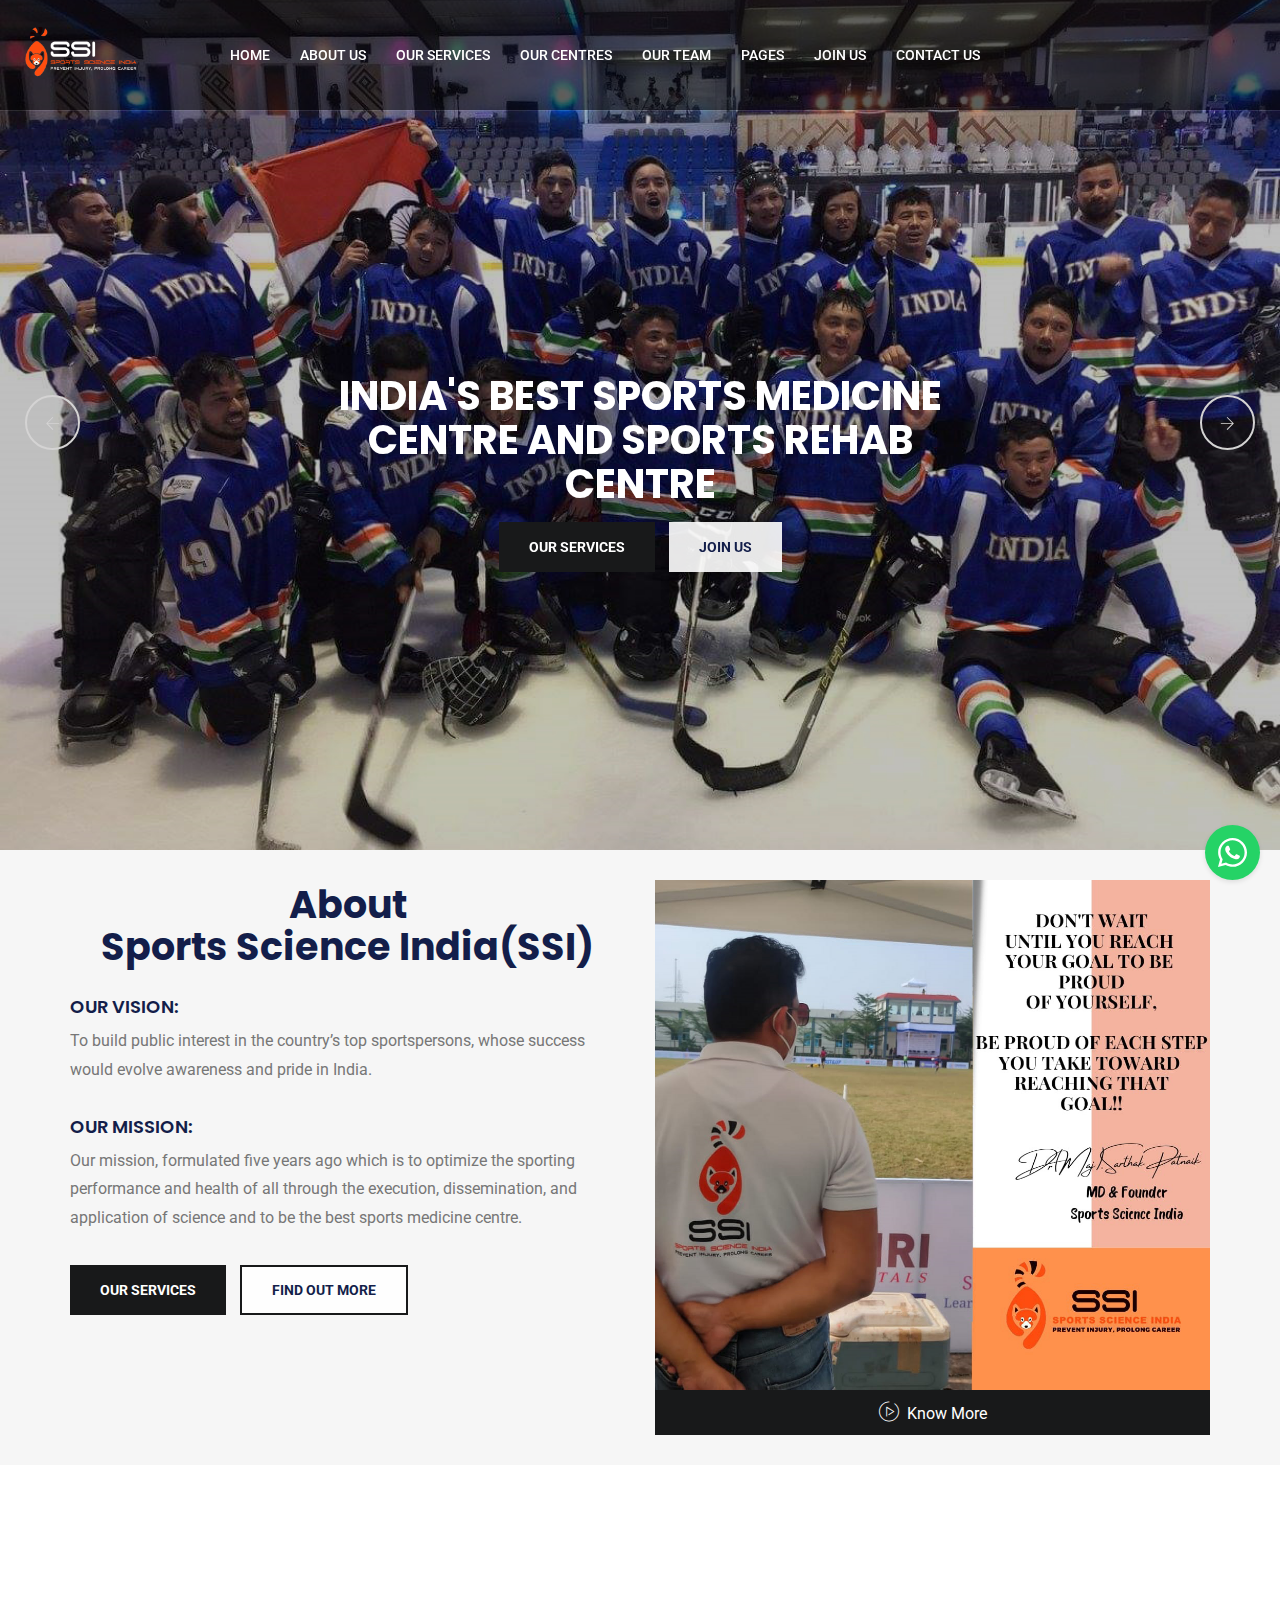
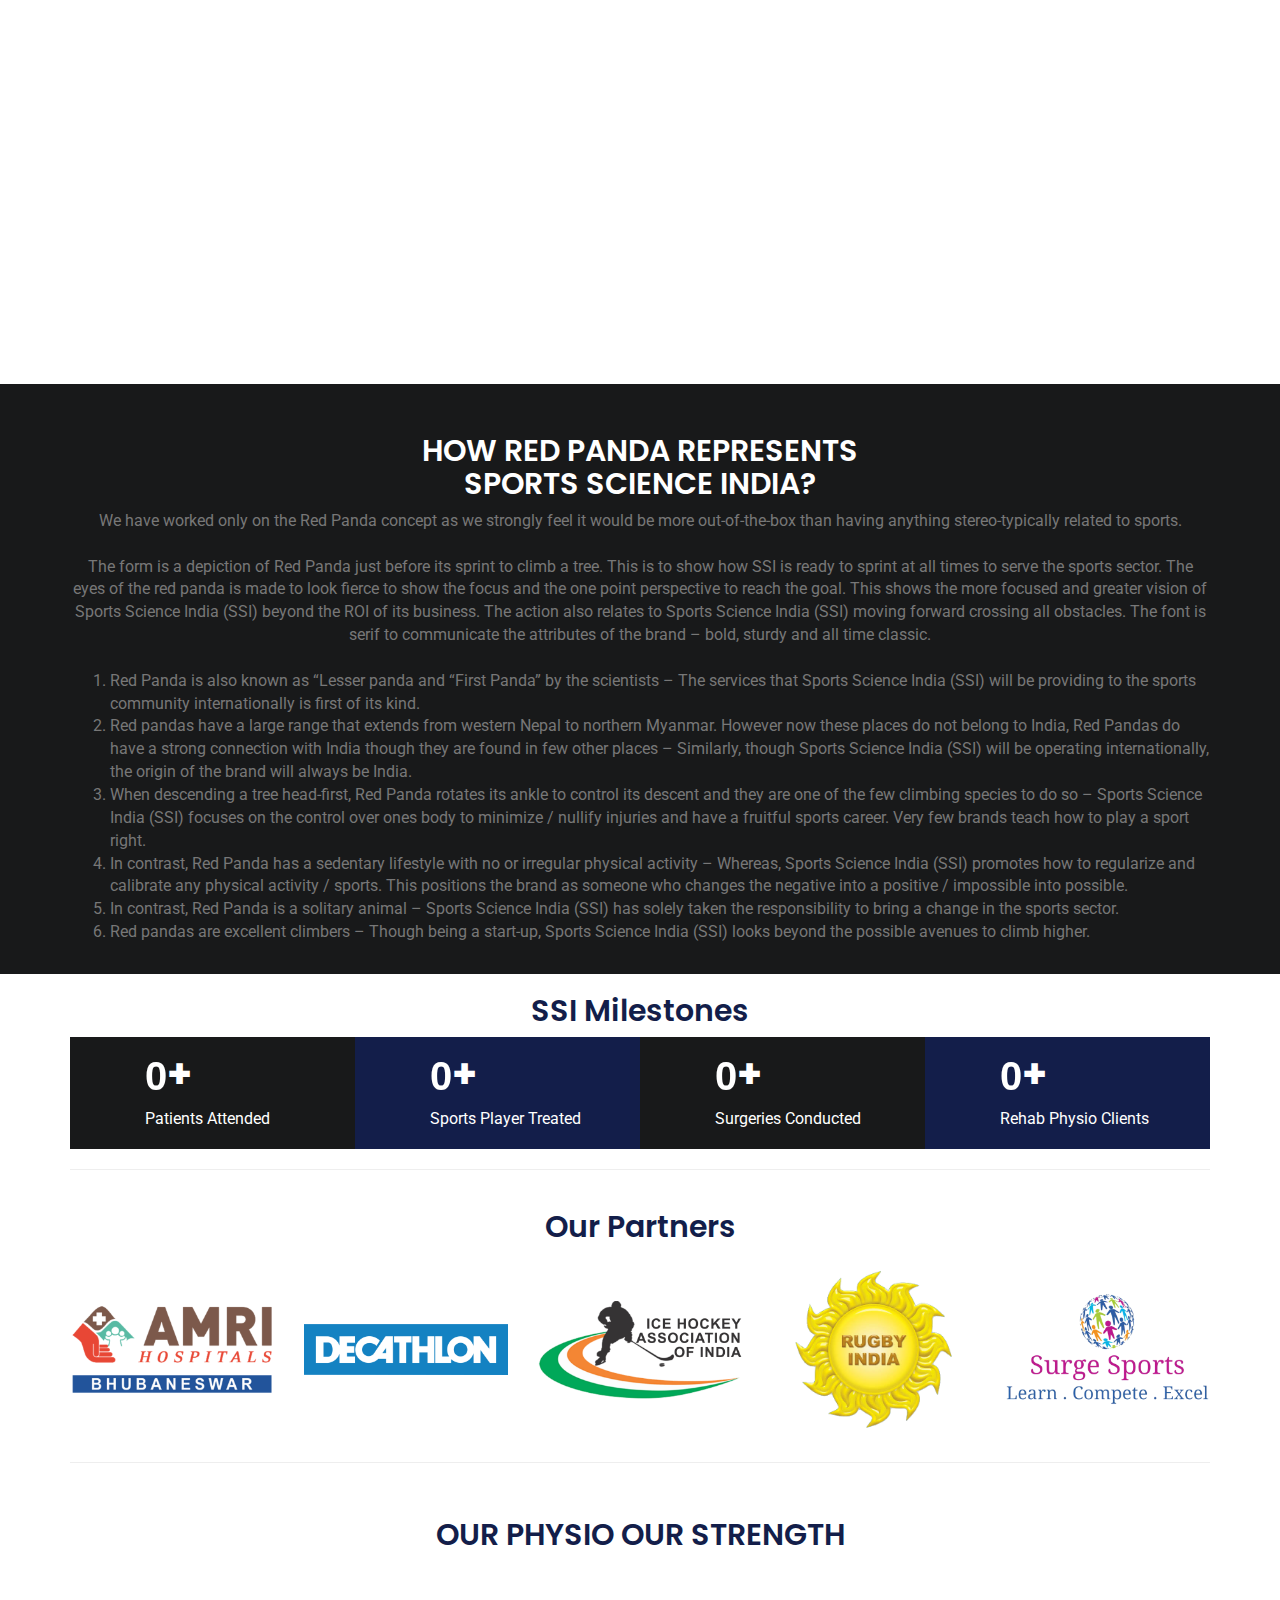
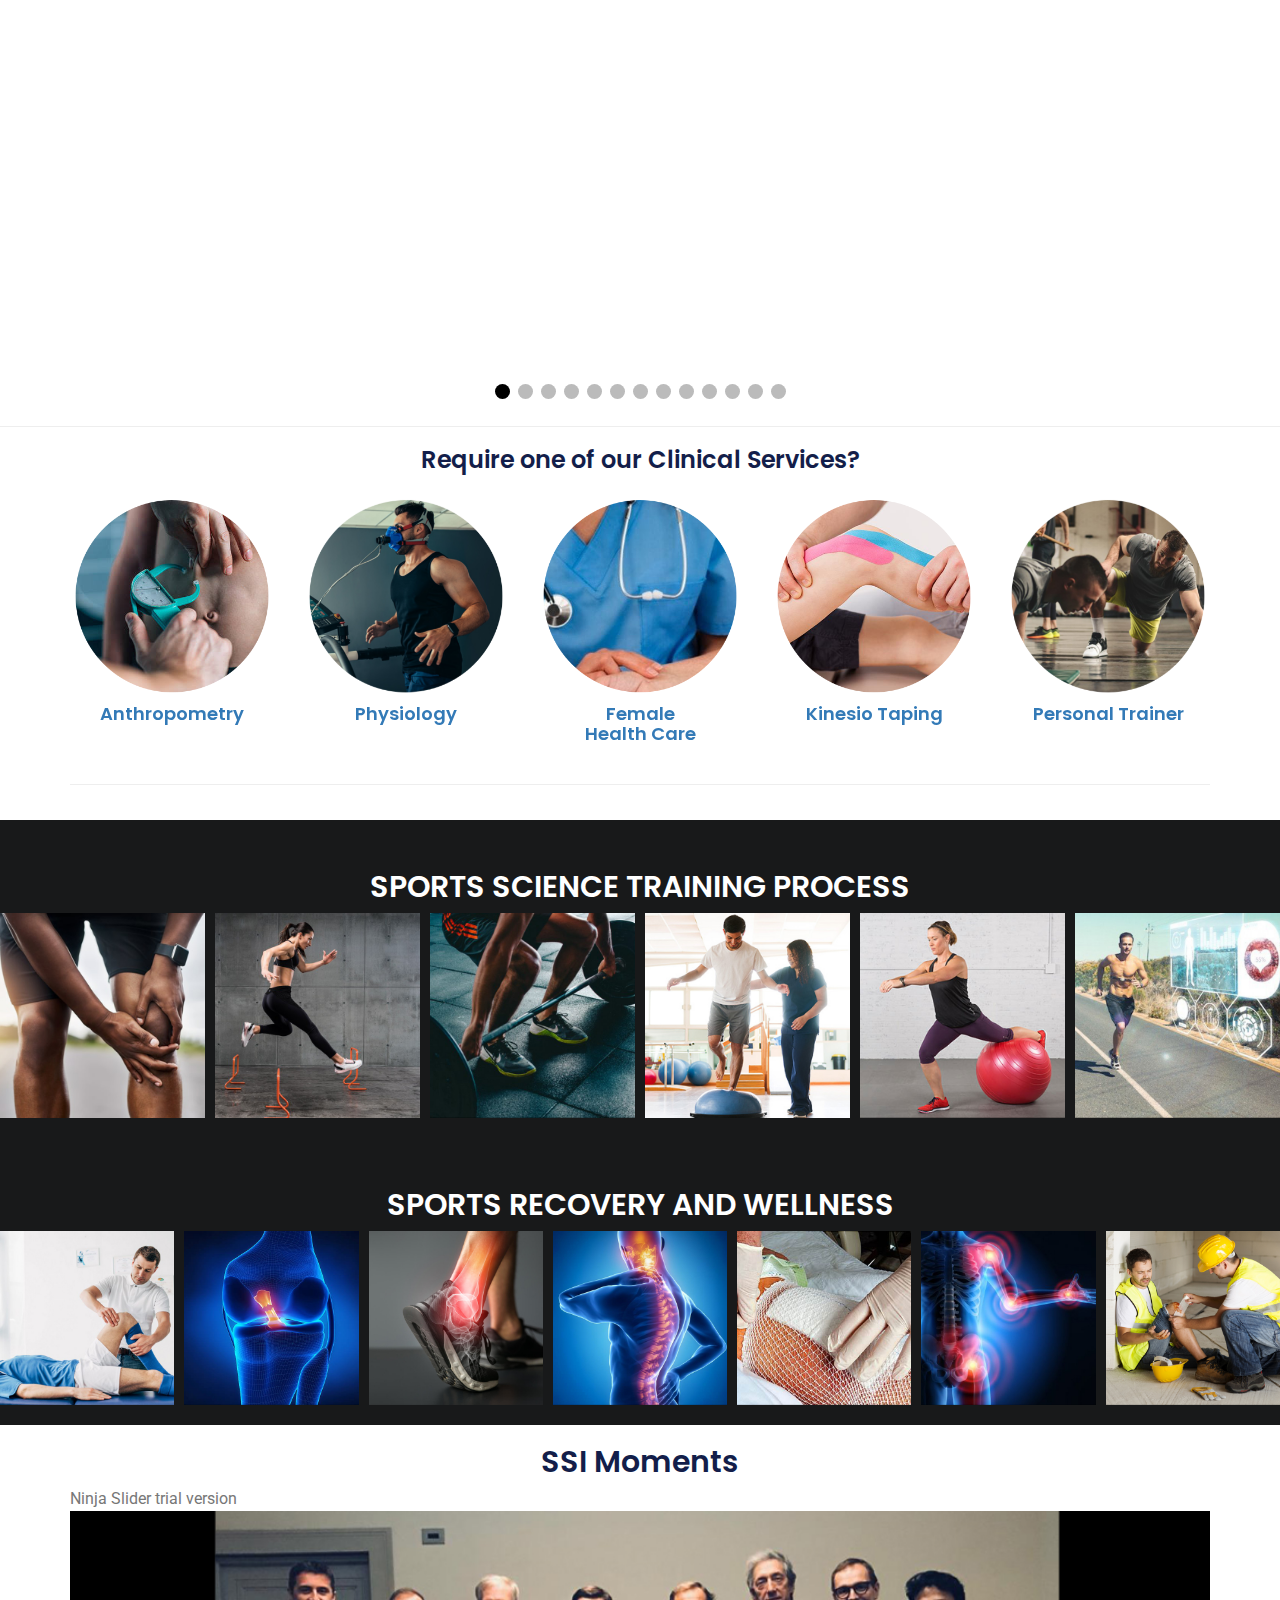
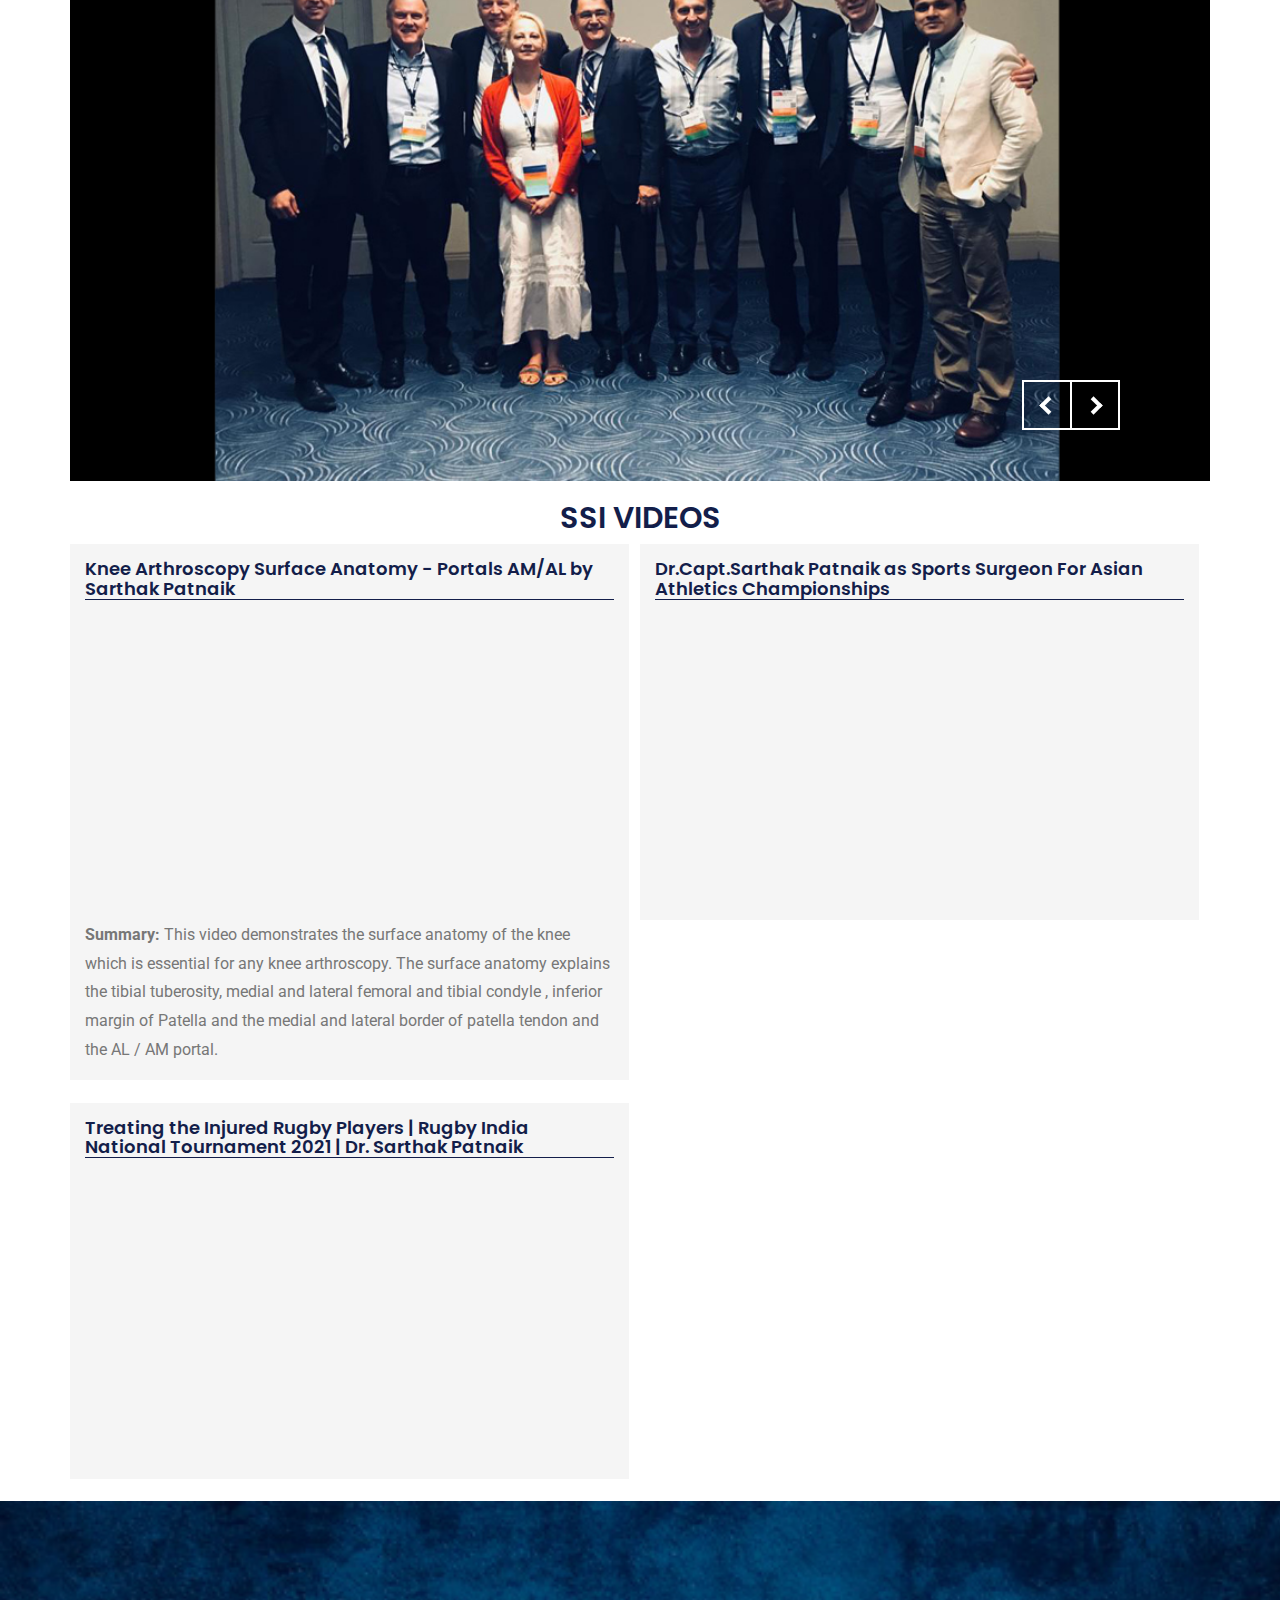
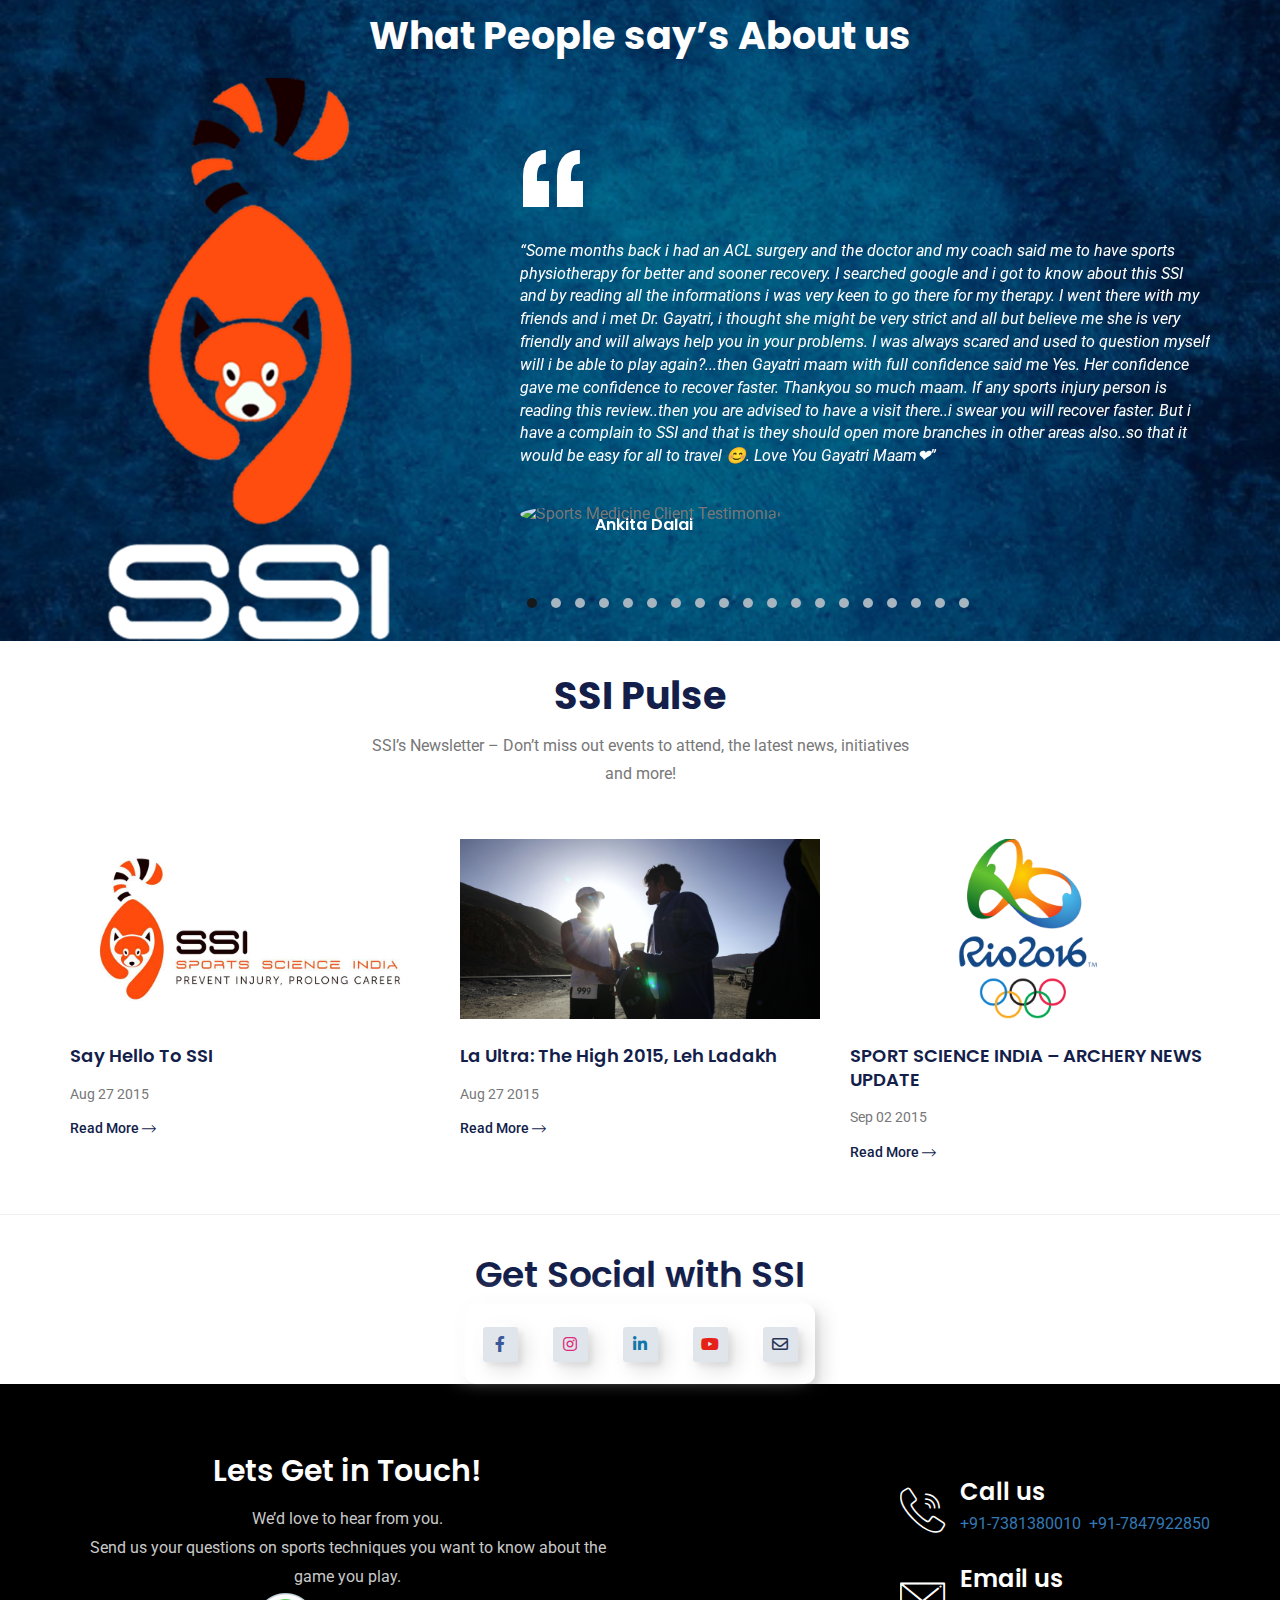
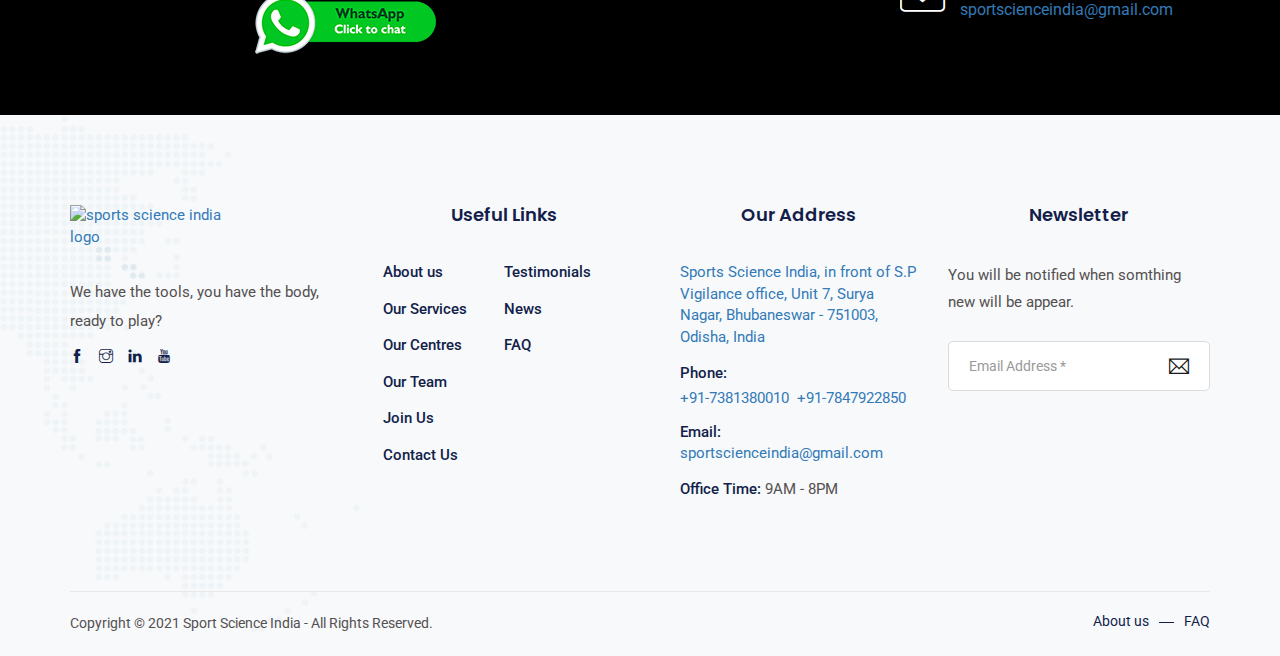
==== commit 61c037b6: "Update index.html" ====
--- a/index.html
+++ b/index.html
@@ -746,7 +746,7 @@
                 </li>
 				<li>
                     <a class="ns-img" href="assets/images/slide/11.png"></a>
-                    <div class="caption">NTHA BMD CAMP</div>
+                    <div class="caption"></div>
                 </li>
 				<li>
                     <a class="ns-img" href="assets/images/slide/12.png"></a>
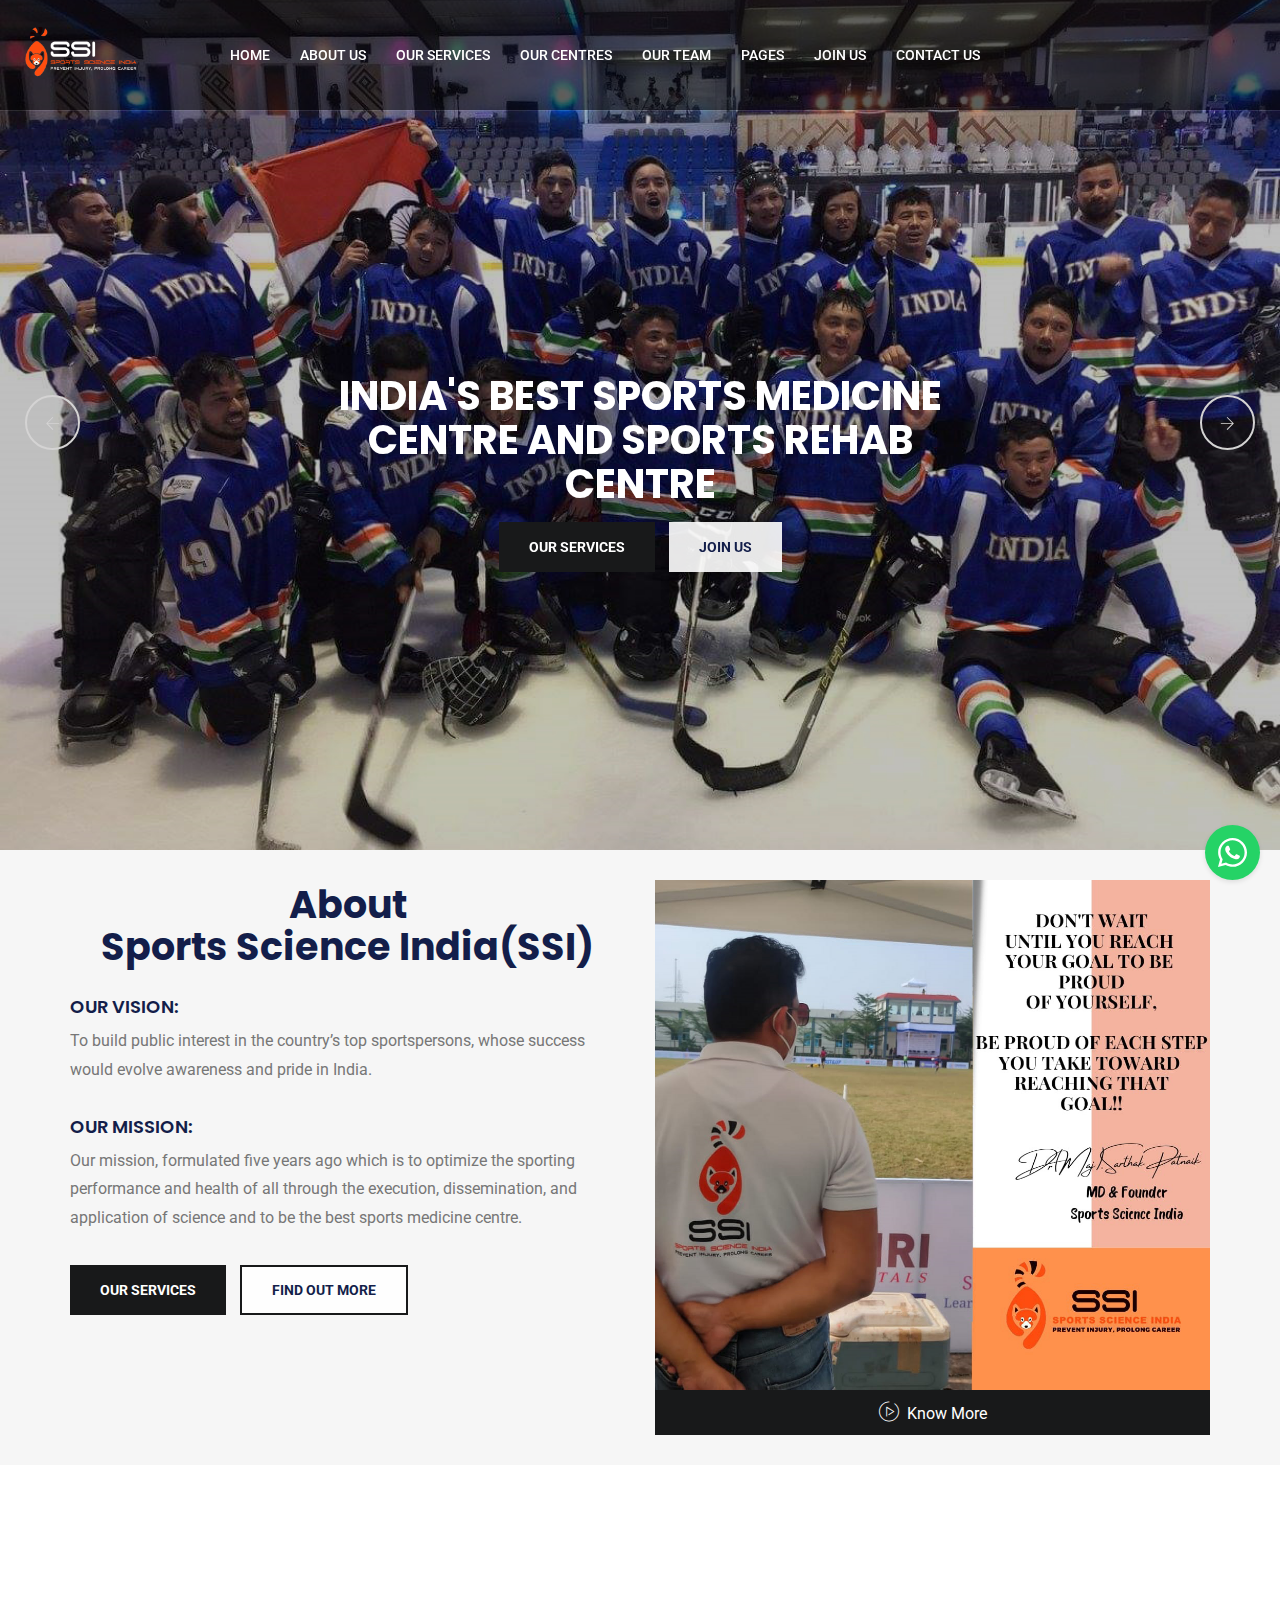
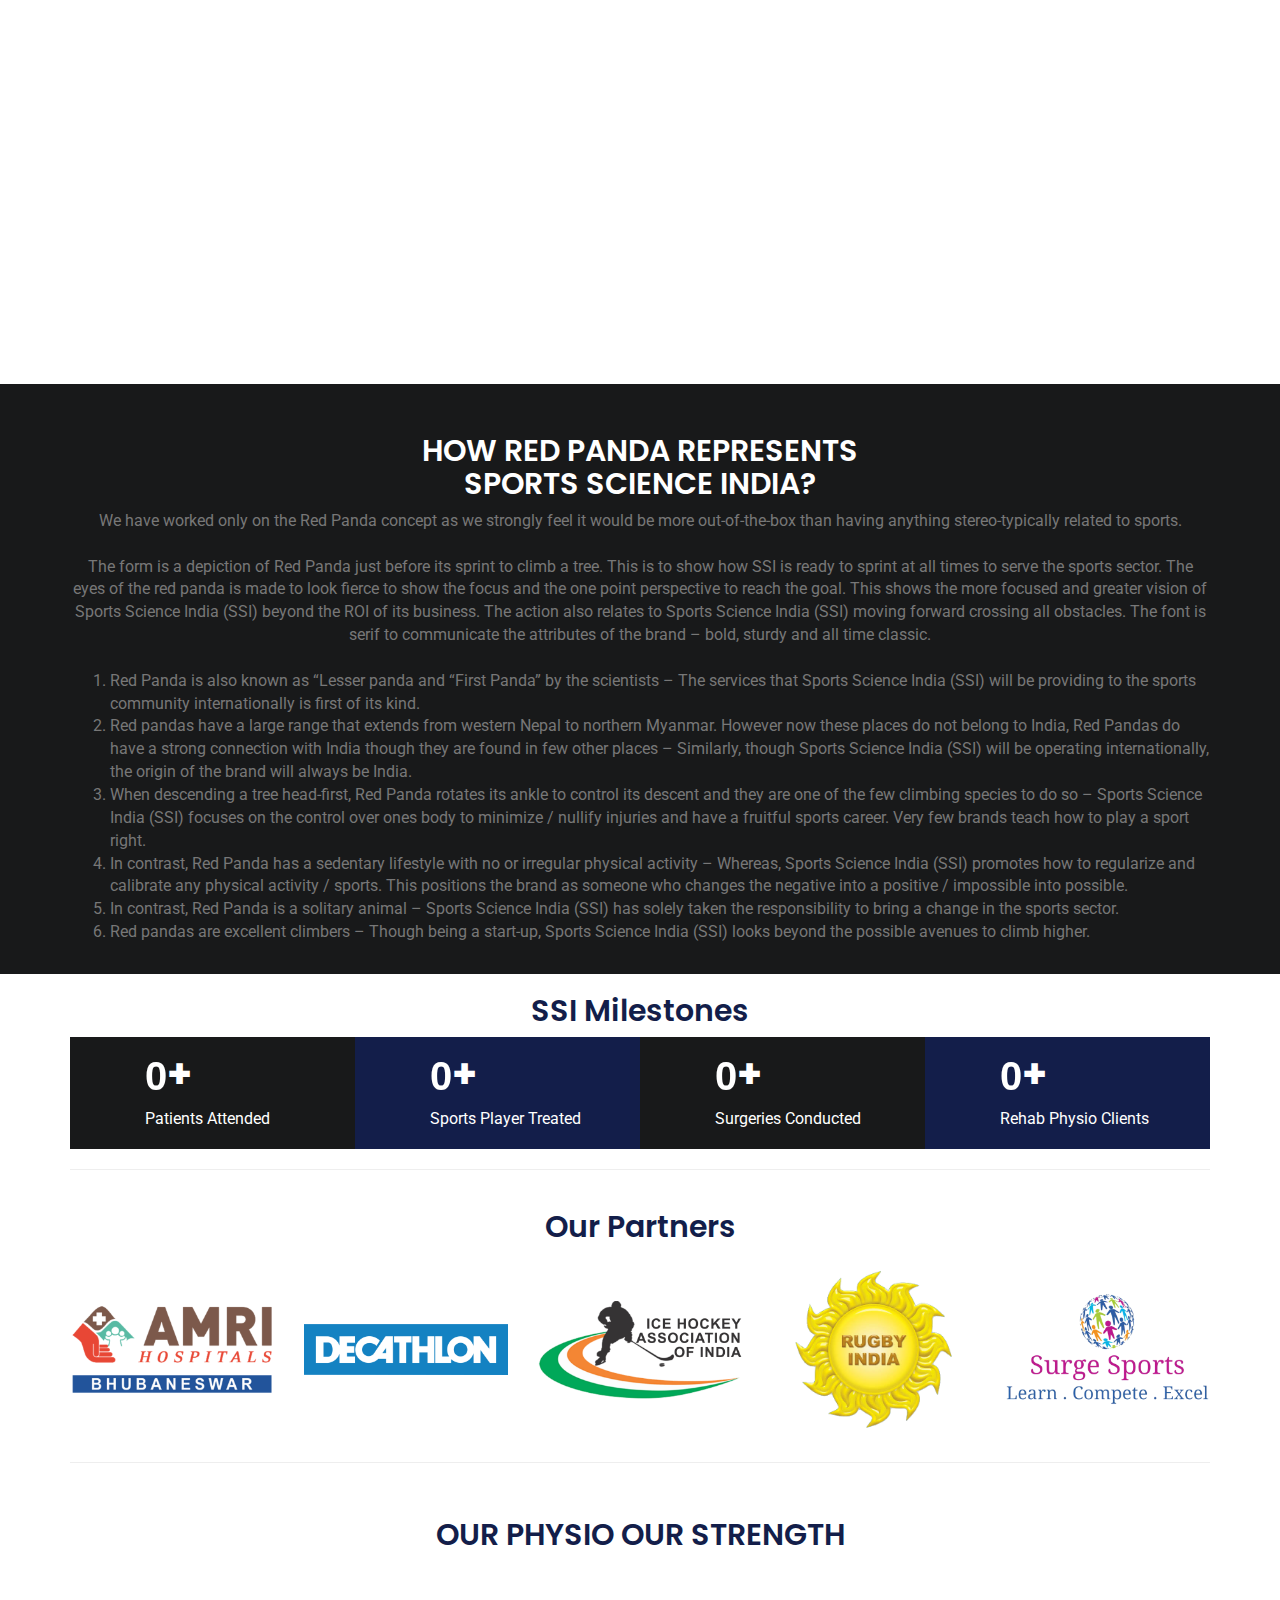
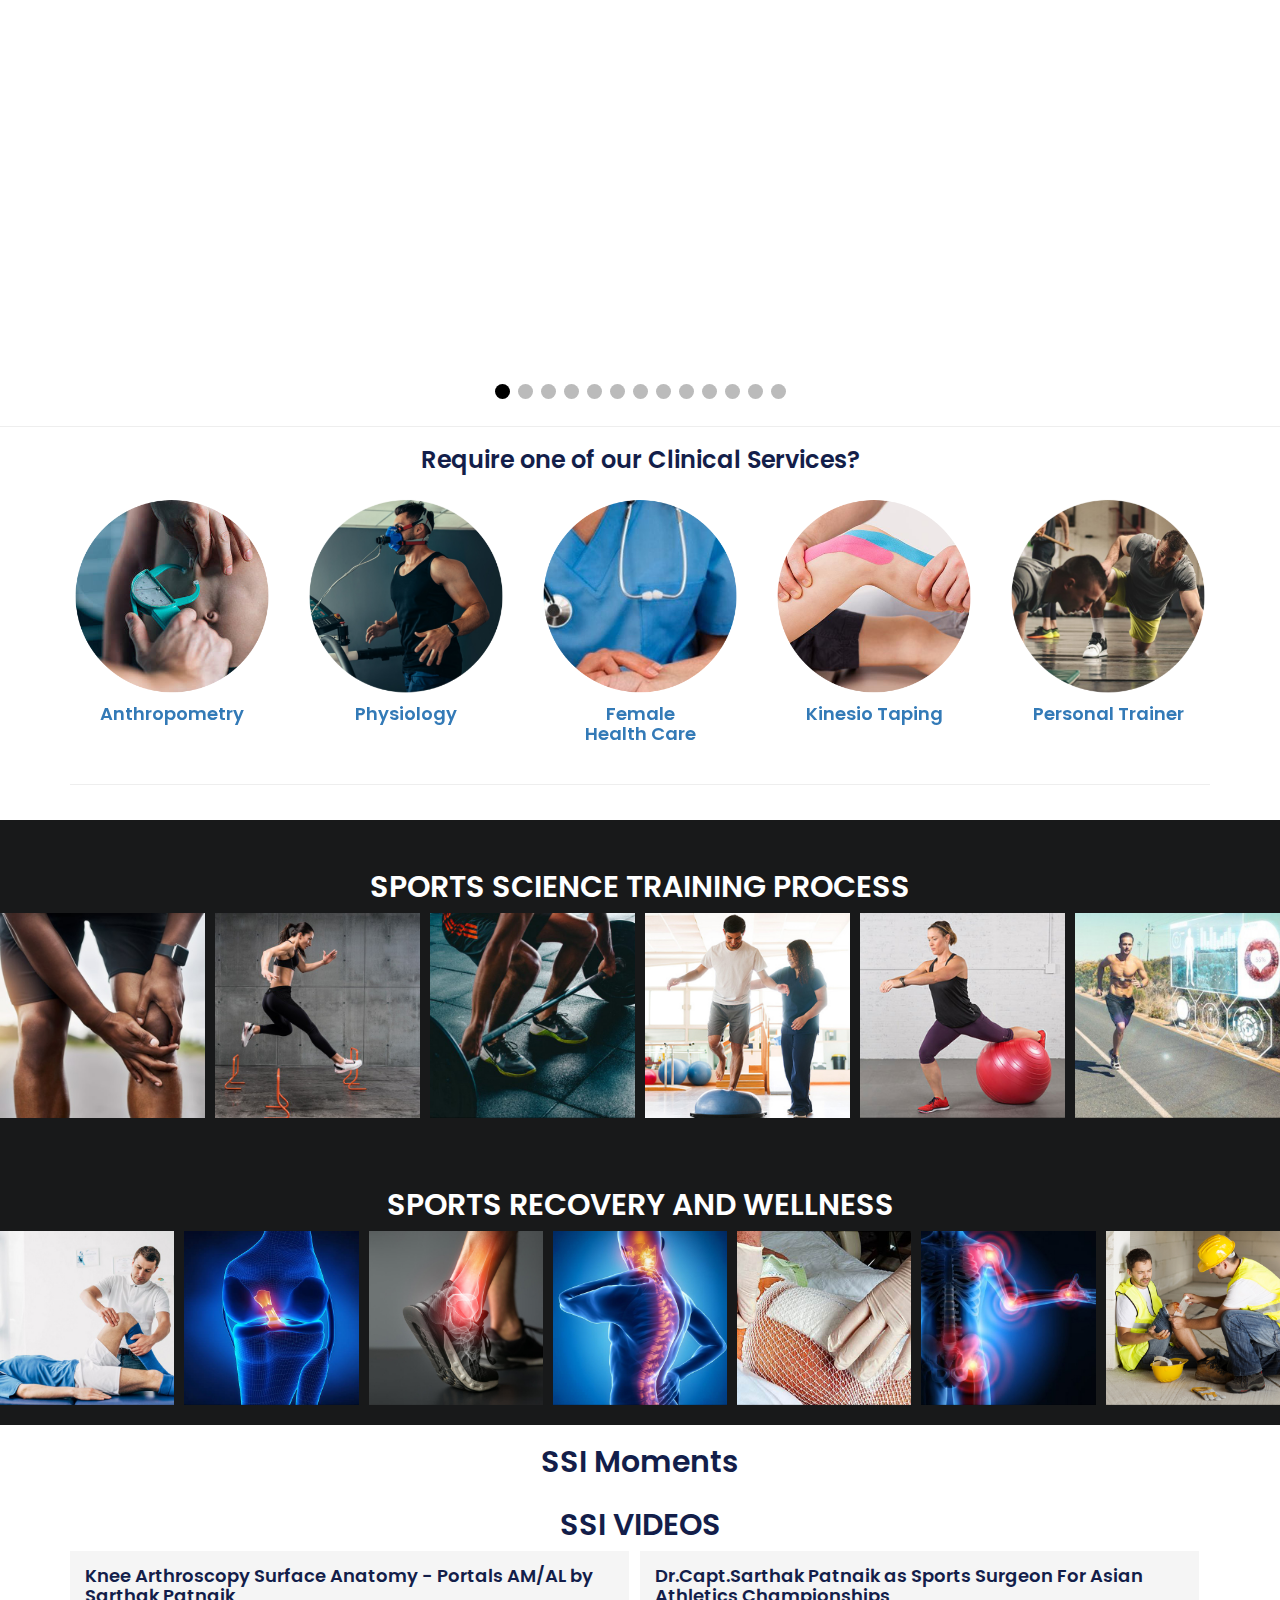
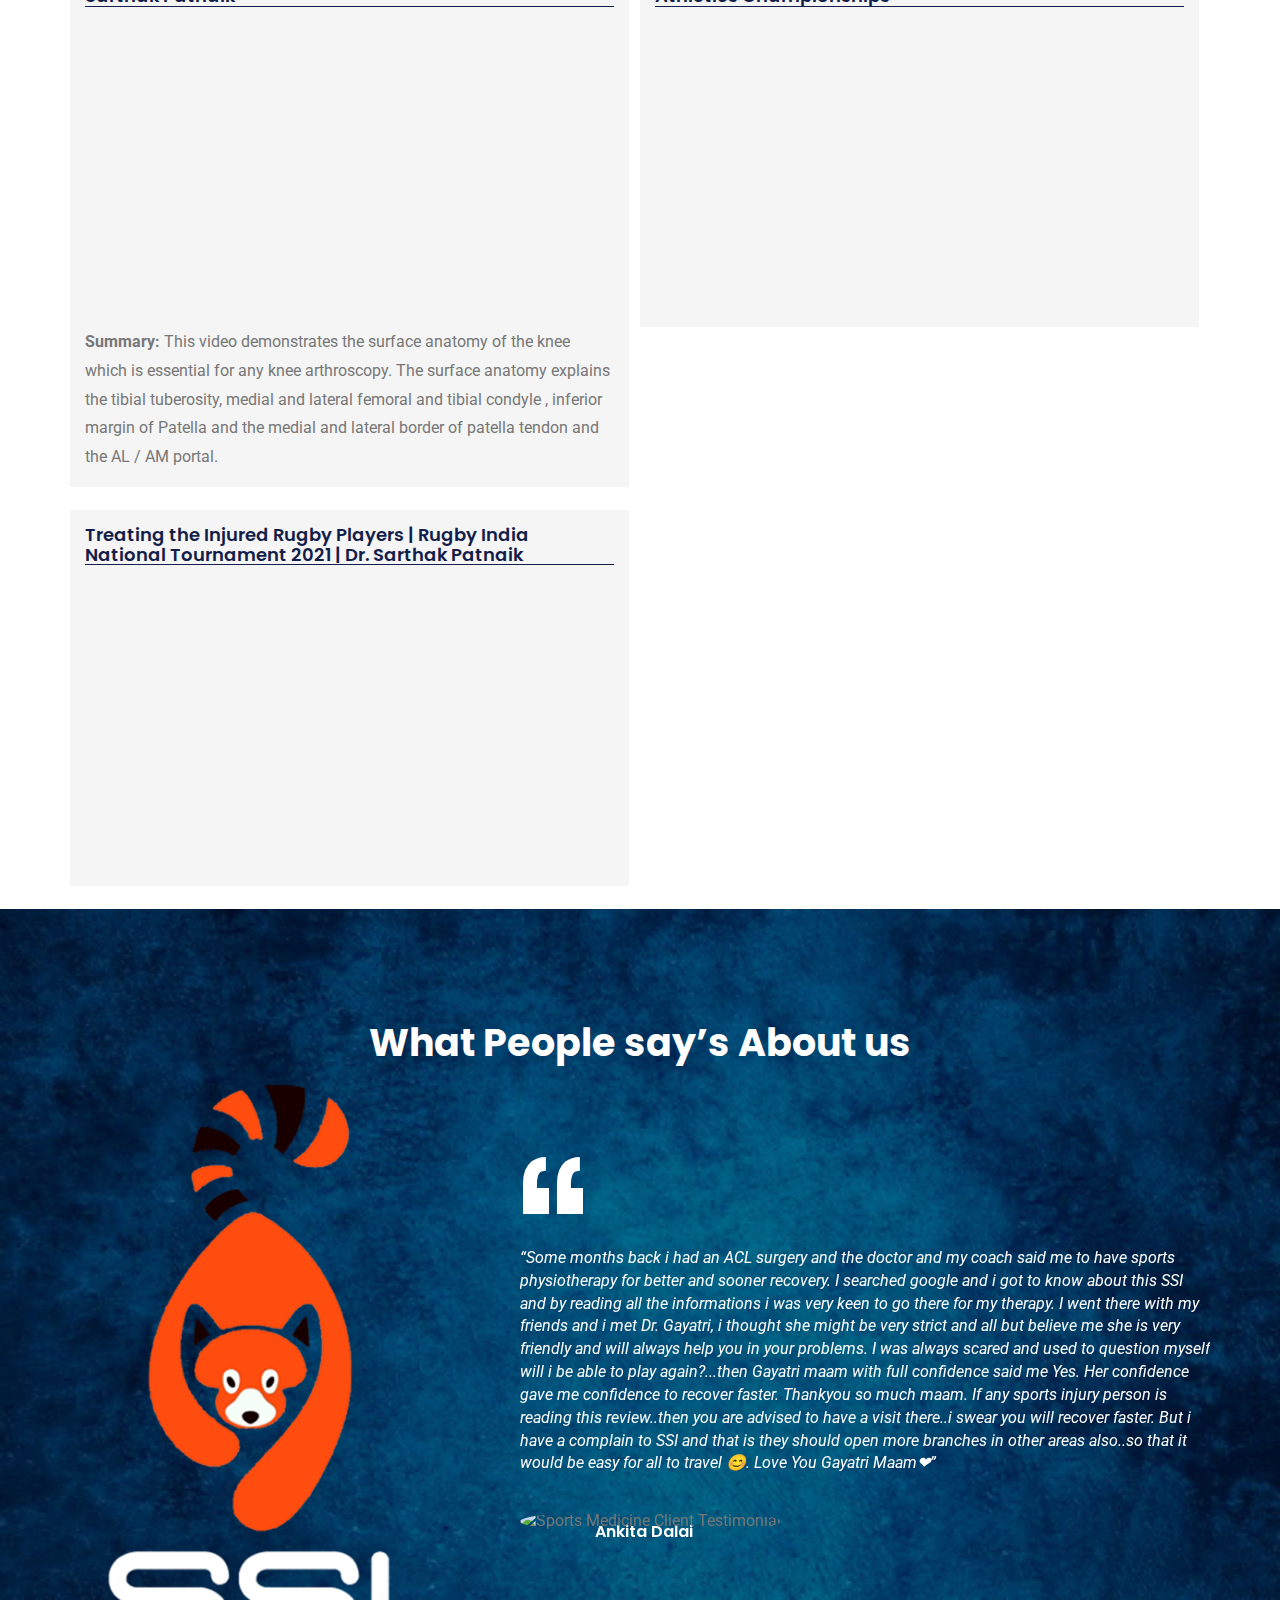
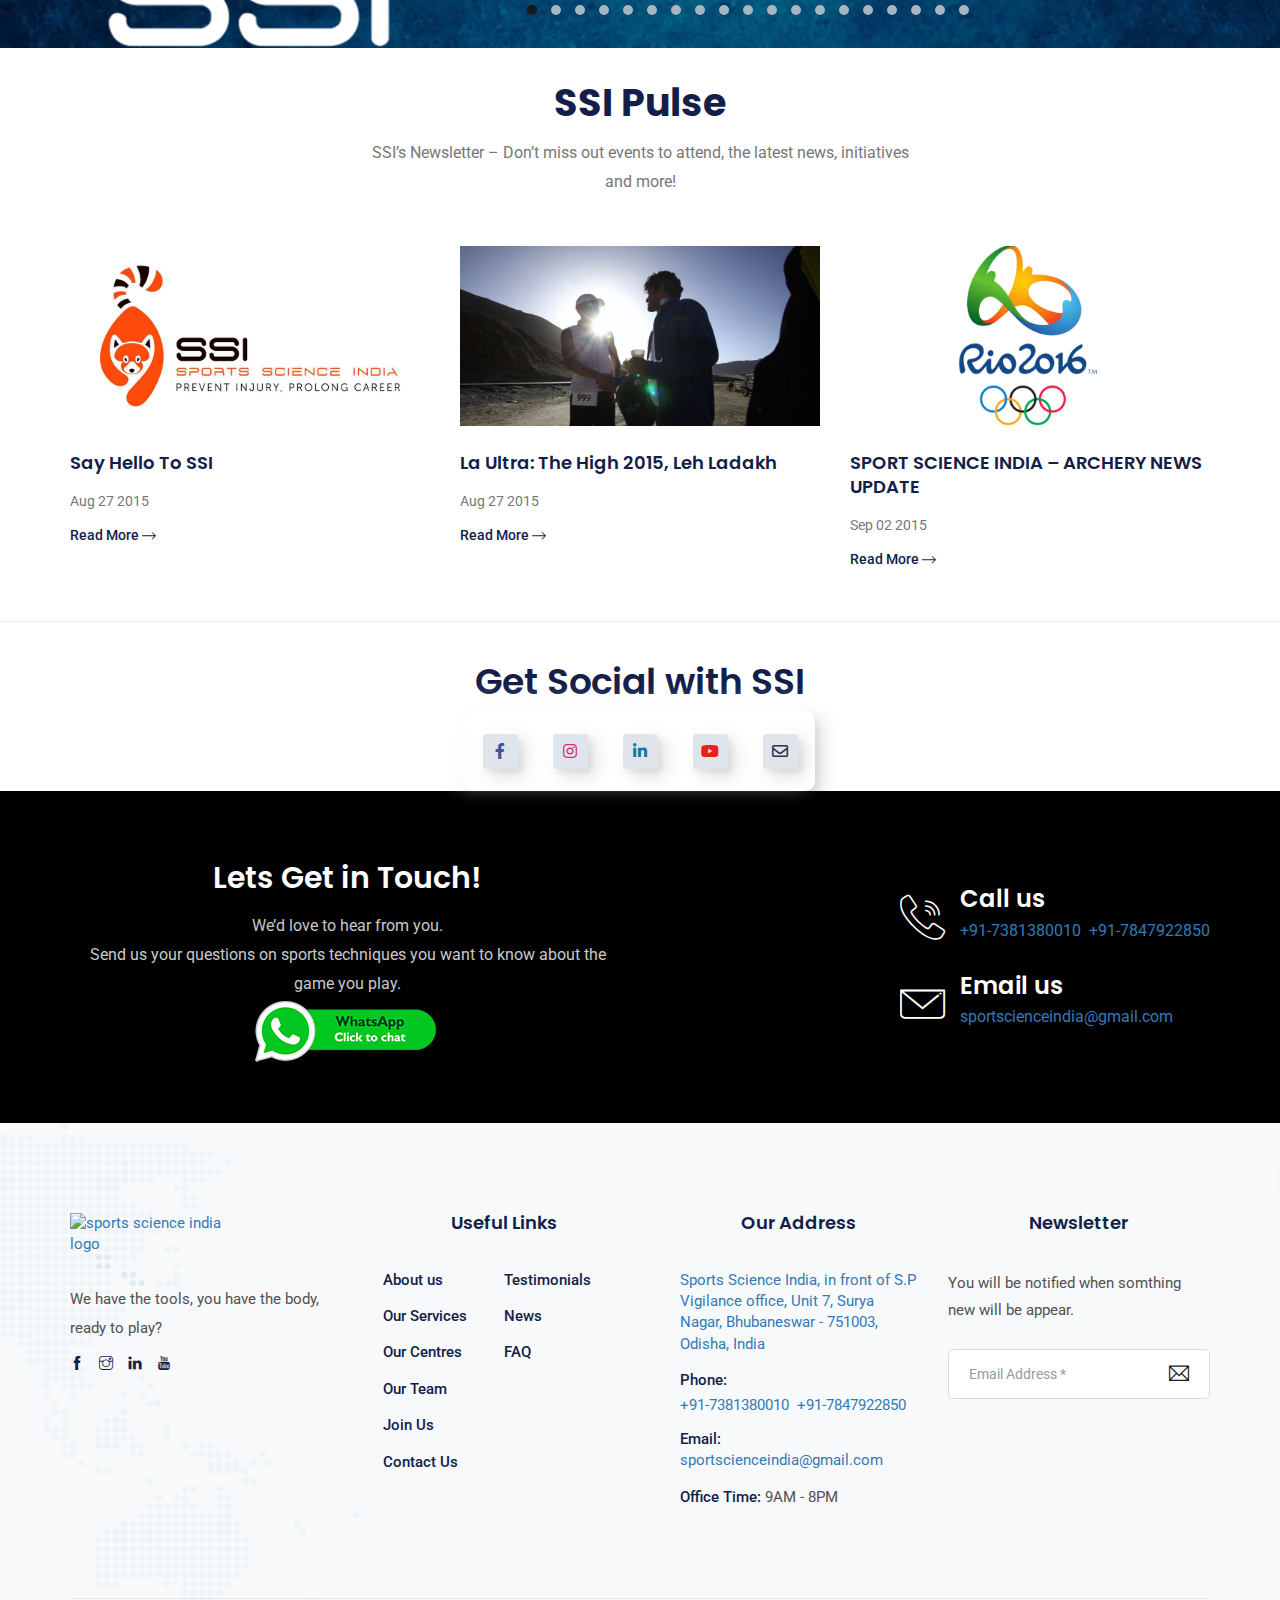
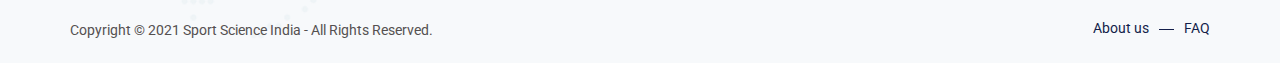
==== commit 1c7a7354: "Update index.html" ====
--- a/index.html
+++ b/index.html
@@ -293,7 +293,7 @@
                              }
                             </style>
 							<video width="1000" height="400" autoplay muted loop playsinline preload="metadata">
-	                        <source src="assets/images/intro.mp4" type="video/mp4" alt="Sports Science India Intro Video">
+	                        <source src="assets/images/intro." type="video/mp4" alt="Sports Science India Intro Video">
                             </video>
                             </div>
 							<section class="red-panda section-padding">
